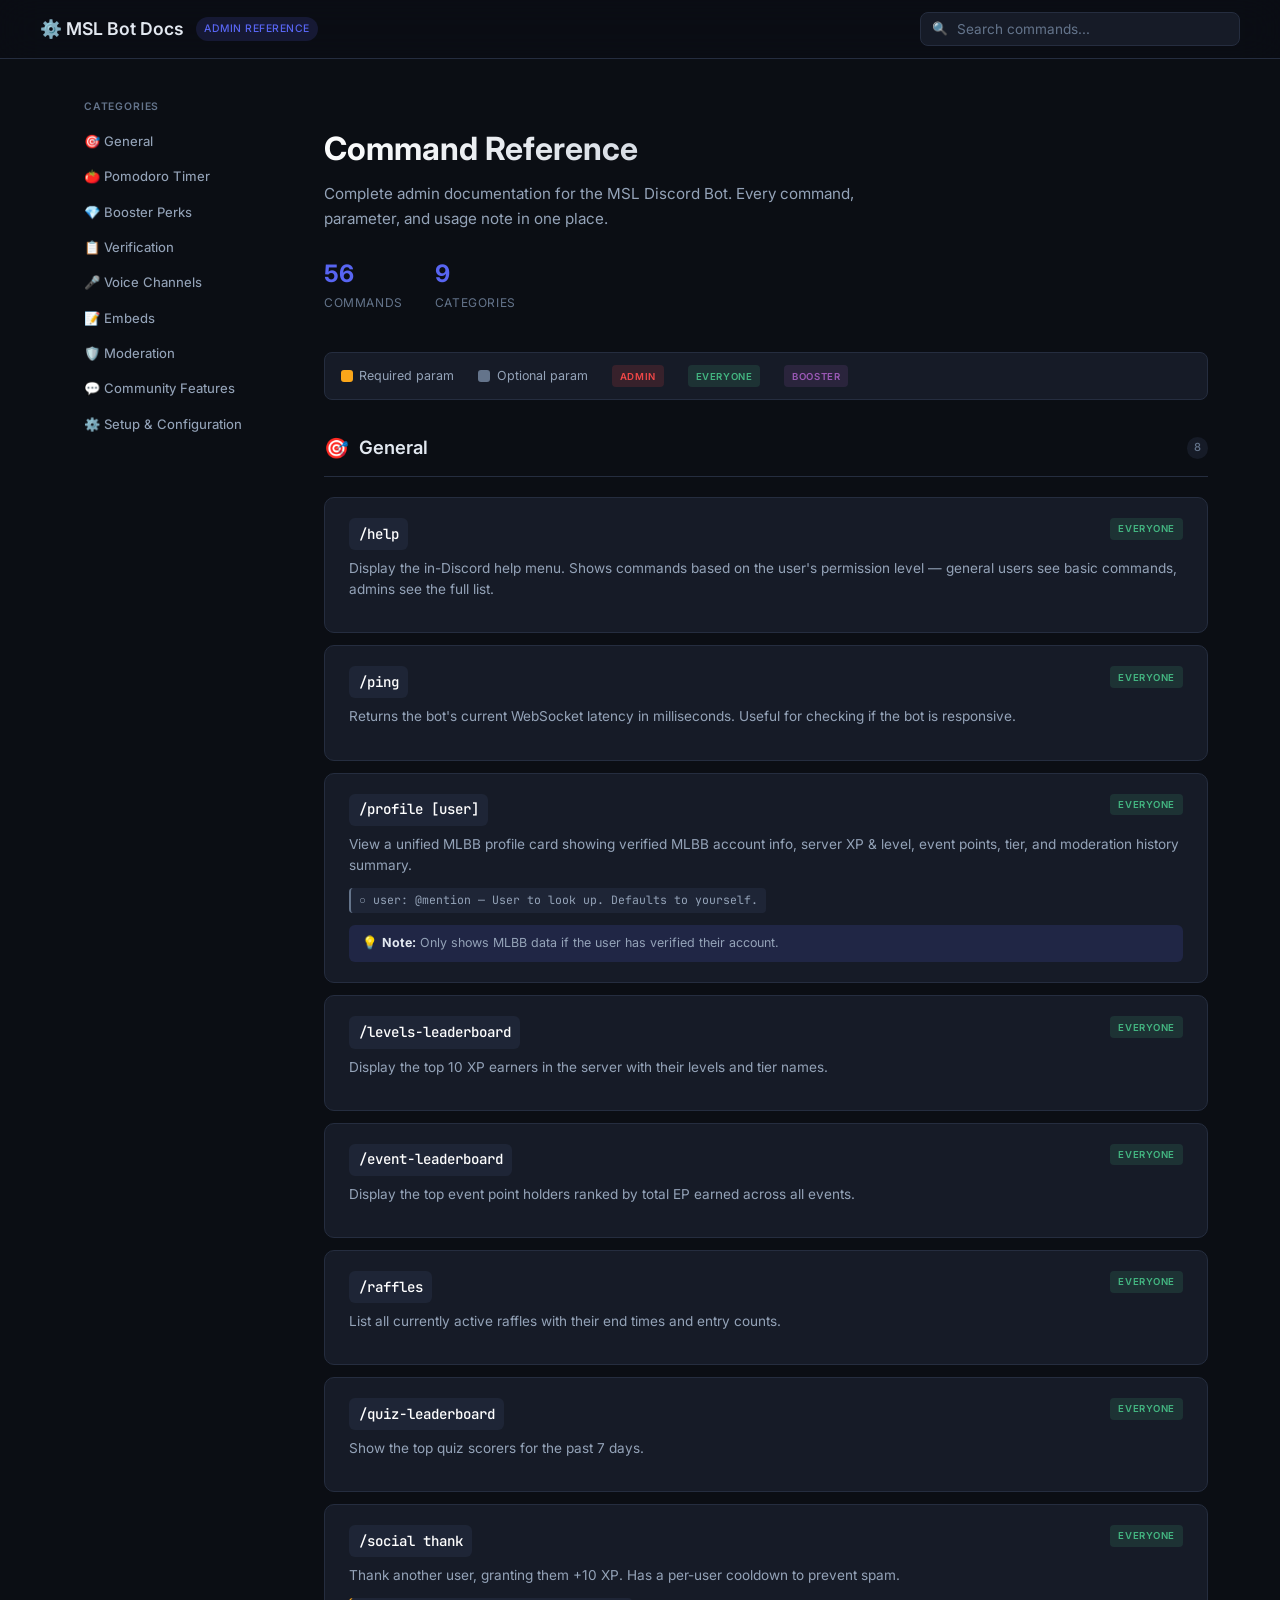
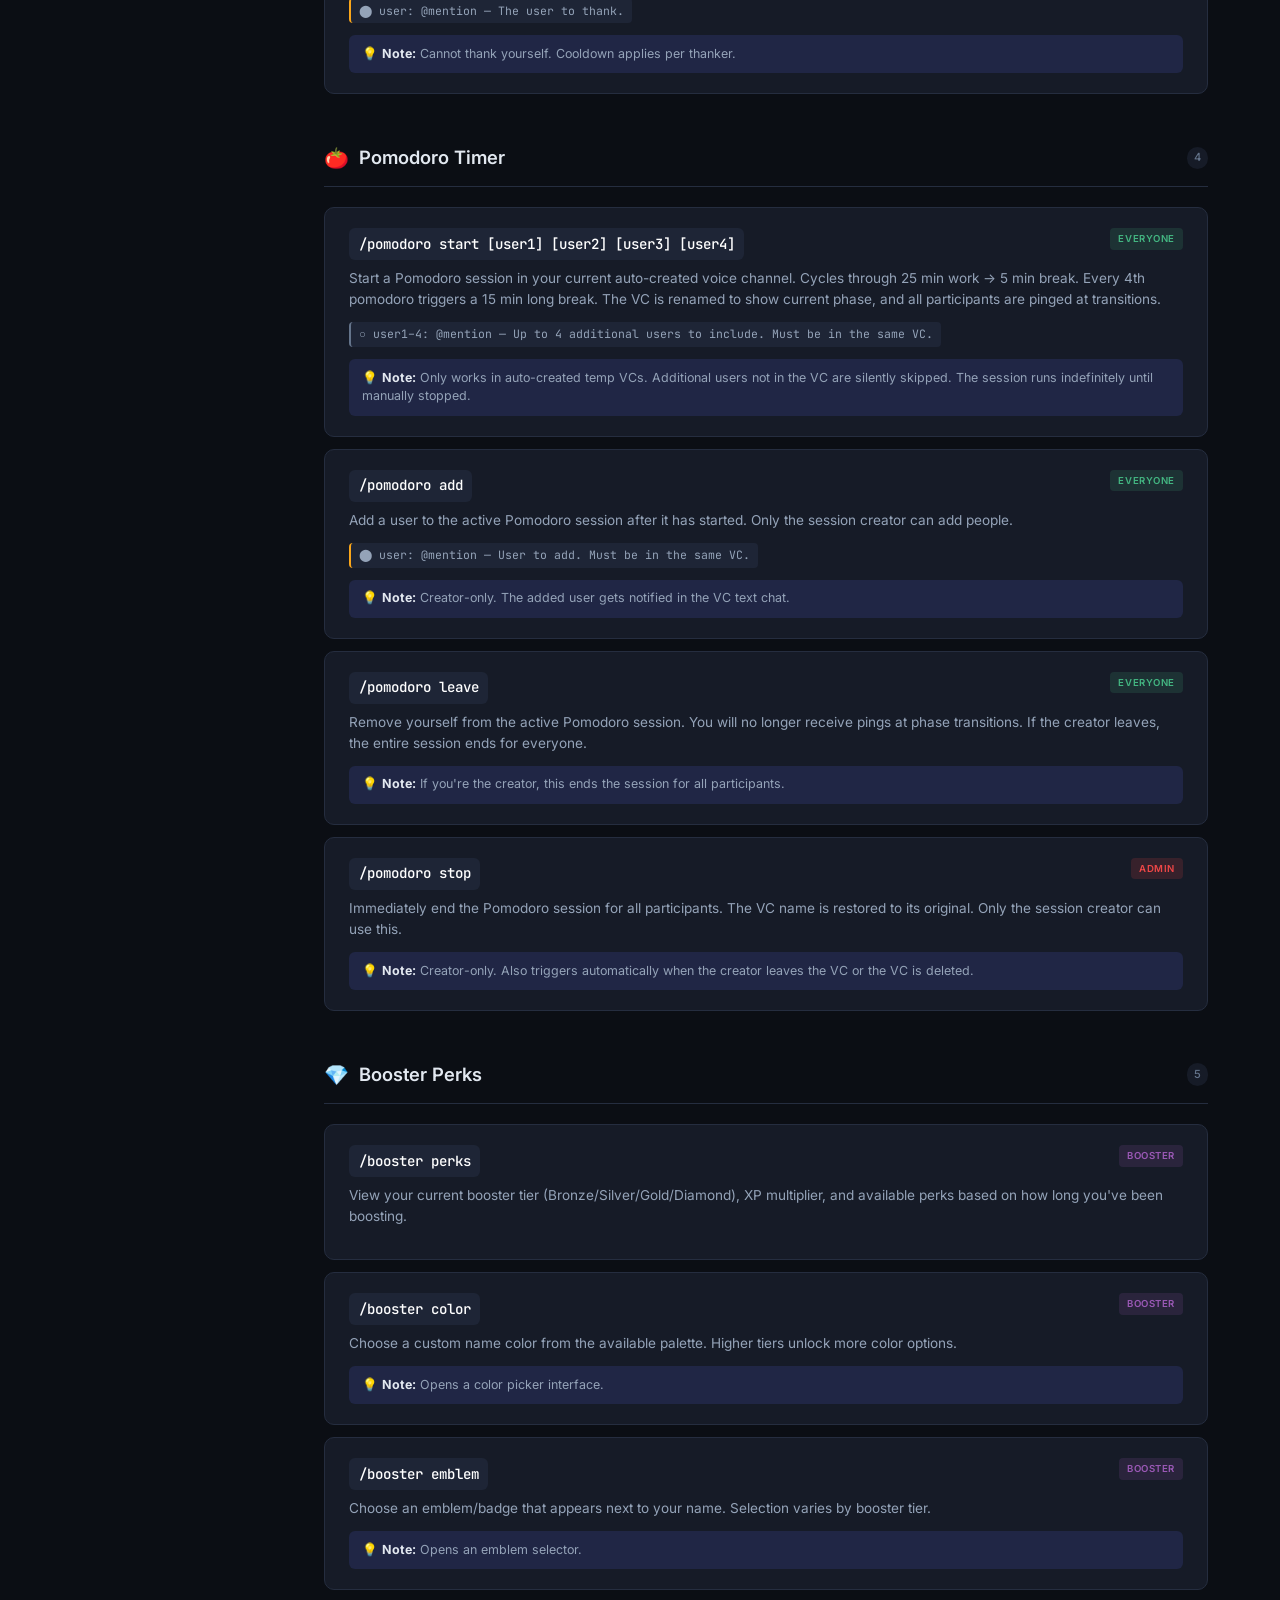
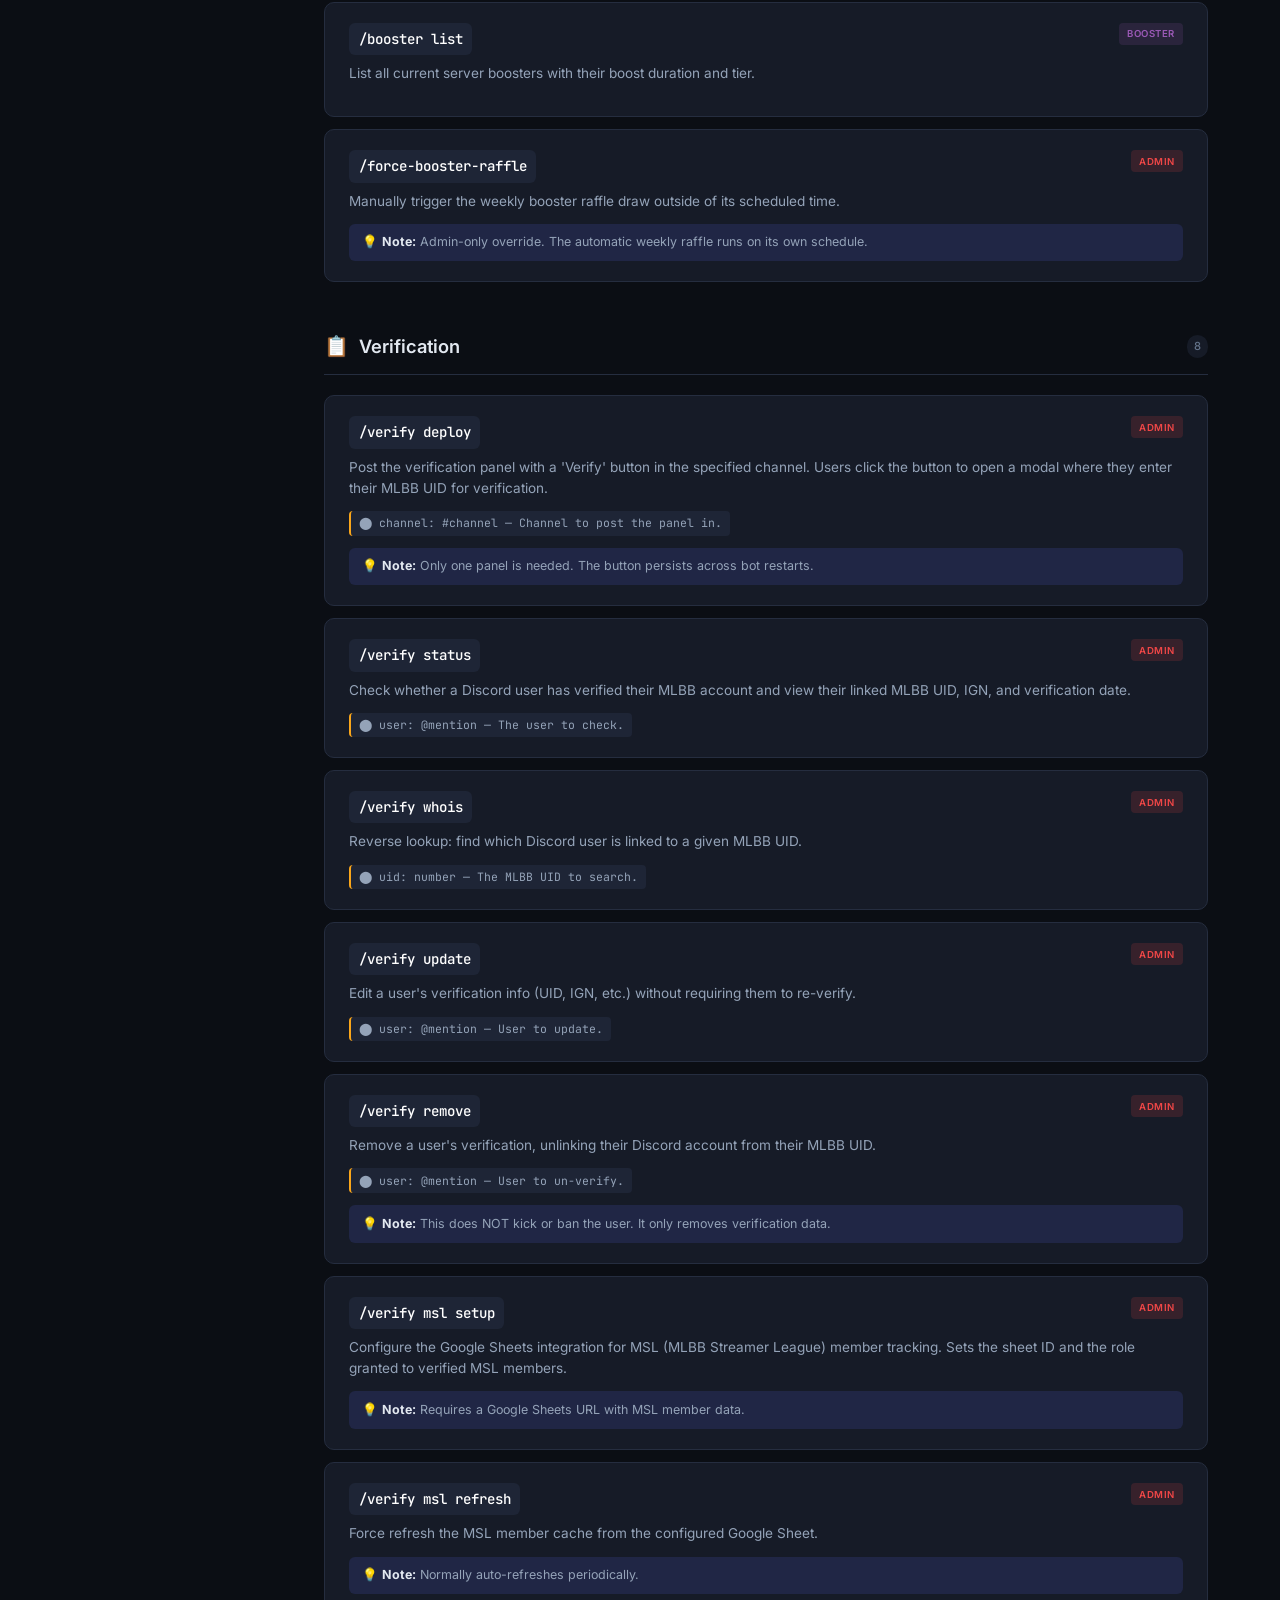
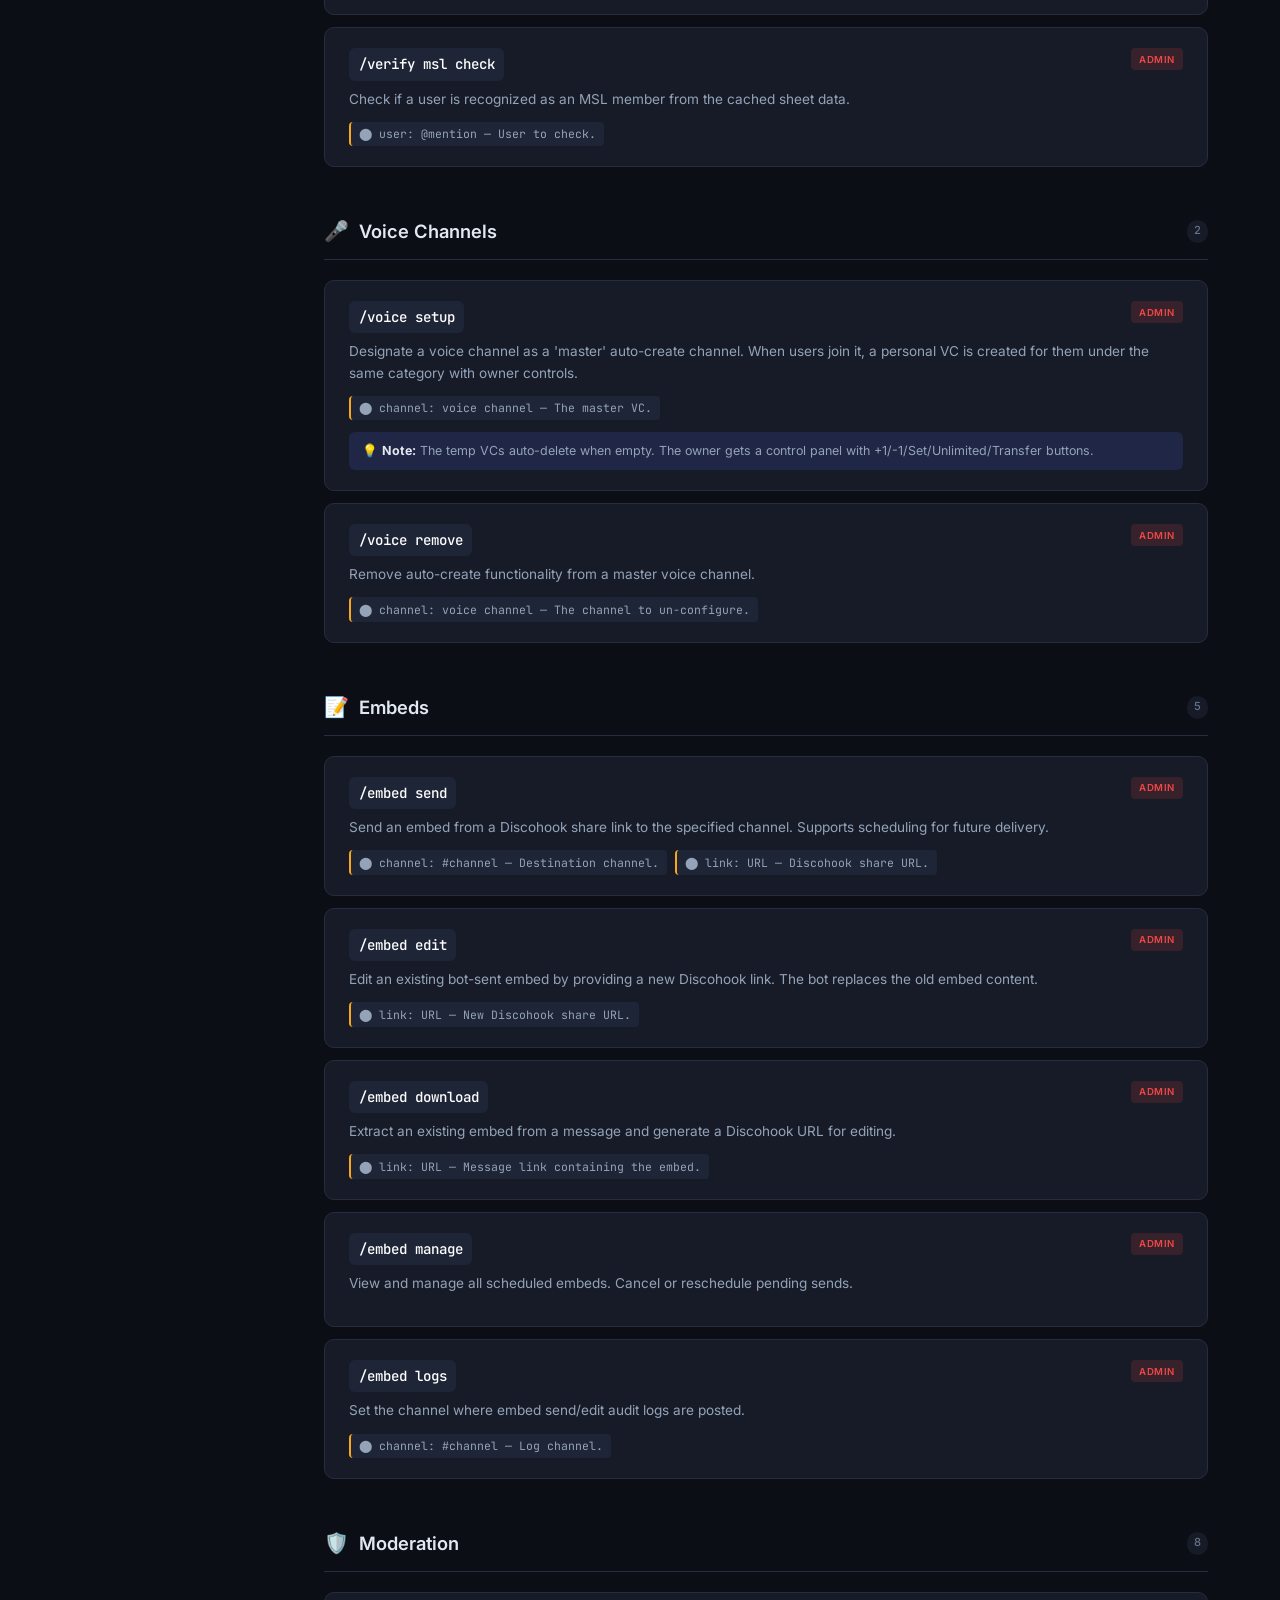
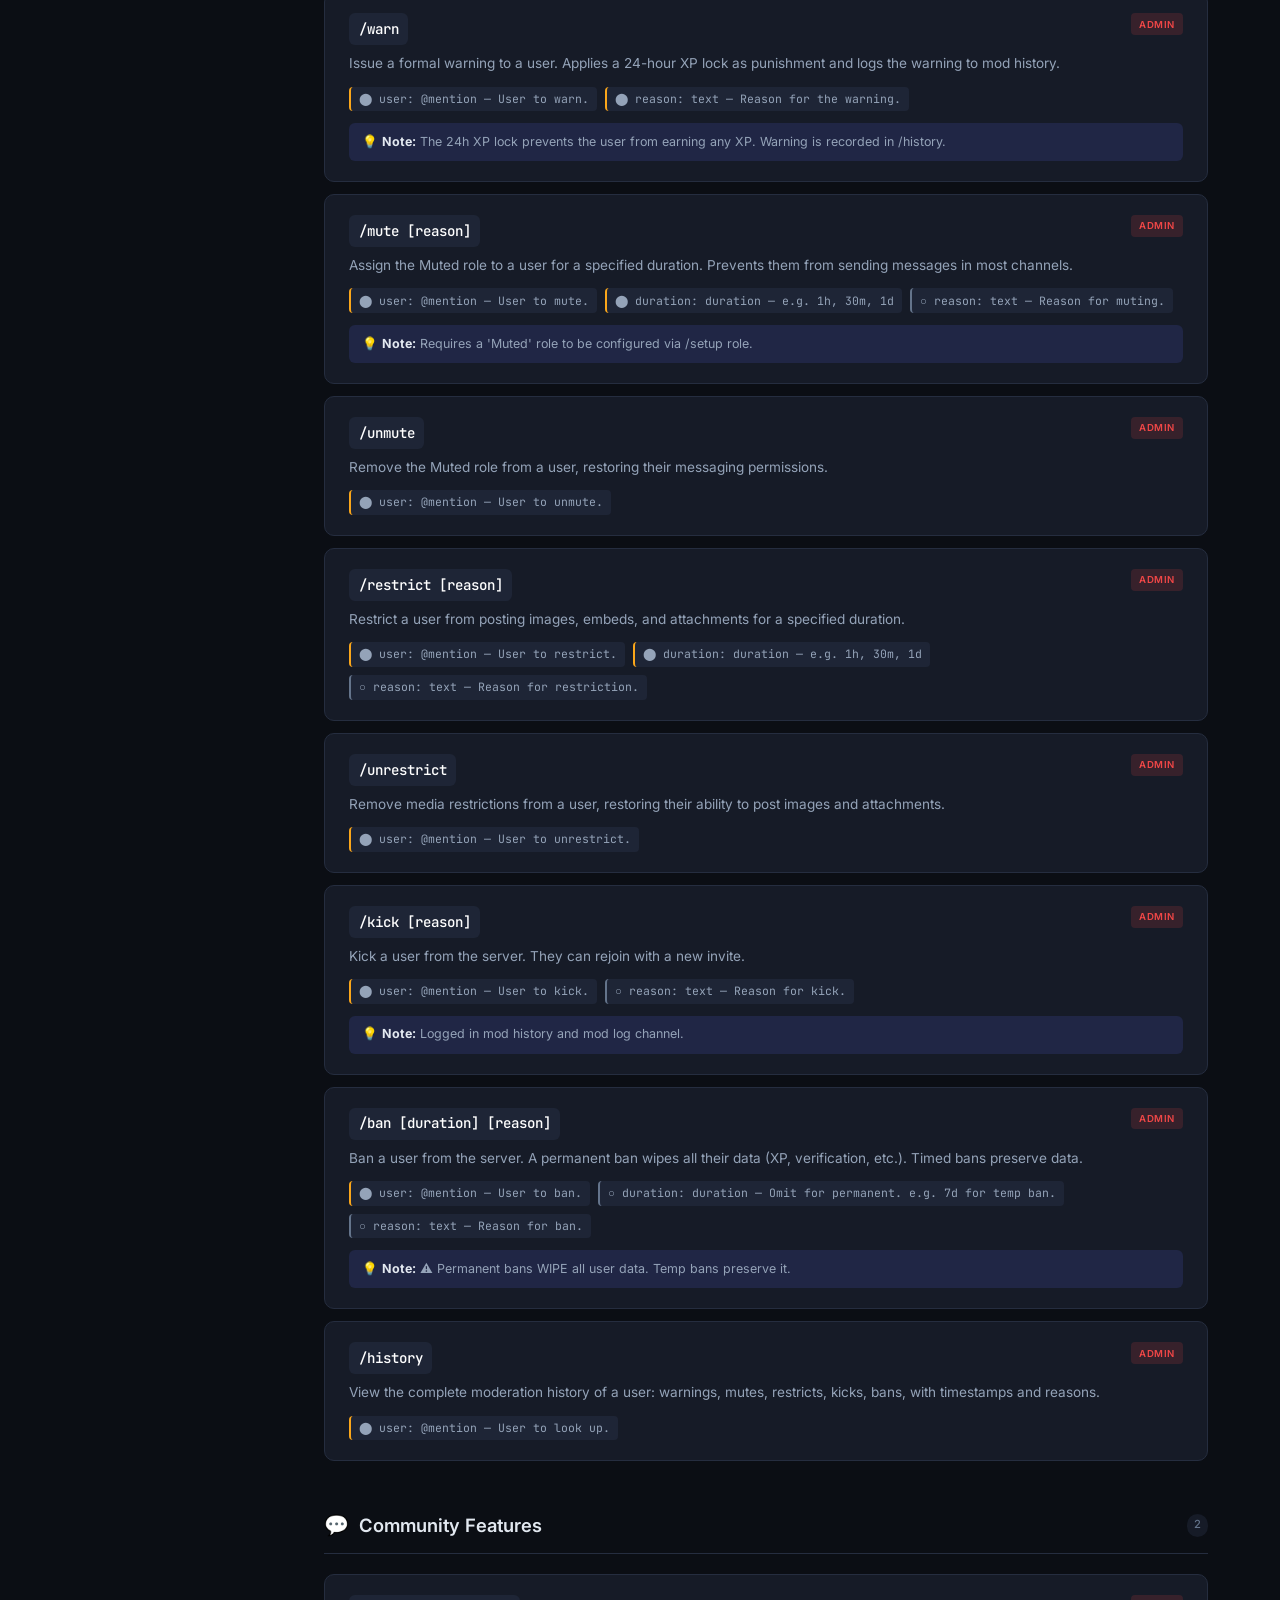
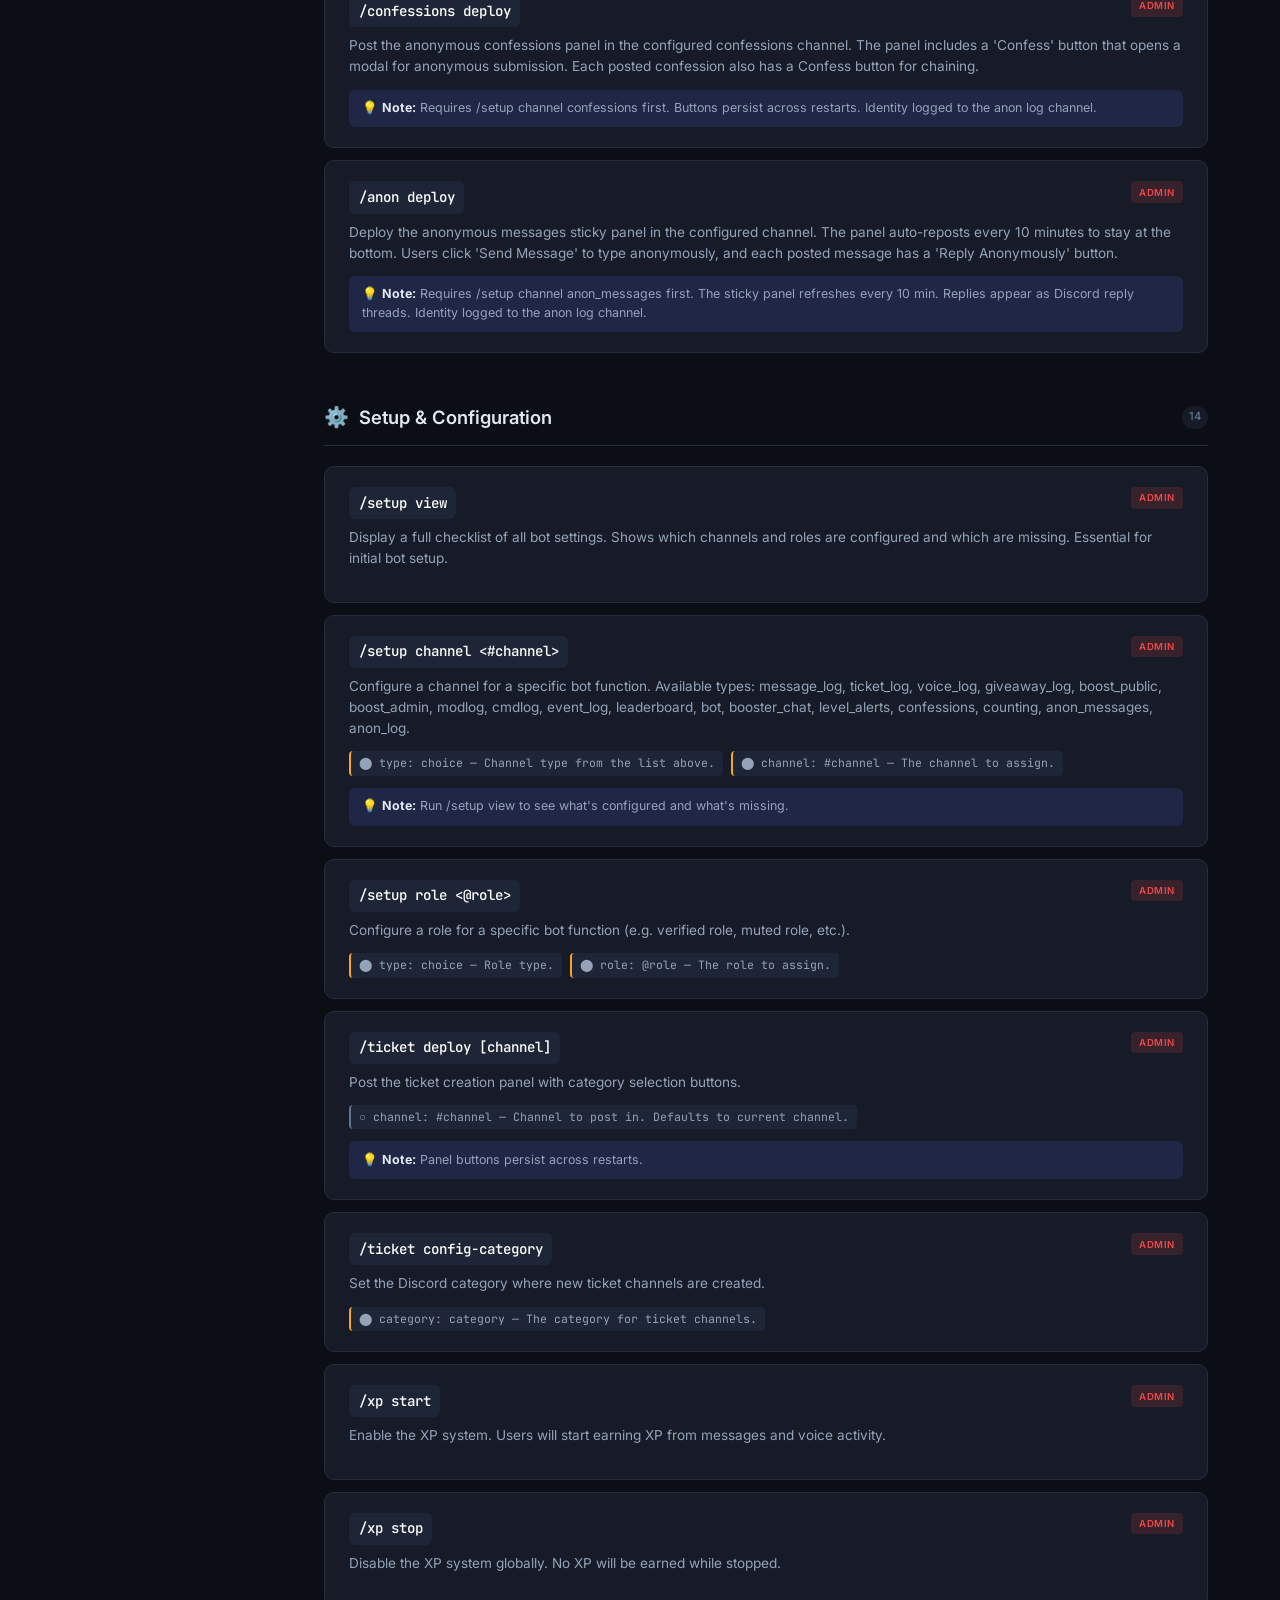
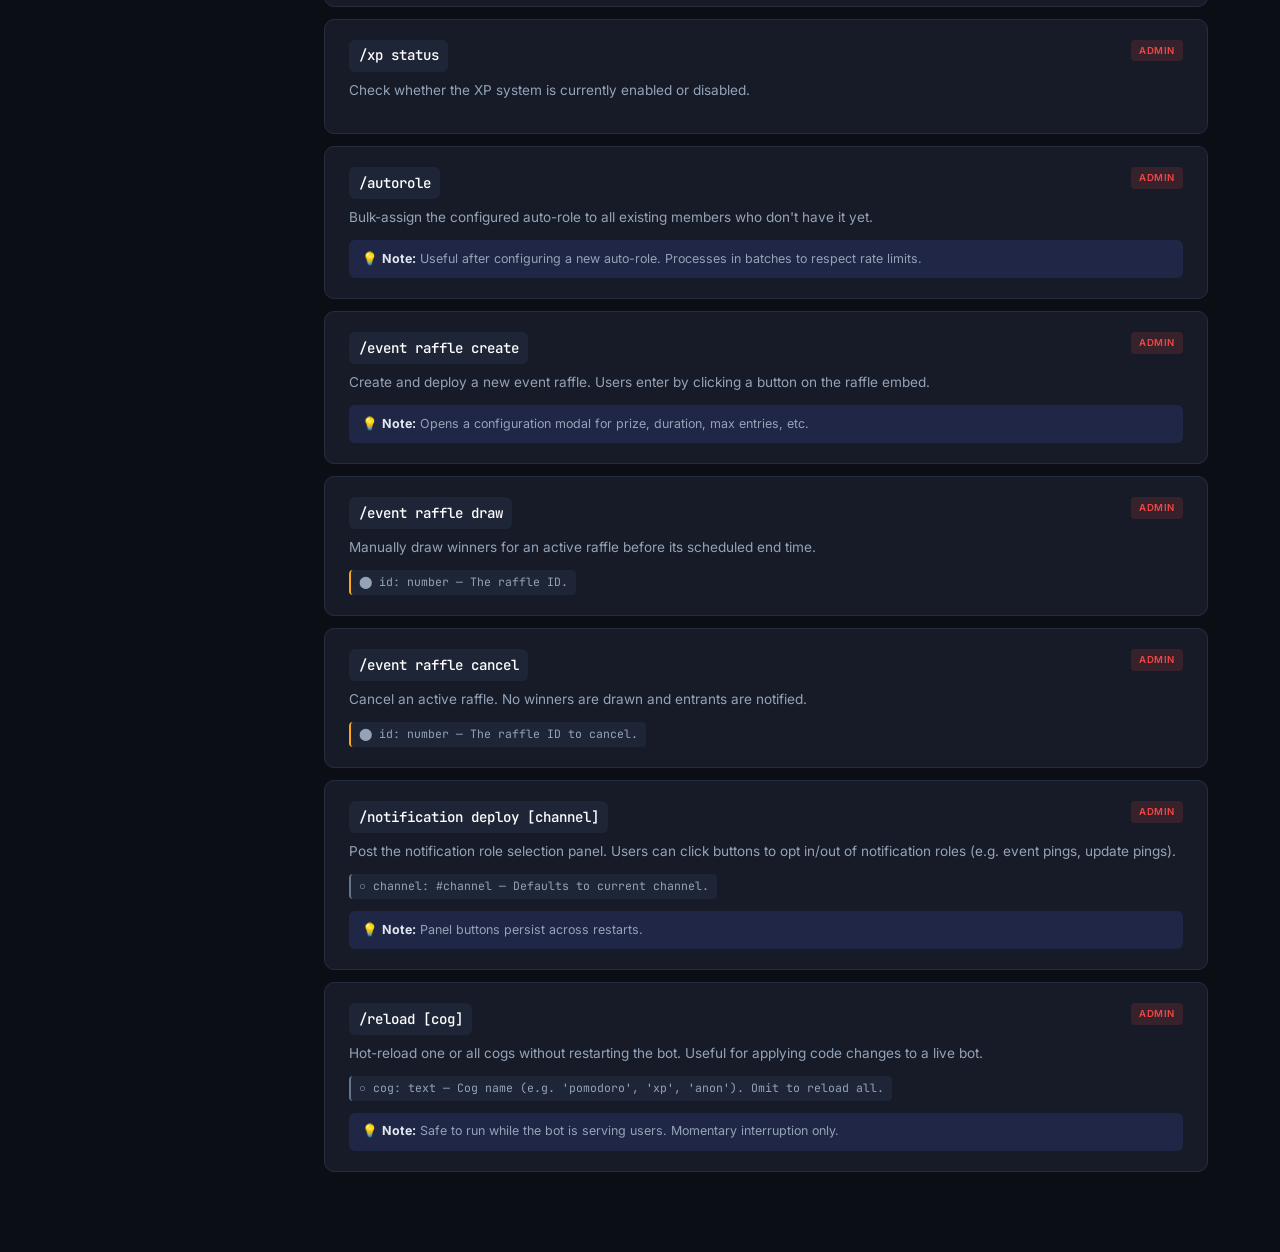
==== docs/index.html @ e0c612e7 "feat: vercel deployable help command" ====
<!DOCTYPE html>
<html lang="en">
<head>
    <meta charset="UTF-8">
    <meta name="viewport" content="width=device-width, initial-scale=1.0">
    <title>MSL Bot — Admin Command Reference</title>
    <meta name="description" content="Comprehensive admin command reference for the MSL Discord Bot. All commands, parameters, usage examples, and setup guides.">
    <link rel="preconnect" href="https://fonts.googleapis.com">
    <link rel="preconnect" href="https://fonts.gstatic.com" crossorigin>
    <link href="https://fonts.googleapis.com/css2?family=Inter:wght@300;400;500;600;700&family=JetBrains+Mono:wght@400;500&display=swap" rel="stylesheet">
    <style>
        :root {
            --bg-primary: #0b0e14;
            --bg-secondary: #111620;
            --bg-card: #161b27;
            --bg-card-hover: #1c2233;
            --bg-code: #1e2536;
            --border: #252d3f;
            --border-glow: #5865f2;
            --text-primary: #e2e8f0;
            --text-secondary: #94a3b8;
            --text-muted: #64748b;
            --accent: #5865f2;
            --accent-soft: rgba(88, 101, 242, 0.15);
            --green: #43b581;
            --green-soft: rgba(67, 181, 129, 0.15);
            --yellow: #faa61a;
            --yellow-soft: rgba(250, 166, 26, 0.15);
            --red: #f04747;
            --red-soft: rgba(240, 71, 71, 0.15);
            --purple: #9b59b6;
            --purple-soft: rgba(155, 89, 182, 0.15);
            --teal: #1abc9c;
            --teal-soft: rgba(26, 188, 156, 0.15);
            --orange: #e67e22;
            --orange-soft: rgba(230, 126, 34, 0.15);
        }

        * { margin: 0; padding: 0; box-sizing: border-box; }

        body {
            font-family: 'Inter', -apple-system, sans-serif;
            background: var(--bg-primary);
            color: var(--text-primary);
            line-height: 1.6;
            min-height: 100vh;
        }

        /* ── Header ── */
        .header {
            position: sticky;
            top: 0;
            z-index: 100;
            background: rgba(11, 14, 20, 0.85);
            backdrop-filter: blur(20px);
            border-bottom: 1px solid var(--border);
            padding: 0.75rem 2rem;
        }

        .header-inner {
            max-width: 1200px;
            margin: 0 auto;
            display: flex;
            align-items: center;
            justify-content: space-between;
            gap: 1rem;
        }

        .header-title {
            display: flex;
            align-items: center;
            gap: 0.75rem;
            font-size: 1.1rem;
            font-weight: 600;
        }

        .header-title .badge {
            font-size: 0.65rem;
            font-weight: 500;
            padding: 0.2rem 0.5rem;
            border-radius: 9999px;
            background: var(--accent-soft);
            color: var(--accent);
            text-transform: uppercase;
            letter-spacing: 0.05em;
        }

        .search-wrapper {
            position: relative;
            width: 320px;
        }

        .search-wrapper input {
            width: 100%;
            background: var(--bg-card);
            border: 1px solid var(--border);
            border-radius: 8px;
            padding: 0.5rem 0.75rem 0.5rem 2.25rem;
            color: var(--text-primary);
            font-family: inherit;
            font-size: 0.85rem;
            outline: none;
            transition: border-color 0.2s;
        }

        .search-wrapper input::placeholder { color: var(--text-muted); }
        .search-wrapper input:focus { border-color: var(--accent); }

        .search-wrapper .search-icon {
            position: absolute;
            left: 0.75rem;
            top: 50%;
            transform: translateY(-50%);
            color: var(--text-muted);
            font-size: 0.8rem;
        }

        /* ── Layout ── */
        .layout {
            max-width: 1200px;
            margin: 0 auto;
            display: flex;
            gap: 2rem;
            padding: 2rem;
        }

        /* ── Sidebar ── */
        .sidebar {
            position: sticky;
            top: 5rem;
            width: 220px;
            flex-shrink: 0;
            height: fit-content;
            max-height: calc(100vh - 6rem);
            overflow-y: auto;
        }

        .sidebar-label {
            font-size: 0.65rem;
            font-weight: 600;
            text-transform: uppercase;
            letter-spacing: 0.08em;
            color: var(--text-muted);
            padding: 0.5rem 0.75rem;
        }

        .sidebar a {
            display: flex;
            align-items: center;
            gap: 0.5rem;
            padding: 0.45rem 0.75rem;
            border-radius: 6px;
            text-decoration: none;
            color: var(--text-secondary);
            font-size: 0.82rem;
            font-weight: 450;
            transition: all 0.15s;
        }

        .sidebar a:hover { background: var(--bg-card); color: var(--text-primary); }
        .sidebar a.active { background: var(--accent-soft); color: var(--accent); }

        /* ── Main ── */
        .main { flex: 1; min-width: 0; }

        .hero {
            padding: 2rem 0 2.5rem;
        }

        .hero h1 {
            font-size: 2rem;
            font-weight: 700;
            margin-bottom: 0.5rem;
            background: linear-gradient(135deg, #fff 0%, #94a3b8 100%);
            -webkit-background-clip: text;
            -webkit-text-fill-color: transparent;
        }

        .hero p {
            color: var(--text-secondary);
            font-size: 0.95rem;
            max-width: 600px;
        }

        .stat-bar {
            display: flex;
            gap: 2rem;
            margin-top: 1.5rem;
        }

        .stat {
            display: flex;
            flex-direction: column;
        }

        .stat-value {
            font-size: 1.5rem;
            font-weight: 700;
            color: var(--accent);
        }

        .stat-label {
            font-size: 0.75rem;
            color: var(--text-muted);
            text-transform: uppercase;
            letter-spacing: 0.05em;
        }

        /* ── Sections ── */
        .section {
            margin-bottom: 3rem;
            scroll-margin-top: 5rem;
        }

        .section-header {
            display: flex;
            align-items: center;
            gap: 0.6rem;
            margin-bottom: 1.25rem;
            padding-bottom: 0.75rem;
            border-bottom: 1px solid var(--border);
        }

        .section-header .emoji { font-size: 1.25rem; }

        .section-header h2 {
            font-size: 1.15rem;
            font-weight: 600;
        }

        .section-header .count {
            margin-left: auto;
            font-size: 0.7rem;
            font-weight: 500;
            padding: 0.15rem 0.45rem;
            border-radius: 9999px;
            background: var(--bg-card);
            color: var(--text-muted);
        }

        /* ── Command Cards ── */
        .cmd-card {
            background: var(--bg-card);
            border: 1px solid var(--border);
            border-radius: 10px;
            padding: 1.25rem 1.5rem;
            margin-bottom: 0.75rem;
            transition: border-color 0.2s, background 0.2s;
        }

        .cmd-card:hover {
            border-color: var(--border-glow);
            background: var(--bg-card-hover);
        }

        .cmd-top {
            display: flex;
            align-items: flex-start;
            justify-content: space-between;
            gap: 1rem;
            margin-bottom: 0.5rem;
        }

        .cmd-syntax {
            font-family: 'JetBrains Mono', monospace;
            font-size: 0.88rem;
            font-weight: 500;
            color: #fff;
            background: var(--bg-code);
            padding: 0.3rem 0.6rem;
            border-radius: 6px;
            display: inline-block;
        }

        .cmd-tag {
            font-size: 0.6rem;
            font-weight: 600;
            text-transform: uppercase;
            letter-spacing: 0.06em;
            padding: 0.2rem 0.5rem;
            border-radius: 4px;
            white-space: nowrap;
        }

        .tag-admin { background: var(--red-soft); color: var(--red); }
        .tag-general { background: var(--green-soft); color: var(--green); }
        .tag-booster { background: var(--purple-soft); color: var(--purple); }

        .cmd-desc {
            color: var(--text-secondary);
            font-size: 0.85rem;
            margin-bottom: 0.75rem;
            line-height: 1.55;
        }

        .cmd-meta {
            display: flex;
            flex-wrap: wrap;
            gap: 0.5rem;
        }

        .cmd-param {
            display: inline-flex;
            align-items: center;
            gap: 0.3rem;
            font-size: 0.72rem;
            padding: 0.2rem 0.5rem;
            border-radius: 4px;
            background: var(--bg-code);
            color: var(--text-secondary);
            font-family: 'JetBrains Mono', monospace;
        }

        .cmd-param.required { border-left: 2px solid var(--yellow); }
        .cmd-param.optional { border-left: 2px solid var(--text-muted); }

        .cmd-notes {
            margin-top: 0.75rem;
            padding: 0.6rem 0.8rem;
            background: var(--accent-soft);
            border-radius: 6px;
            font-size: 0.78rem;
            color: var(--text-secondary);
            line-height: 1.5;
        }

        .cmd-notes strong { color: var(--text-primary); }

        /* ── Legend ── */
        .legend {
            display: flex;
            gap: 1.5rem;
            margin-bottom: 2rem;
            padding: 0.75rem 1rem;
            background: var(--bg-card);
            border-radius: 8px;
            border: 1px solid var(--border);
            font-size: 0.78rem;
            color: var(--text-secondary);
        }

        .legend-item {
            display: flex;
            align-items: center;
            gap: 0.4rem;
        }

        .legend-swatch {
            width: 12px;
            height: 12px;
            border-radius: 3px;
        }

        /* ── No Results ── */
        .no-results {
            text-align: center;
            padding: 3rem 1rem;
            color: var(--text-muted);
            display: none;
        }

        .no-results.visible { display: block; }

        /* ── Responsive ── */
        @media (max-width: 900px) {
            .layout { flex-direction: column; padding: 1rem; }
            .sidebar {
                position: static;
                width: 100%;
                display: flex;
                flex-wrap: wrap;
                gap: 0.25rem;
                max-height: none;
            }
            .sidebar-label { width: 100%; }
            .search-wrapper { width: 200px; }
        }

        @media (max-width: 600px) {
            .header-inner { flex-direction: column; align-items: flex-start; }
            .search-wrapper { width: 100%; }
            .stat-bar { gap: 1.25rem; }
            .cmd-top { flex-direction: column; gap: 0.5rem; }
        }
    </style>
</head>
<body>
    <header class="header">
        <div class="header-inner">
            <div class="header-title">
                ⚙️ MSL Bot Docs
                <span class="badge">Admin Reference</span>
            </div>
            <div class="search-wrapper">
                <span class="search-icon">🔍</span>
                <input type="text" id="search" placeholder="Search commands..." autocomplete="off">
            </div>
        </div>
    </header>

    <div class="layout">
        <nav class="sidebar" id="sidebar">
            <div class="sidebar-label">Categories</div>
        </nav>

        <main class="main">
            <div class="hero">
                <h1>Command Reference</h1>
                <p>Complete admin documentation for the MSL Discord Bot. Every command, parameter, and usage note in one place.</p>
                <div class="stat-bar">
                    <div class="stat"><span class="stat-value" id="totalCmds">0</span><span class="stat-label">Commands</span></div>
                    <div class="stat"><span class="stat-value" id="totalCats">0</span><span class="stat-label">Categories</span></div>
                </div>
            </div>

            <div class="legend">
                <div class="legend-item"><div class="legend-swatch" style="background:var(--yellow)"></div> Required param</div>
                <div class="legend-item"><div class="legend-swatch" style="background:var(--text-muted)"></div> Optional param</div>
                <div class="legend-item"><span class="cmd-tag tag-admin" style="font-size:0.6rem">Admin</span></div>
                <div class="legend-item"><span class="cmd-tag tag-general" style="font-size:0.6rem">Everyone</span></div>
                <div class="legend-item"><span class="cmd-tag tag-booster" style="font-size:0.6rem">Booster</span></div>
            </div>

            <div id="content"></div>
            <div class="no-results" id="noResults">No commands match your search.</div>
        </main>
    </div>

<script>
const COMMANDS = [
    {
        category: "General",
        emoji: "🎯",
        id: "general",
        commands: [
            {
                syntax: "/help",
                desc: "Display the in-Discord help menu. Shows commands based on the user's permission level — general users see basic commands, admins see the full list.",
                access: "general",
                params: [],
                notes: null
            },
            {
                syntax: "/ping",
                desc: "Returns the bot's current WebSocket latency in milliseconds. Useful for checking if the bot is responsive.",
                access: "general",
                params: [],
                notes: null
            },
            {
                syntax: "/profile [user]",
                desc: "View a unified MLBB profile card showing verified MLBB account info, server XP & level, event points, tier, and moderation history summary.",
                access: "general",
                params: [{ name: "user", type: "@mention", required: false, desc: "User to look up. Defaults to yourself." }],
                notes: "Only shows MLBB data if the user has verified their account."
            },
            {
                syntax: "/levels-leaderboard",
                desc: "Display the top 10 XP earners in the server with their levels and tier names.",
                access: "general",
                params: [],
                notes: null
            },
            {
                syntax: "/event-leaderboard",
                desc: "Display the top event point holders ranked by total EP earned across all events.",
                access: "general",
                params: [],
                notes: null
            },
            {
                syntax: "/raffles",
                desc: "List all currently active raffles with their end times and entry counts.",
                access: "general",
                params: [],
                notes: null
            },
            {
                syntax: "/quiz-leaderboard",
                desc: "Show the top quiz scorers for the past 7 days.",
                access: "general",
                params: [],
                notes: null
            },
            {
                syntax: "/social thank <user>",
                desc: "Thank another user, granting them +10 XP. Has a per-user cooldown to prevent spam.",
                access: "general",
                params: [{ name: "user", type: "@mention", required: true, desc: "The user to thank." }],
                notes: "Cannot thank yourself. Cooldown applies per thanker."
            }
        ]
    },
    {
        category: "Pomodoro Timer",
        emoji: "🍅",
        id: "pomodoro",
        commands: [
            {
                syntax: "/pomodoro start [user1] [user2] [user3] [user4]",
                desc: "Start a Pomodoro session in your current auto-created voice channel. Cycles through 25 min work → 5 min break. Every 4th pomodoro triggers a 15 min long break. The VC is renamed to show current phase, and all participants are pinged at transitions.",
                access: "general",
                params: [
                    { name: "user1–4", type: "@mention", required: false, desc: "Up to 4 additional users to include. Must be in the same VC." }
                ],
                notes: "Only works in auto-created temp VCs. Additional users not in the VC are silently skipped. The session runs indefinitely until manually stopped."
            },
            {
                syntax: "/pomodoro add <user>",
                desc: "Add a user to the active Pomodoro session after it has started. Only the session creator can add people.",
                access: "general",
                params: [{ name: "user", type: "@mention", required: true, desc: "User to add. Must be in the same VC." }],
                notes: "Creator-only. The added user gets notified in the VC text chat."
            },
            {
                syntax: "/pomodoro leave",
                desc: "Remove yourself from the active Pomodoro session. You will no longer receive pings at phase transitions. If the creator leaves, the entire session ends for everyone.",
                access: "general",
                params: [],
                notes: "If you're the creator, this ends the session for all participants."
            },
            {
                syntax: "/pomodoro stop",
                desc: "Immediately end the Pomodoro session for all participants. The VC name is restored to its original. Only the session creator can use this.",
                access: "admin",
                params: [],
                notes: "Creator-only. Also triggers automatically when the creator leaves the VC or the VC is deleted."
            }
        ]
    },
    {
        category: "Booster Perks",
        emoji: "💎",
        id: "booster",
        commands: [
            {
                syntax: "/booster perks",
                desc: "View your current booster tier (Bronze/Silver/Gold/Diamond), XP multiplier, and available perks based on how long you've been boosting.",
                access: "booster",
                params: [],
                notes: null
            },
            {
                syntax: "/booster color",
                desc: "Choose a custom name color from the available palette. Higher tiers unlock more color options.",
                access: "booster",
                params: [],
                notes: "Opens a color picker interface."
            },
            {
                syntax: "/booster emblem",
                desc: "Choose an emblem/badge that appears next to your name. Selection varies by booster tier.",
                access: "booster",
                params: [],
                notes: "Opens an emblem selector."
            },
            {
                syntax: "/booster list",
                desc: "List all current server boosters with their boost duration and tier.",
                access: "booster",
                params: [],
                notes: null
            },
            {
                syntax: "/force-booster-raffle",
                desc: "Manually trigger the weekly booster raffle draw outside of its scheduled time.",
                access: "admin",
                params: [],
                notes: "Admin-only override. The automatic weekly raffle runs on its own schedule."
            }
        ]
    },
    {
        category: "Verification",
        emoji: "📋",
        id: "verification",
        commands: [
            {
                syntax: "/verify deploy <channel>",
                desc: "Post the verification panel with a 'Verify' button in the specified channel. Users click the button to open a modal where they enter their MLBB UID for verification.",
                access: "admin",
                params: [{ name: "channel", type: "#channel", required: true, desc: "Channel to post the panel in." }],
                notes: "Only one panel is needed. The button persists across bot restarts."
            },
            {
                syntax: "/verify status <user>",
                desc: "Check whether a Discord user has verified their MLBB account and view their linked MLBB UID, IGN, and verification date.",
                access: "admin",
                params: [{ name: "user", type: "@mention", required: true, desc: "The user to check." }],
                notes: null
            },
            {
                syntax: "/verify whois <uid>",
                desc: "Reverse lookup: find which Discord user is linked to a given MLBB UID.",
                access: "admin",
                params: [{ name: "uid", type: "number", required: true, desc: "The MLBB UID to search." }],
                notes: null
            },
            {
                syntax: "/verify update <user>",
                desc: "Edit a user's verification info (UID, IGN, etc.) without requiring them to re-verify.",
                access: "admin",
                params: [{ name: "user", type: "@mention", required: true, desc: "User to update." }],
                notes: null
            },
            {
                syntax: "/verify remove <user>",
                desc: "Remove a user's verification, unlinking their Discord account from their MLBB UID.",
                access: "admin",
                params: [{ name: "user", type: "@mention", required: true, desc: "User to un-verify." }],
                notes: "This does NOT kick or ban the user. It only removes verification data."
            },
            {
                syntax: "/verify msl setup",
                desc: "Configure the Google Sheets integration for MSL (MLBB Streamer League) member tracking. Sets the sheet ID and the role granted to verified MSL members.",
                access: "admin",
                params: [],
                notes: "Requires a Google Sheets URL with MSL member data."
            },
            {
                syntax: "/verify msl refresh",
                desc: "Force refresh the MSL member cache from the configured Google Sheet.",
                access: "admin",
                params: [],
                notes: "Normally auto-refreshes periodically."
            },
            {
                syntax: "/verify msl check <user>",
                desc: "Check if a user is recognized as an MSL member from the cached sheet data.",
                access: "admin",
                params: [{ name: "user", type: "@mention", required: true, desc: "User to check." }],
                notes: null
            }
        ]
    },
    {
        category: "Voice Channels",
        emoji: "🎤",
        id: "voice",
        commands: [
            {
                syntax: "/voice setup <channel>",
                desc: "Designate a voice channel as a 'master' auto-create channel. When users join it, a personal VC is created for them under the same category with owner controls.",
                access: "admin",
                params: [{ name: "channel", type: "voice channel", required: true, desc: "The master VC." }],
                notes: "The temp VCs auto-delete when empty. The owner gets a control panel with +1/-1/Set/Unlimited/Transfer buttons."
            },
            {
                syntax: "/voice remove <channel>",
                desc: "Remove auto-create functionality from a master voice channel.",
                access: "admin",
                params: [{ name: "channel", type: "voice channel", required: true, desc: "The channel to un-configure." }],
                notes: null
            }
        ]
    },
    {
        category: "Embeds",
        emoji: "📝",
        id: "embeds",
        commands: [
            {
                syntax: "/embed send <channel> <link>",
                desc: "Send an embed from a Discohook share link to the specified channel. Supports scheduling for future delivery.",
                access: "admin",
                params: [
                    { name: "channel", type: "#channel", required: true, desc: "Destination channel." },
                    { name: "link", type: "URL", required: true, desc: "Discohook share URL." }
                ],
                notes: null
            },
            {
                syntax: "/embed edit <link>",
                desc: "Edit an existing bot-sent embed by providing a new Discohook link. The bot replaces the old embed content.",
                access: "admin",
                params: [{ name: "link", type: "URL", required: true, desc: "New Discohook share URL." }],
                notes: null
            },
            {
                syntax: "/embed download <link>",
                desc: "Extract an existing embed from a message and generate a Discohook URL for editing.",
                access: "admin",
                params: [{ name: "link", type: "URL", required: true, desc: "Message link containing the embed." }],
                notes: null
            },
            {
                syntax: "/embed manage",
                desc: "View and manage all scheduled embeds. Cancel or reschedule pending sends.",
                access: "admin",
                params: [],
                notes: null
            },
            {
                syntax: "/embed logs <channel>",
                desc: "Set the channel where embed send/edit audit logs are posted.",
                access: "admin",
                params: [{ name: "channel", type: "#channel", required: true, desc: "Log channel." }],
                notes: null
            }
        ]
    },
    {
        category: "Moderation",
        emoji: "🛡️",
        id: "moderation",
        commands: [
            {
                syntax: "/warn <user> <reason>",
                desc: "Issue a formal warning to a user. Applies a 24-hour XP lock as punishment and logs the warning to mod history.",
                access: "admin",
                params: [
                    { name: "user", type: "@mention", required: true, desc: "User to warn." },
                    { name: "reason", type: "text", required: true, desc: "Reason for the warning." }
                ],
                notes: "The 24h XP lock prevents the user from earning any XP. Warning is recorded in /history."
            },
            {
                syntax: "/mute <user> <duration> [reason]",
                desc: "Assign the Muted role to a user for a specified duration. Prevents them from sending messages in most channels.",
                access: "admin",
                params: [
                    { name: "user", type: "@mention", required: true, desc: "User to mute." },
                    { name: "duration", type: "duration", required: true, desc: "e.g. 1h, 30m, 1d" },
                    { name: "reason", type: "text", required: false, desc: "Reason for muting." }
                ],
                notes: "Requires a 'Muted' role to be configured via /setup role."
            },
            {
                syntax: "/unmute <user>",
                desc: "Remove the Muted role from a user, restoring their messaging permissions.",
                access: "admin",
                params: [{ name: "user", type: "@mention", required: true, desc: "User to unmute." }],
                notes: null
            },
            {
                syntax: "/restrict <user> <duration> [reason]",
                desc: "Restrict a user from posting images, embeds, and attachments for a specified duration.",
                access: "admin",
                params: [
                    { name: "user", type: "@mention", required: true, desc: "User to restrict." },
                    { name: "duration", type: "duration", required: true, desc: "e.g. 1h, 30m, 1d" },
                    { name: "reason", type: "text", required: false, desc: "Reason for restriction." }
                ],
                notes: null
            },
            {
                syntax: "/unrestrict <user>",
                desc: "Remove media restrictions from a user, restoring their ability to post images and attachments.",
                access: "admin",
                params: [{ name: "user", type: "@mention", required: true, desc: "User to unrestrict." }],
                notes: null
            },
            {
                syntax: "/kick <user> [reason]",
                desc: "Kick a user from the server. They can rejoin with a new invite.",
                access: "admin",
                params: [
                    { name: "user", type: "@mention", required: true, desc: "User to kick." },
                    { name: "reason", type: "text", required: false, desc: "Reason for kick." }
                ],
                notes: "Logged in mod history and mod log channel."
            },
            {
                syntax: "/ban <user> [duration] [reason]",
                desc: "Ban a user from the server. A permanent ban wipes all their data (XP, verification, etc.). Timed bans preserve data.",
                access: "admin",
                params: [
                    { name: "user", type: "@mention", required: true, desc: "User to ban." },
                    { name: "duration", type: "duration", required: false, desc: "Omit for permanent. e.g. 7d for temp ban." },
                    { name: "reason", type: "text", required: false, desc: "Reason for ban." }
                ],
                notes: "⚠️ Permanent bans WIPE all user data. Temp bans preserve it."
            },
            {
                syntax: "/history <user>",
                desc: "View the complete moderation history of a user: warnings, mutes, restricts, kicks, bans, with timestamps and reasons.",
                access: "admin",
                params: [{ name: "user", type: "@mention", required: true, desc: "User to look up." }],
                notes: null
            }
        ]
    },
    {
        category: "Community Features",
        emoji: "💬",
        id: "community",
        commands: [
            {
                syntax: "/confessions deploy",
                desc: "Post the anonymous confessions panel in the configured confessions channel. The panel includes a 'Confess' button that opens a modal for anonymous submission. Each posted confession also has a Confess button for chaining.",
                access: "admin",
                params: [],
                notes: "Requires /setup channel confessions first. Buttons persist across restarts. Identity logged to the anon log channel."
            },
            {
                syntax: "/anon deploy",
                desc: "Deploy the anonymous messages sticky panel in the configured channel. The panel auto-reposts every 10 minutes to stay at the bottom. Users click 'Send Message' to type anonymously, and each posted message has a 'Reply Anonymously' button.",
                access: "admin",
                params: [],
                notes: "Requires /setup channel anon_messages first. The sticky panel refreshes every 10 min. Replies appear as Discord reply threads. Identity logged to the anon log channel."
            }
        ]
    },
    {
        category: "Setup & Configuration",
        emoji: "⚙️",
        id: "setup",
        commands: [
            {
                syntax: "/setup view",
                desc: "Display a full checklist of all bot settings. Shows which channels and roles are configured and which are missing. Essential for initial bot setup.",
                access: "admin",
                params: [],
                notes: null
            },
            {
                syntax: "/setup channel <type> <#channel>",
                desc: "Configure a channel for a specific bot function. Available types: message_log, ticket_log, voice_log, giveaway_log, boost_public, boost_admin, modlog, cmdlog, event_log, leaderboard, bot, booster_chat, level_alerts, confessions, counting, anon_messages, anon_log.",
                access: "admin",
                params: [
                    { name: "type", type: "choice", required: true, desc: "Channel type from the list above." },
                    { name: "channel", type: "#channel", required: true, desc: "The channel to assign." }
                ],
                notes: "Run /setup view to see what's configured and what's missing."
            },
            {
                syntax: "/setup role <type> <@role>",
                desc: "Configure a role for a specific bot function (e.g. verified role, muted role, etc.).",
                access: "admin",
                params: [
                    { name: "type", type: "choice", required: true, desc: "Role type." },
                    { name: "role", type: "@role", required: true, desc: "The role to assign." }
                ],
                notes: null
            },
            {
                syntax: "/ticket deploy [channel]",
                desc: "Post the ticket creation panel with category selection buttons.",
                access: "admin",
                params: [{ name: "channel", type: "#channel", required: false, desc: "Channel to post in. Defaults to current channel." }],
                notes: "Panel buttons persist across restarts."
            },
            {
                syntax: "/ticket config-category <category>",
                desc: "Set the Discord category where new ticket channels are created.",
                access: "admin",
                params: [{ name: "category", type: "category", required: true, desc: "The category for ticket channels." }],
                notes: null
            },
            {
                syntax: "/xp start",
                desc: "Enable the XP system. Users will start earning XP from messages and voice activity.",
                access: "admin",
                params: [],
                notes: null
            },
            {
                syntax: "/xp stop",
                desc: "Disable the XP system globally. No XP will be earned while stopped.",
                access: "admin",
                params: [],
                notes: null
            },
            {
                syntax: "/xp status",
                desc: "Check whether the XP system is currently enabled or disabled.",
                access: "admin",
                params: [],
                notes: null
            },
            {
                syntax: "/autorole",
                desc: "Bulk-assign the configured auto-role to all existing members who don't have it yet.",
                access: "admin",
                params: [],
                notes: "Useful after configuring a new auto-role. Processes in batches to respect rate limits."
            },
            {
                syntax: "/event raffle create",
                desc: "Create and deploy a new event raffle. Users enter by clicking a button on the raffle embed.",
                access: "admin",
                params: [],
                notes: "Opens a configuration modal for prize, duration, max entries, etc."
            },
            {
                syntax: "/event raffle draw <id>",
                desc: "Manually draw winners for an active raffle before its scheduled end time.",
                access: "admin",
                params: [{ name: "id", type: "number", required: true, desc: "The raffle ID." }],
                notes: null
            },
            {
                syntax: "/event raffle cancel <id>",
                desc: "Cancel an active raffle. No winners are drawn and entrants are notified.",
                access: "admin",
                params: [{ name: "id", type: "number", required: true, desc: "The raffle ID to cancel." }],
                notes: null
            },
            {
                syntax: "/notification deploy [channel]",
                desc: "Post the notification role selection panel. Users can click buttons to opt in/out of notification roles (e.g. event pings, update pings).",
                access: "admin",
                params: [{ name: "channel", type: "#channel", required: false, desc: "Defaults to current channel." }],
                notes: "Panel buttons persist across restarts."
            },
            {
                syntax: "/reload [cog]",
                desc: "Hot-reload one or all cogs without restarting the bot. Useful for applying code changes to a live bot.",
                access: "admin",
                params: [{ name: "cog", type: "text", required: false, desc: "Cog name (e.g. 'pomodoro', 'xp', 'anon'). Omit to reload all." }],
                notes: "Safe to run while the bot is serving users. Momentary interruption only."
            }
        ]
    }
];

// ── Render ──
function render(filter = "") {
    const content = document.getElementById("content");
    const sidebar = document.getElementById("sidebar");
    const noResults = document.getElementById("noResults");
    const q = filter.toLowerCase();

    let html = "";
    let sidebarHtml = '<div class="sidebar-label">Categories</div>';
    let totalCmds = 0;
    let visibleCats = 0;

    COMMANDS.forEach(cat => {
        const filtered = cat.commands.filter(cmd =>
            !q ||
            cmd.syntax.toLowerCase().includes(q) ||
            cmd.desc.toLowerCase().includes(q) ||
            (cmd.notes && cmd.notes.toLowerCase().includes(q))
        );

        if (filtered.length === 0) return;
        visibleCats++;
        totalCmds += filtered.length;

        sidebarHtml += `<a href="#${cat.id}">${cat.emoji} ${cat.category}</a>`;

        html += `<section class="section" id="${cat.id}">`;
        html += `<div class="section-header">
            <span class="emoji">${cat.emoji}</span>
            <h2>${cat.category}</h2>
            <span class="count">${filtered.length}</span>
        </div>`;

        filtered.forEach(cmd => {
            const tagClass = cmd.access === "admin" ? "tag-admin" : cmd.access === "booster" ? "tag-booster" : "tag-general";
            const tagLabel = cmd.access === "admin" ? "Admin" : cmd.access === "booster" ? "Booster" : "Everyone";

            html += `<div class="cmd-card" data-syntax="${cmd.syntax.toLowerCase()}">`;
            html += `<div class="cmd-top">
                <code class="cmd-syntax">${cmd.syntax}</code>
                <span class="cmd-tag ${tagClass}">${tagLabel}</span>
            </div>`;
            html += `<div class="cmd-desc">${cmd.desc}</div>`;

            if (cmd.params.length) {
                html += '<div class="cmd-meta">';
                cmd.params.forEach(p => {
                    const cls = p.required ? "required" : "optional";
                    html += `<span class="cmd-param ${cls}">${p.required ? "⬤" : "○"} ${p.name}: ${p.type} — ${p.desc}</span>`;
                });
                html += '</div>';
            }

            if (cmd.notes) {
                html += `<div class="cmd-notes">💡 <strong>Note:</strong> ${cmd.notes}</div>`;
            }

            html += '</div>';
        });

        html += '</section>';
    });

    content.innerHTML = html;
    sidebar.innerHTML = sidebarHtml;
    noResults.classList.toggle("visible", totalCmds === 0);

    if (!q) {
        document.getElementById("totalCmds").textContent = totalCmds;
        document.getElementById("totalCats").textContent = visibleCats;
    }
}

// ── Search ──
let debounce;
document.getElementById("search").addEventListener("input", e => {
    clearTimeout(debounce);
    debounce = setTimeout(() => render(e.target.value), 150);
});

// ── Active sidebar scroll tracking ──
function updateActiveSidebar() {
    const sections = document.querySelectorAll(".section");
    const links = document.querySelectorAll(".sidebar a");
    let current = "";

    sections.forEach(s => {
        if (s.getBoundingClientRect().top <= 120) current = s.id;
    });

    links.forEach(a => {
        a.classList.toggle("active", a.getAttribute("href") === `#${current}`);
    });
}
window.addEventListener("scroll", updateActiveSidebar, { passive: true });

// ── Init ──
render();
</script>
</body>
</html>
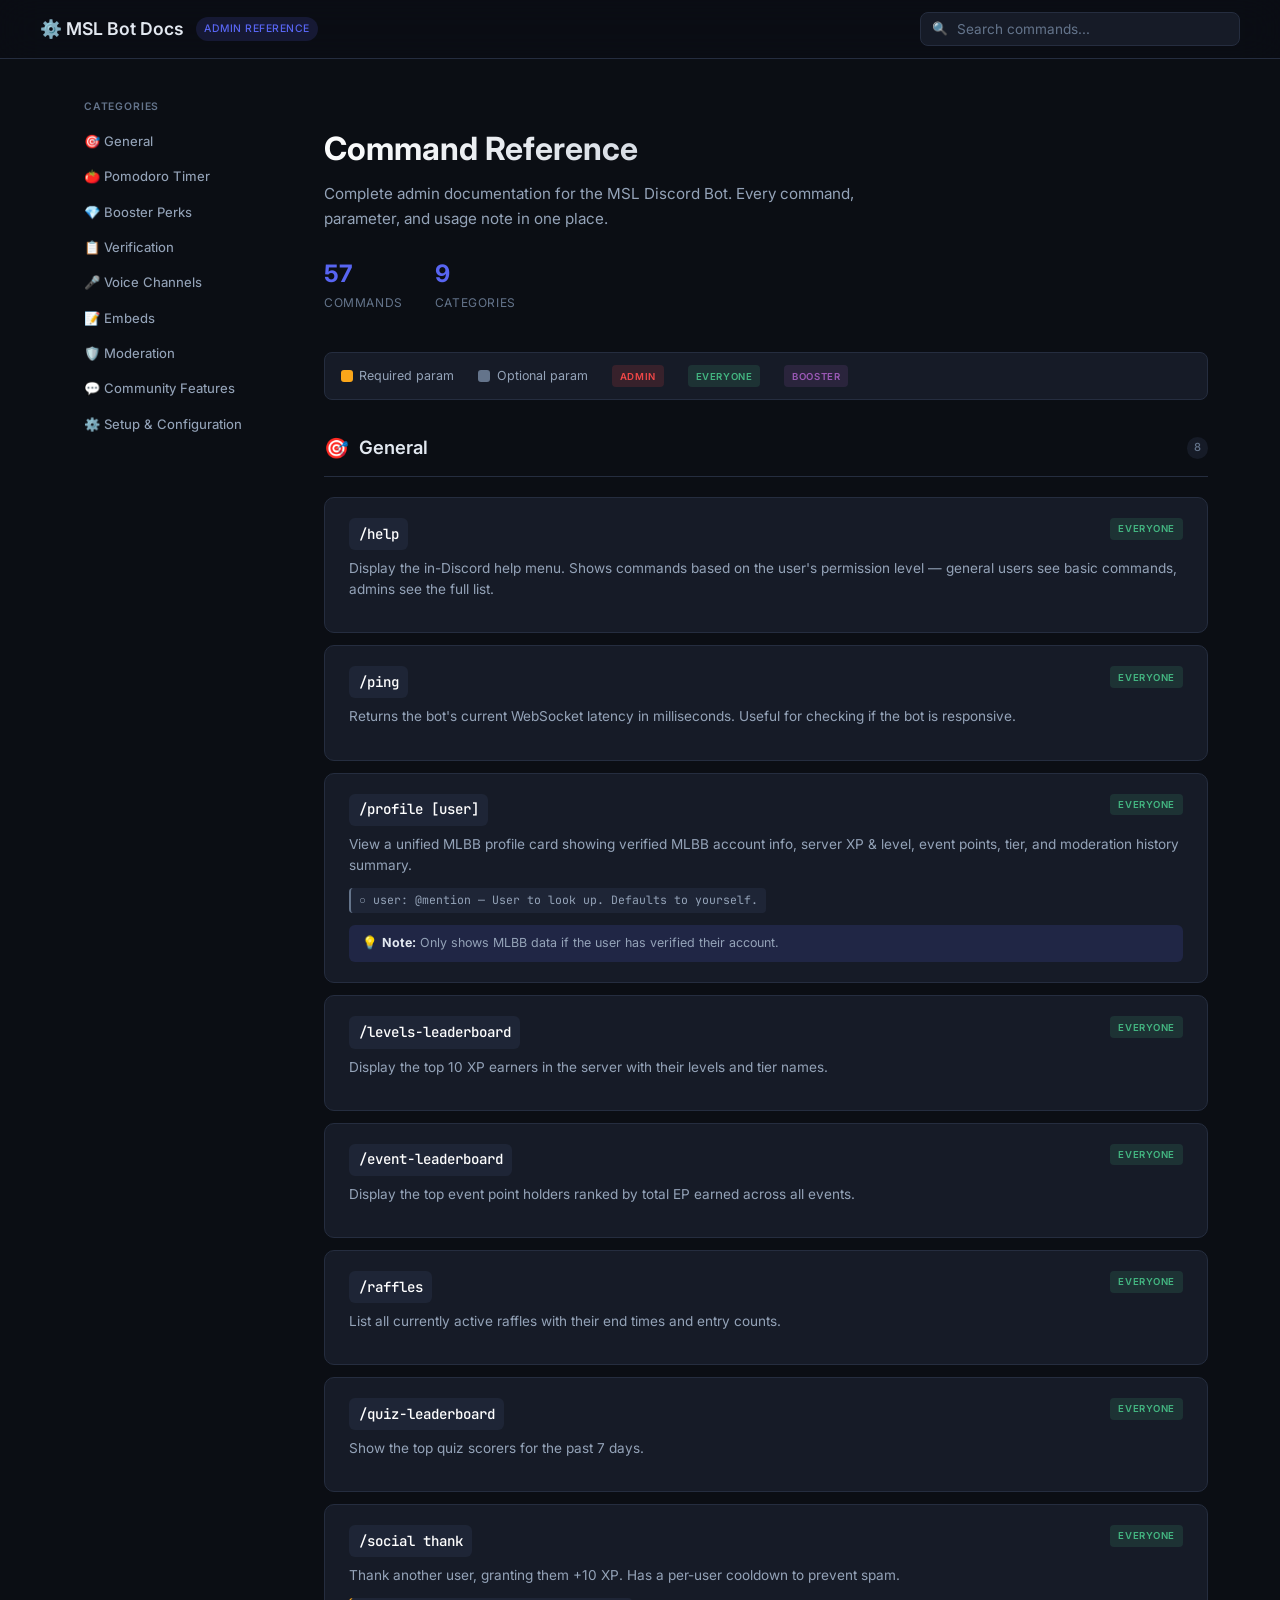
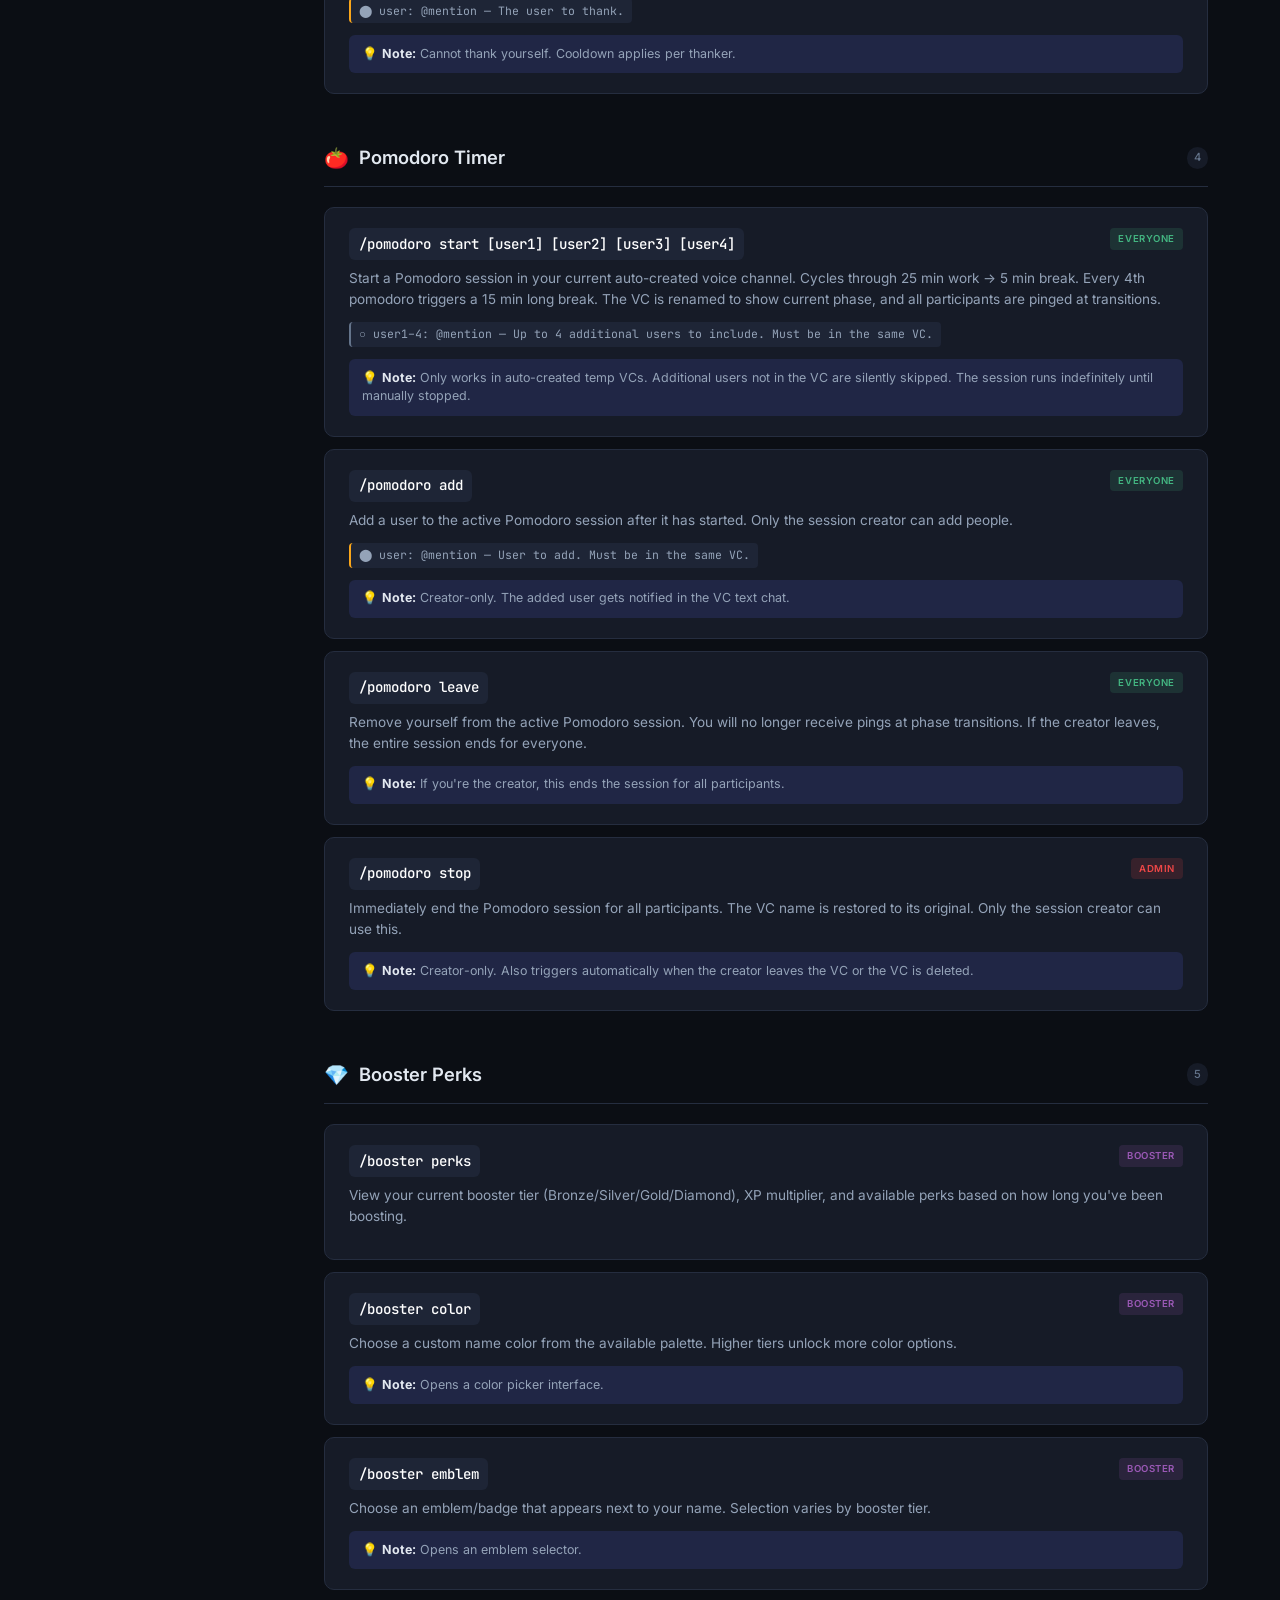
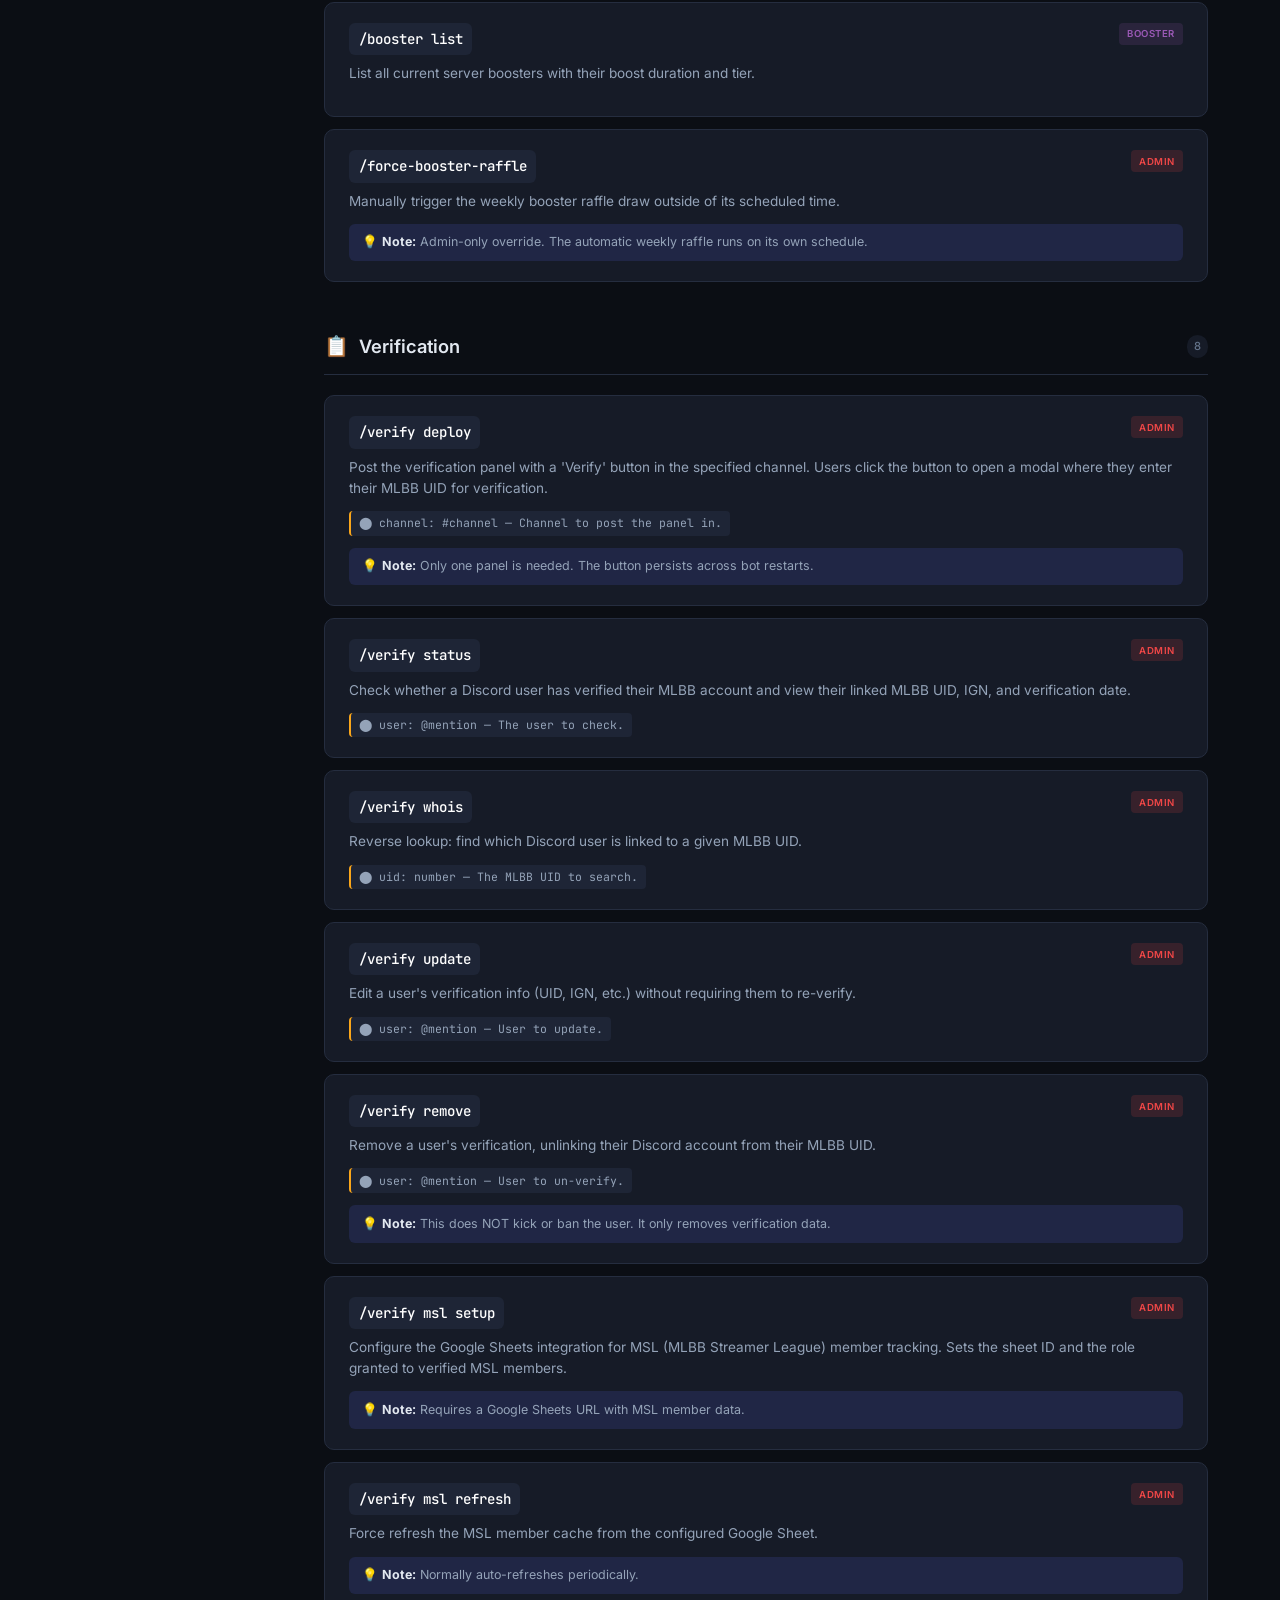
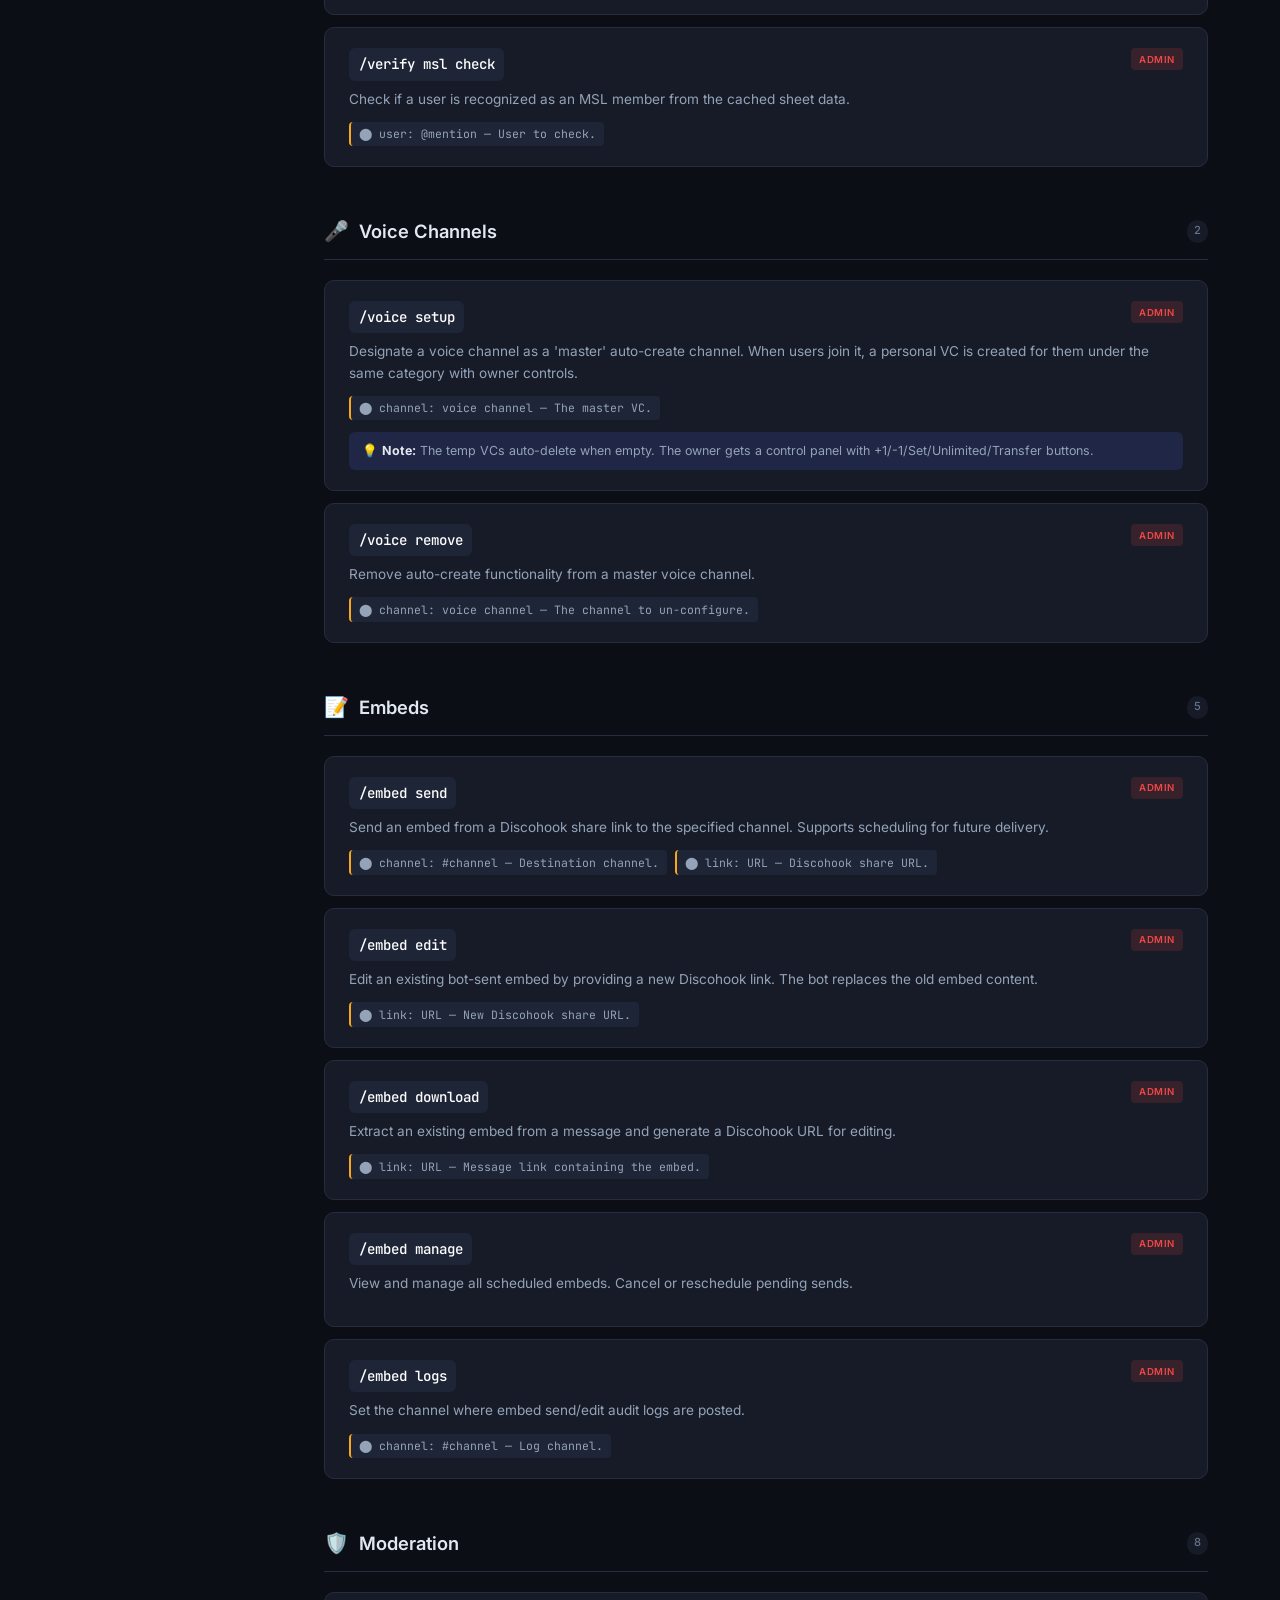
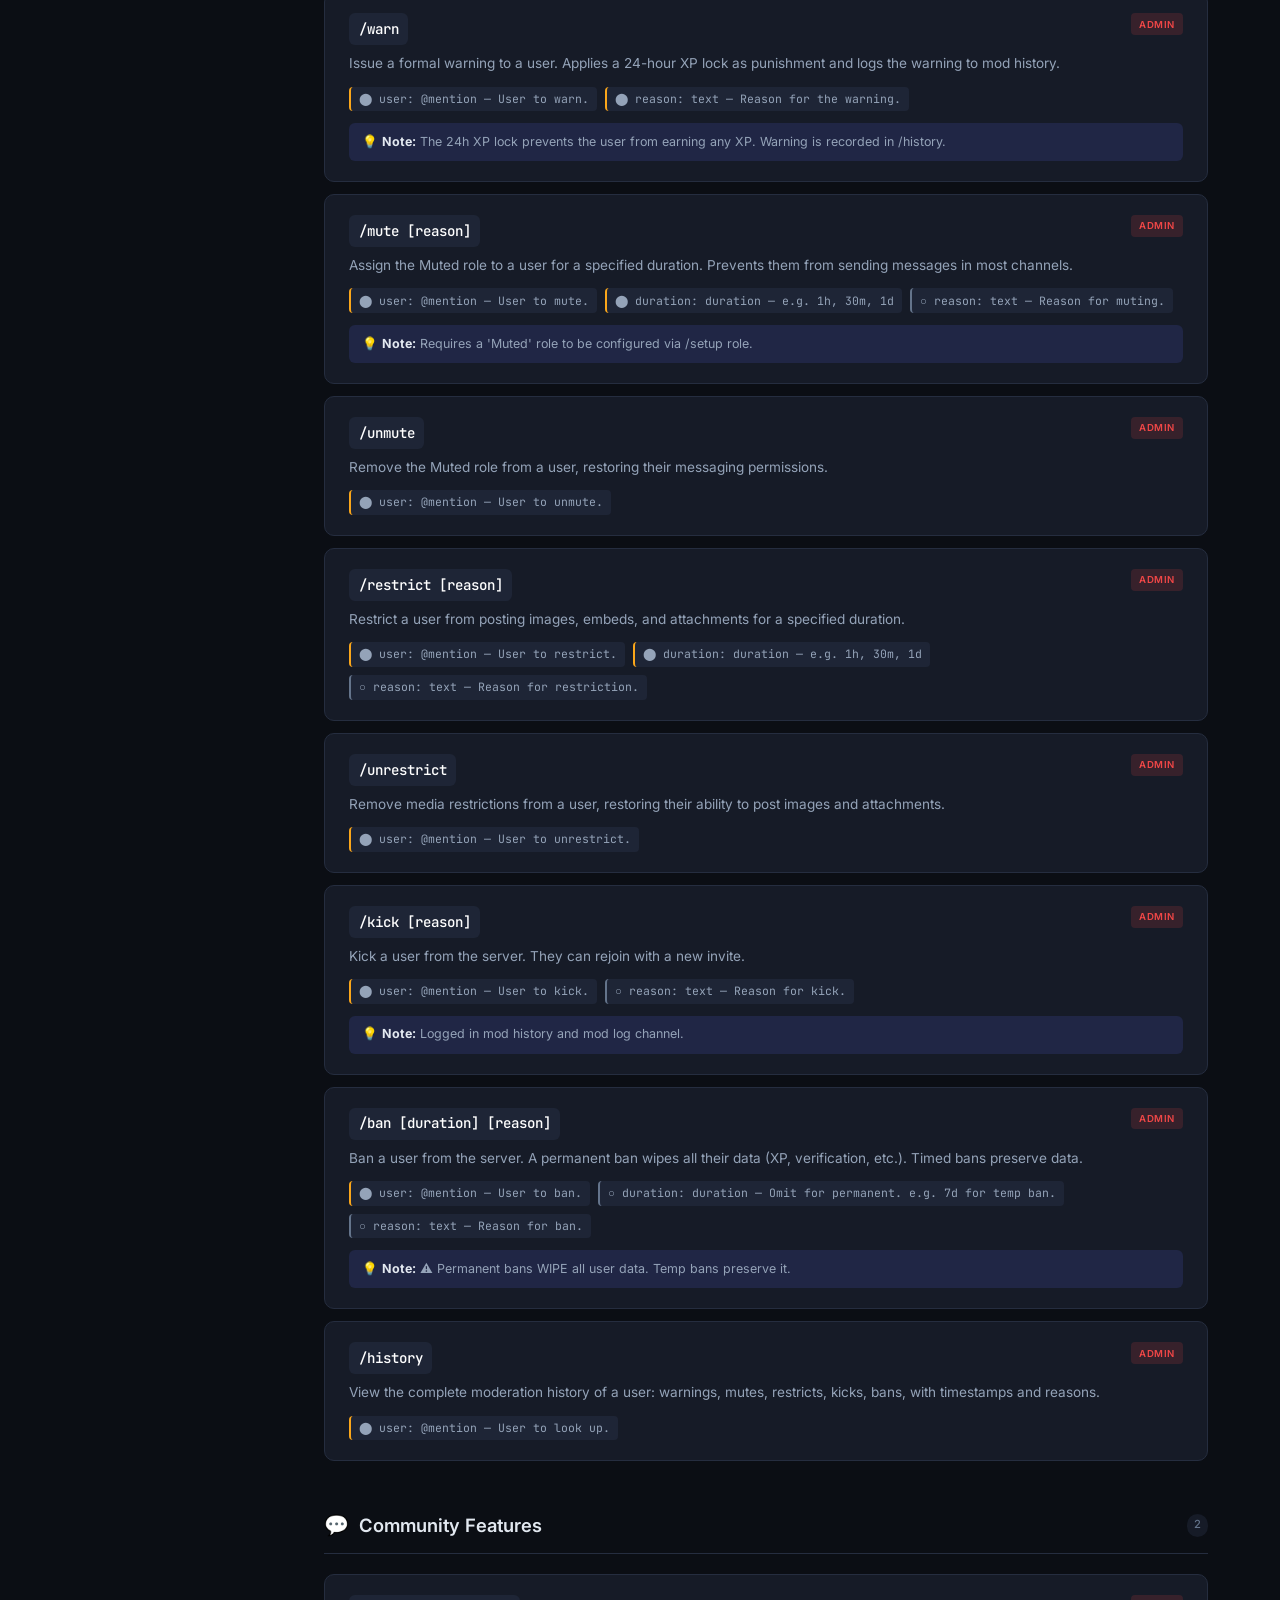
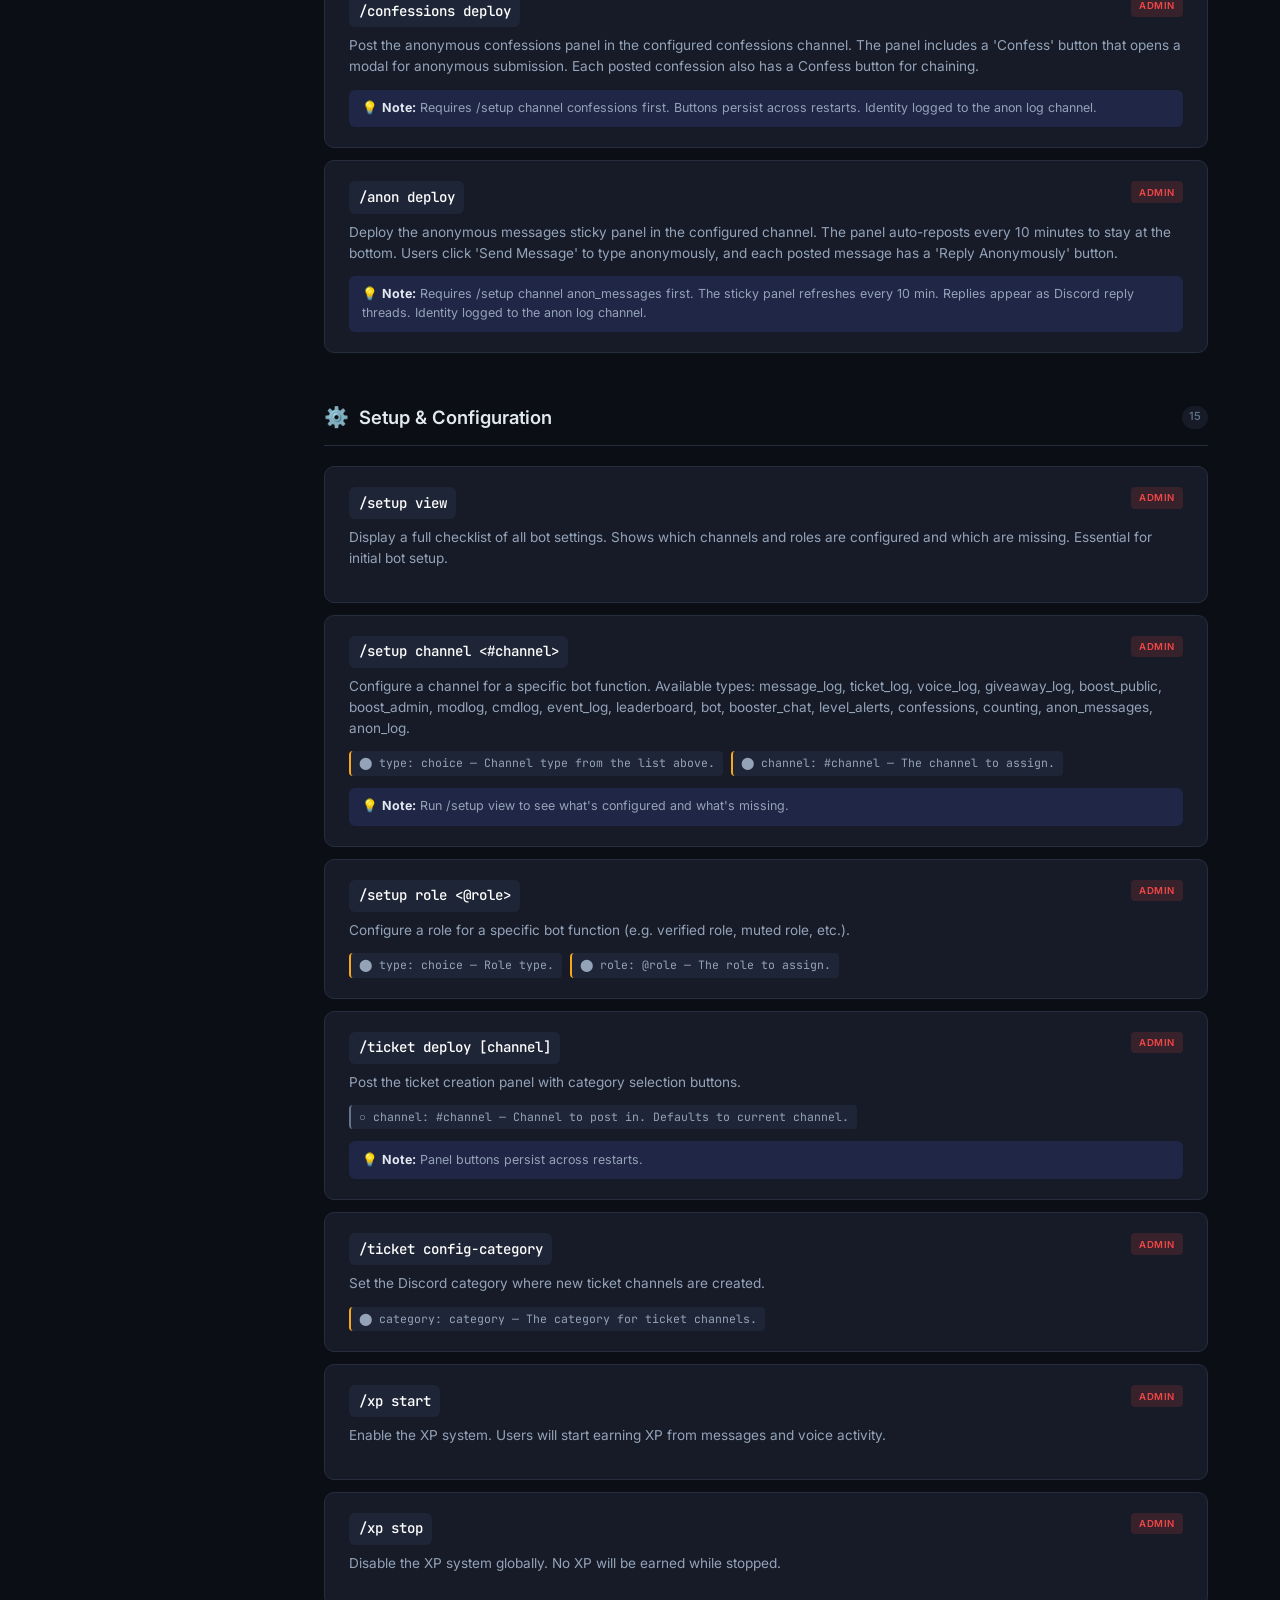
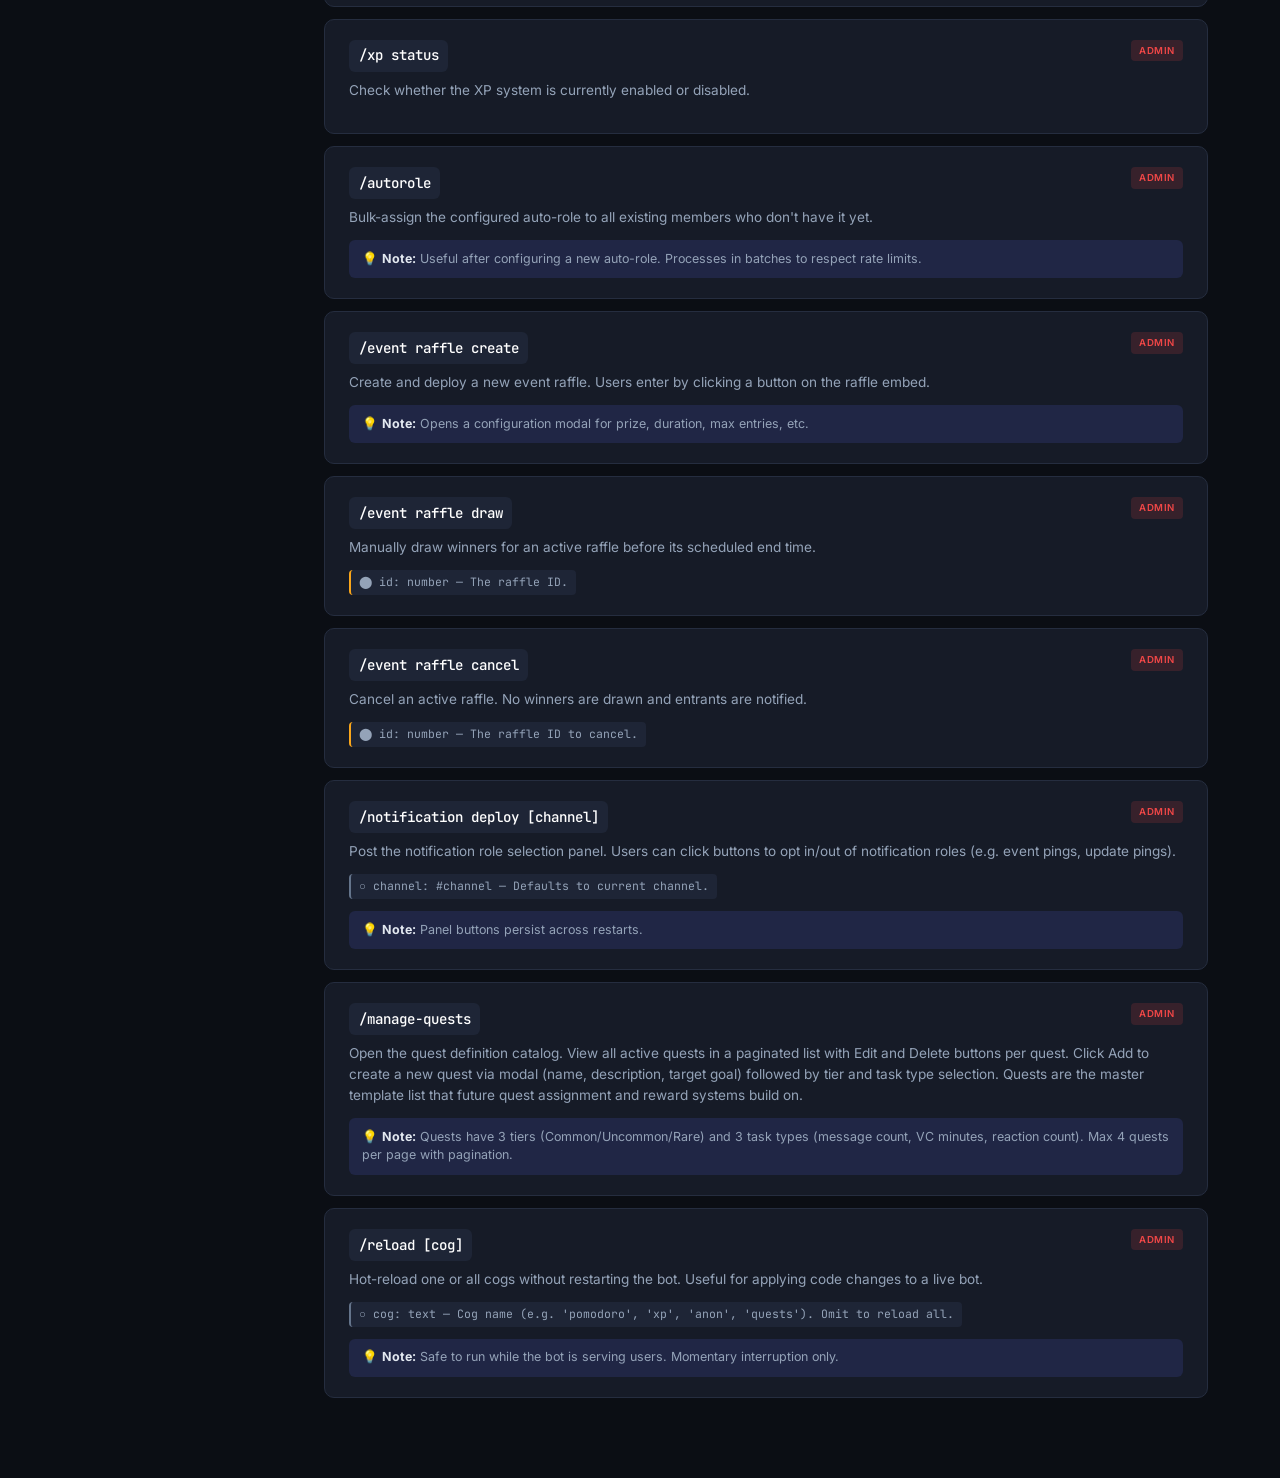
==== commit c3e5d214: "fix: app reflects updated commands" ====
--- a/docs/index.html
+++ b/docs/index.html
@@ -904,10 +904,17 @@
                 notes: "Panel buttons persist across restarts."
             },
             {
+                syntax: "/manage-quests",
+                desc: "Open the quest definition catalog. View all active quests in a paginated list with Edit and Delete buttons per quest. Click Add to create a new quest via modal (name, description, target goal) followed by tier and task type selection. Quests are the master template list that future quest assignment and reward systems build on.",
+                access: "admin",
+                params: [],
+                notes: "Quests have 3 tiers (Common/Uncommon/Rare) and 3 task types (message count, VC minutes, reaction count). Max 4 quests per page with pagination."
+            },
+            {
                 syntax: "/reload [cog]",
                 desc: "Hot-reload one or all cogs without restarting the bot. Useful for applying code changes to a live bot.",
                 access: "admin",
-                params: [{ name: "cog", type: "text", required: false, desc: "Cog name (e.g. 'pomodoro', 'xp', 'anon'). Omit to reload all." }],
+                params: [{ name: "cog", type: "text", required: false, desc: "Cog name (e.g. 'pomodoro', 'xp', 'anon', 'quests'). Omit to reload all." }],
                 notes: "Safe to run while the bot is serving users. Momentary interruption only."
             }
         ]
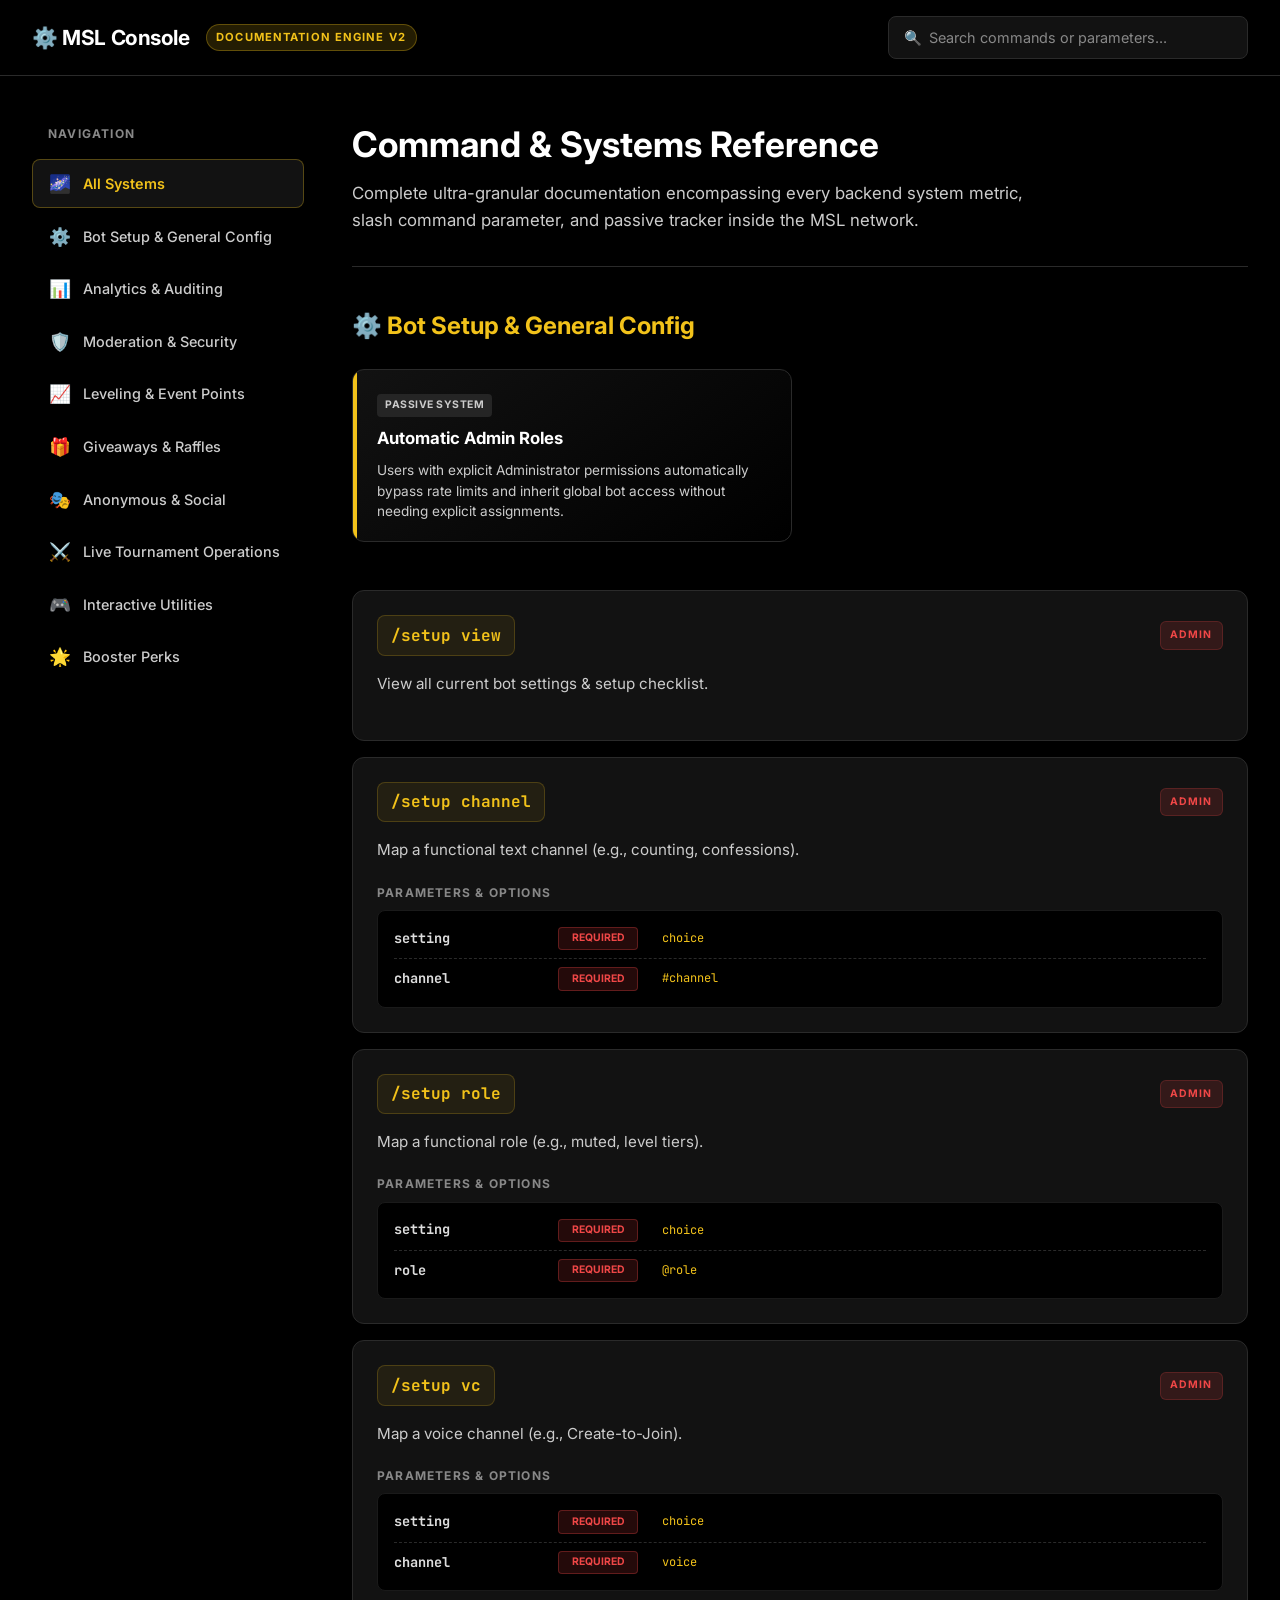
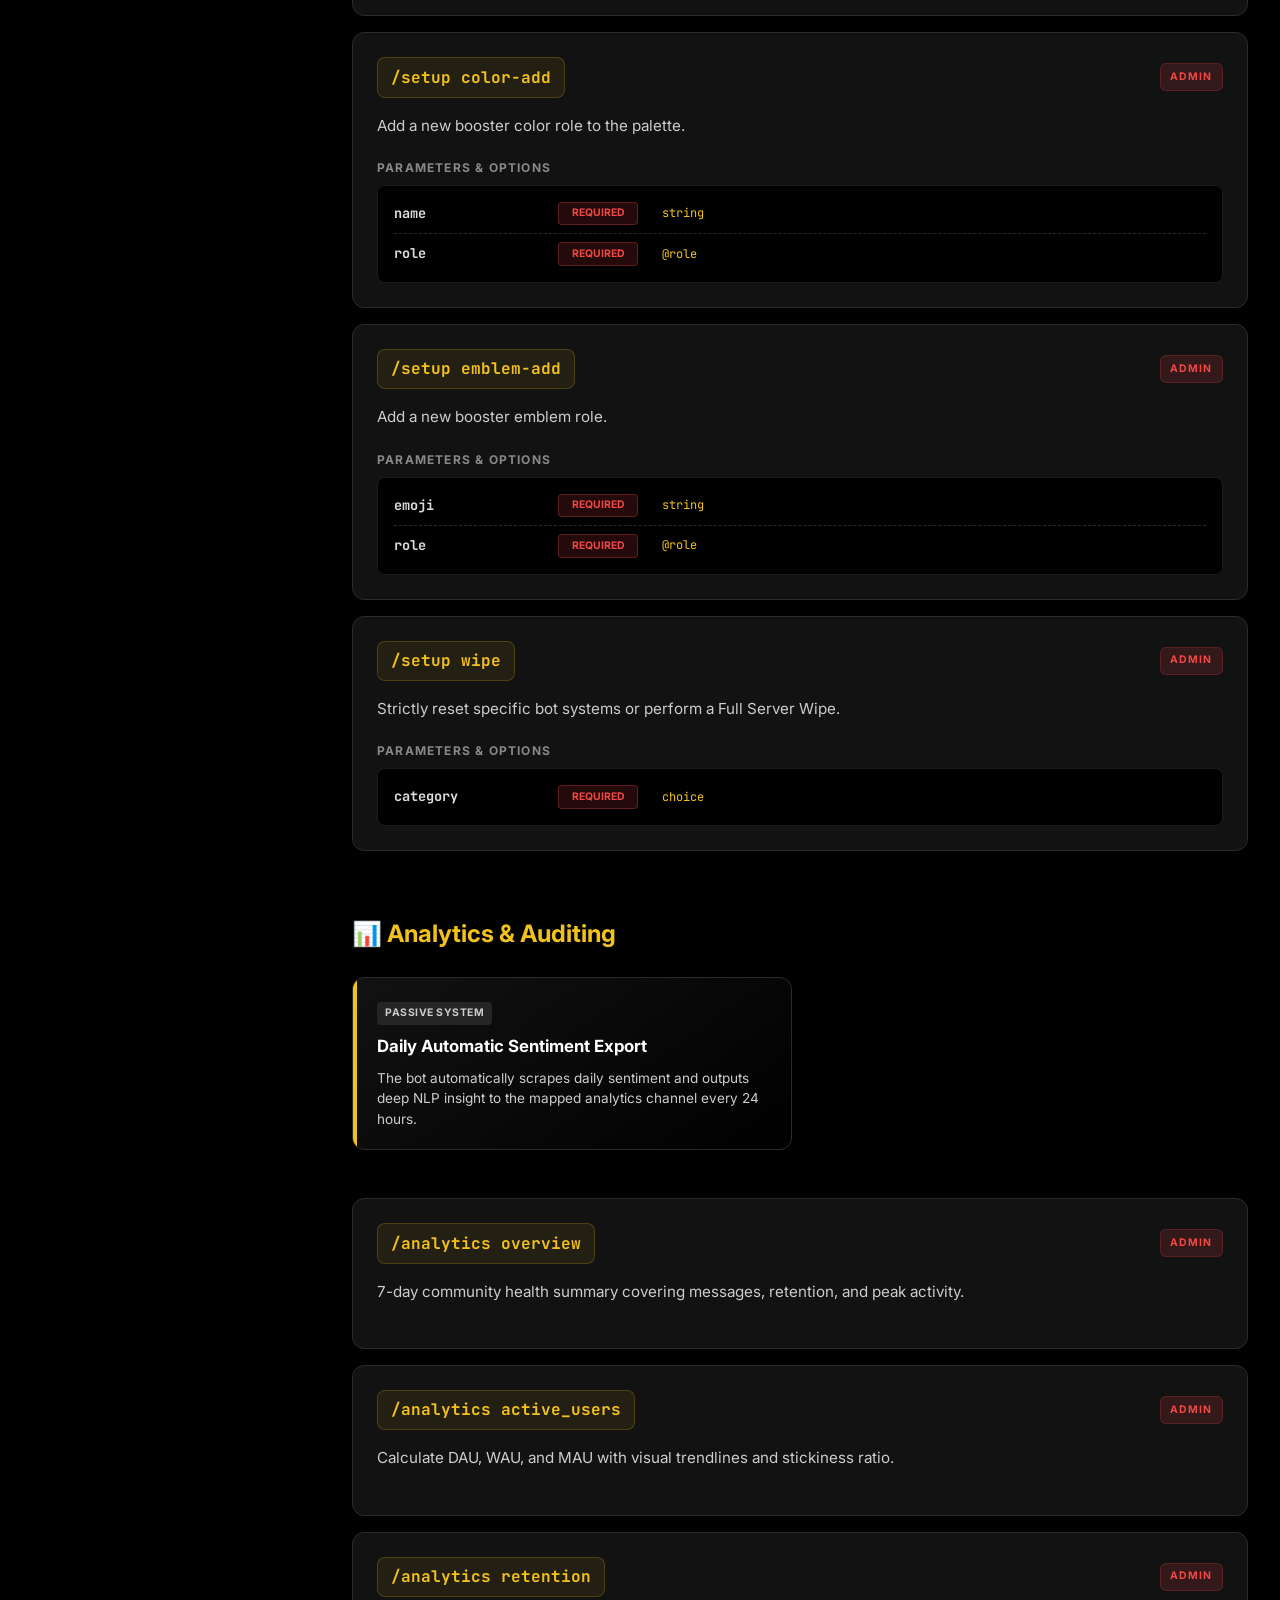
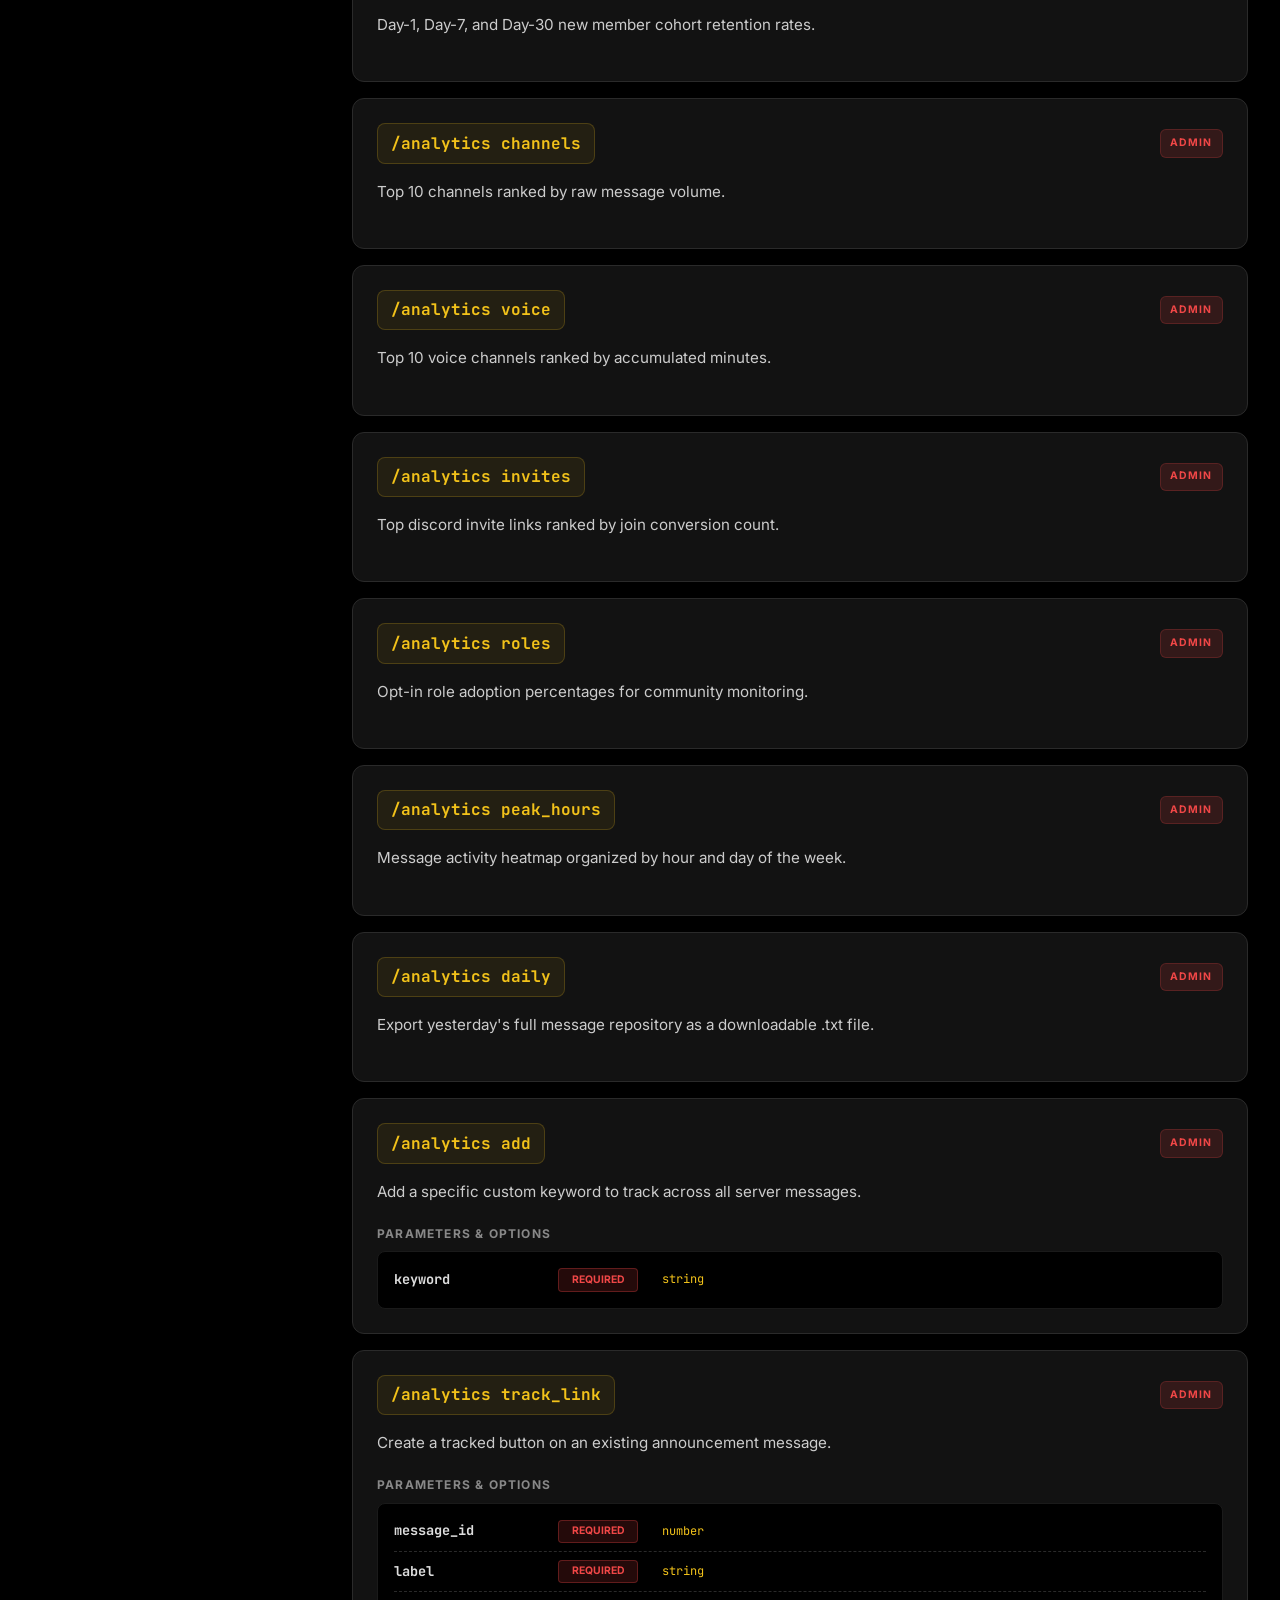
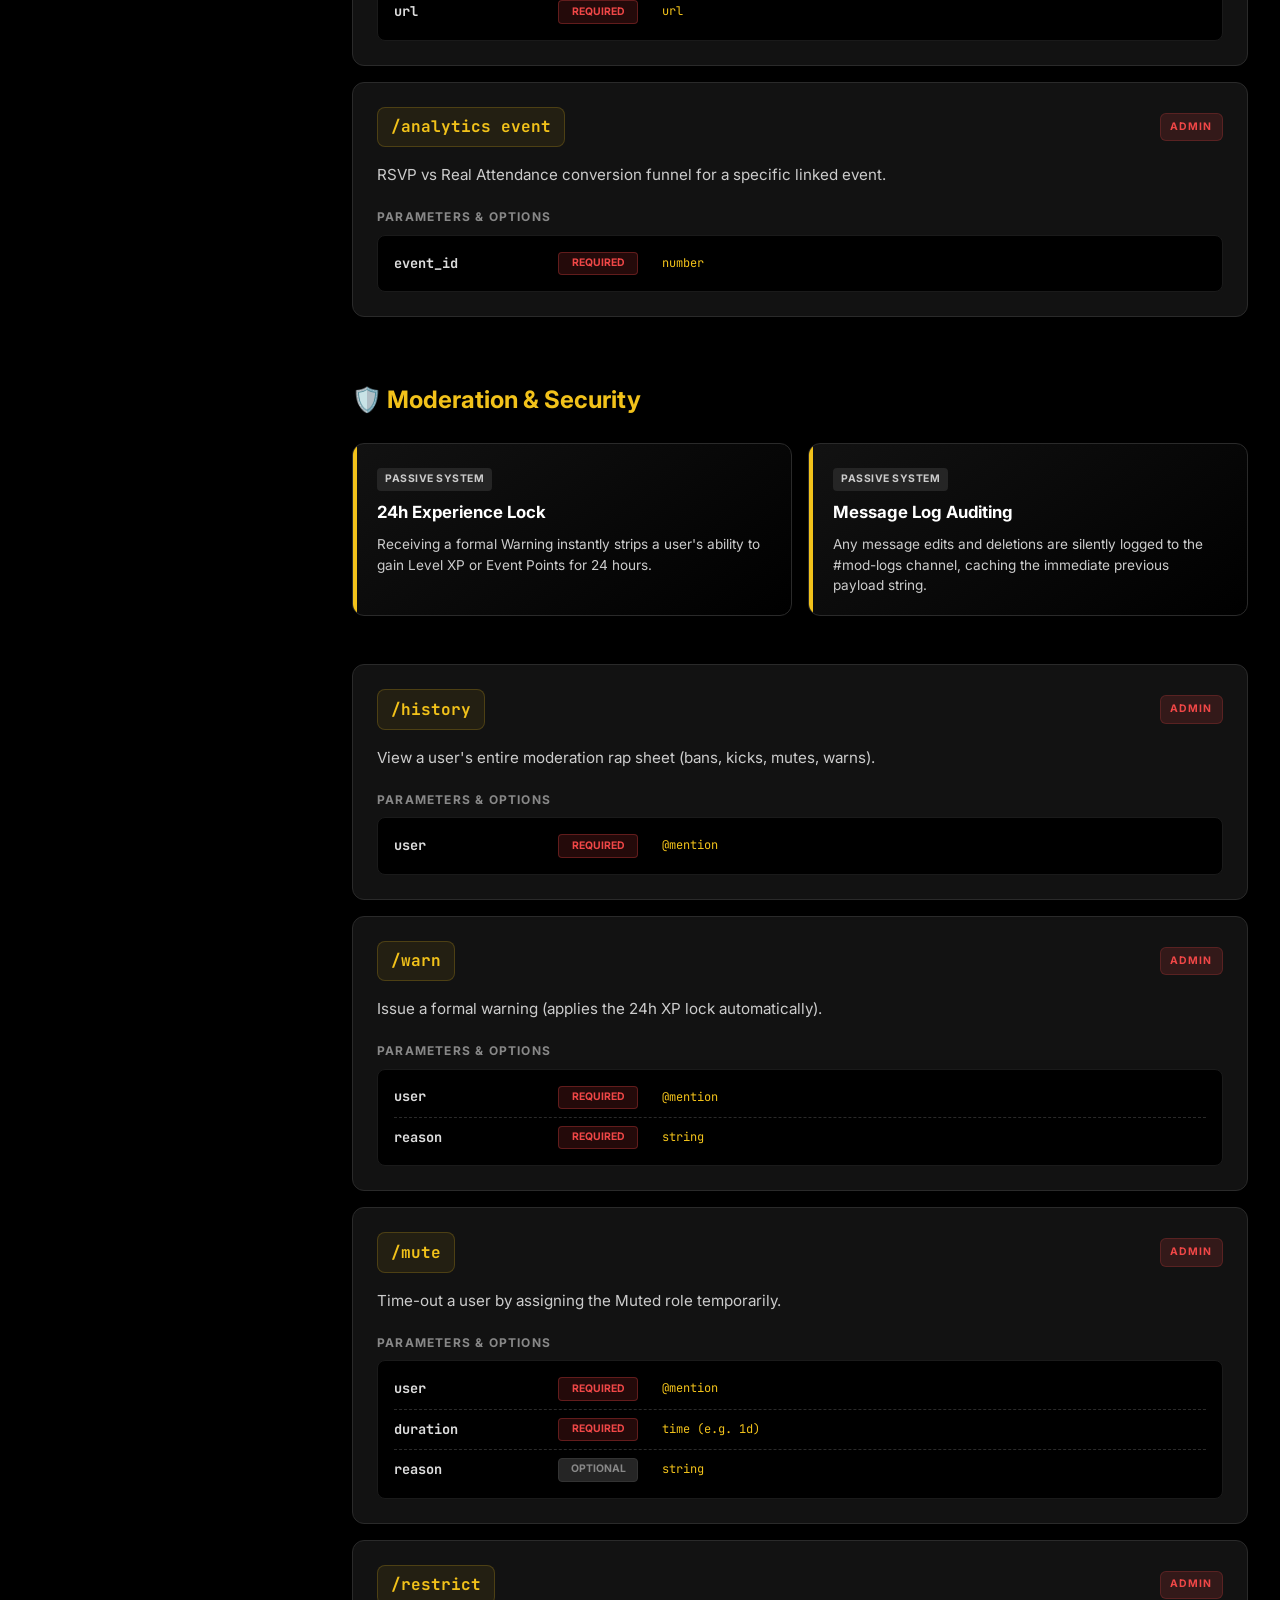
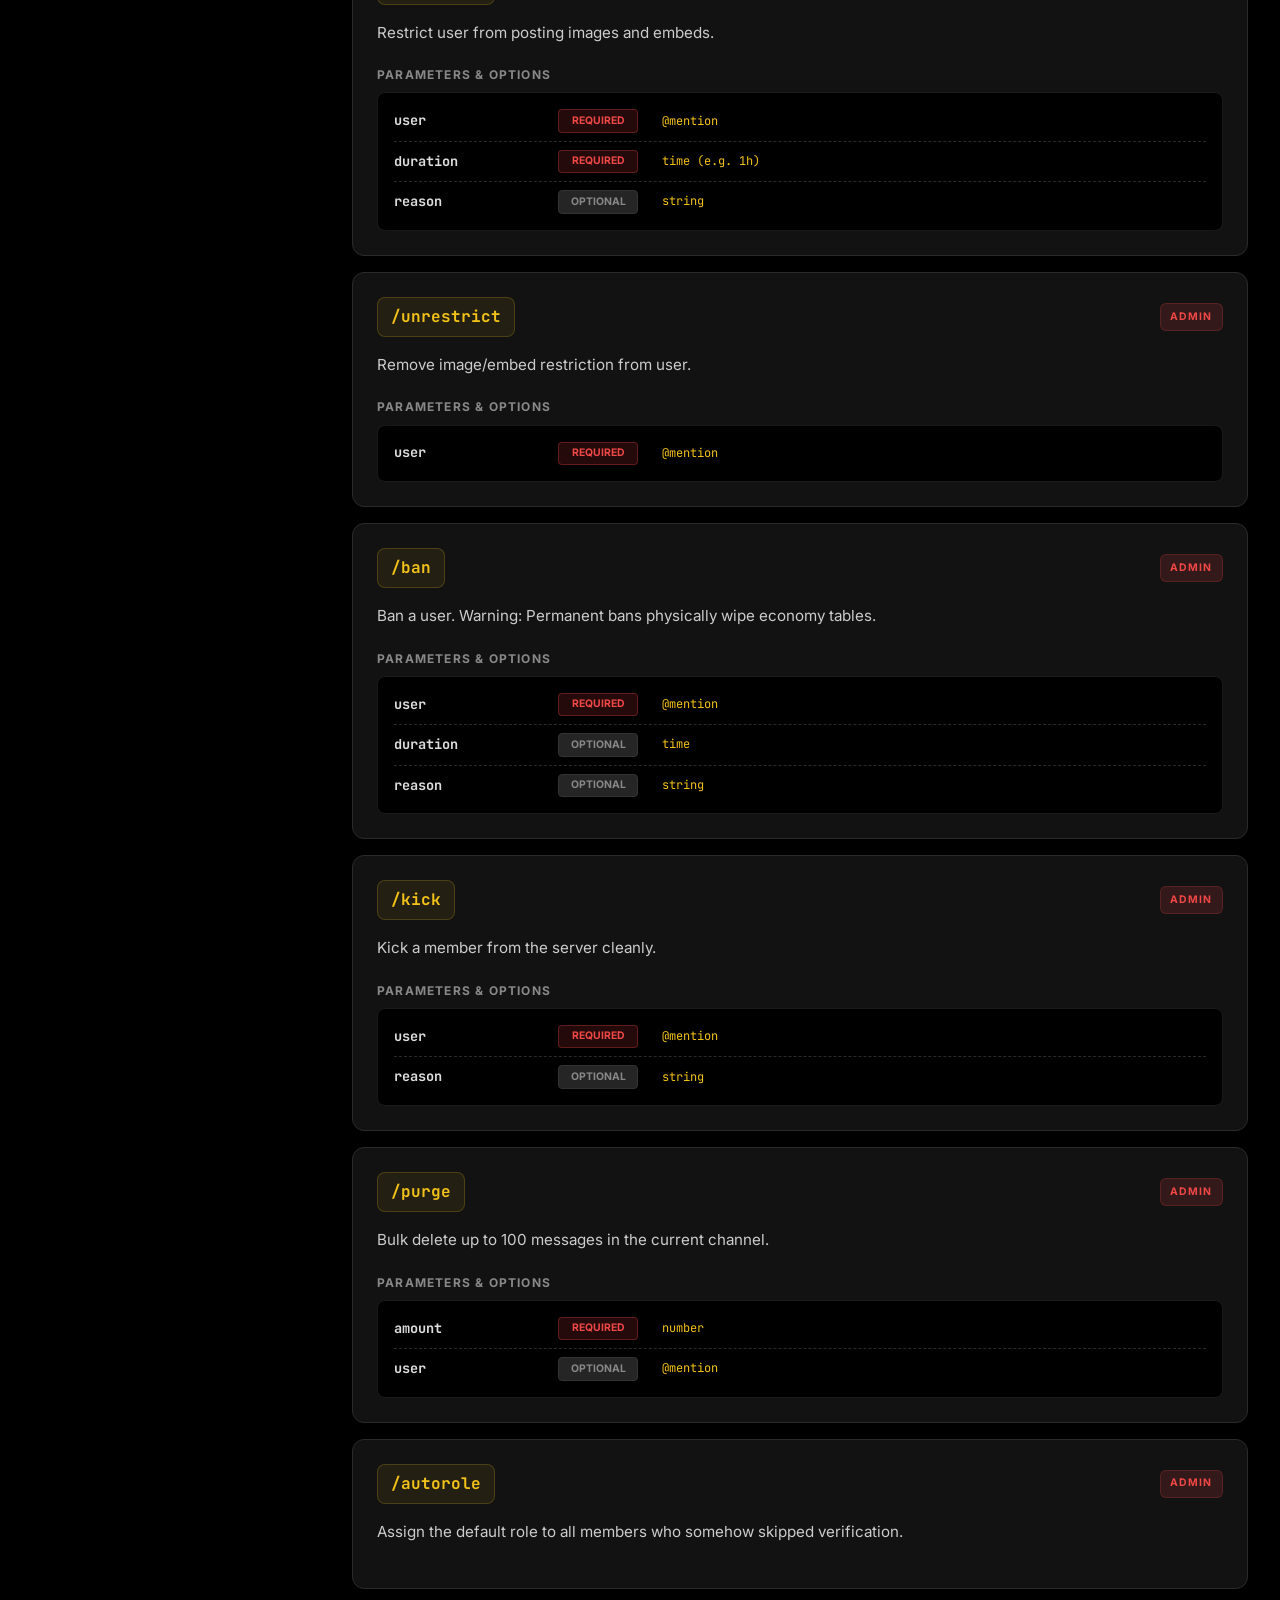
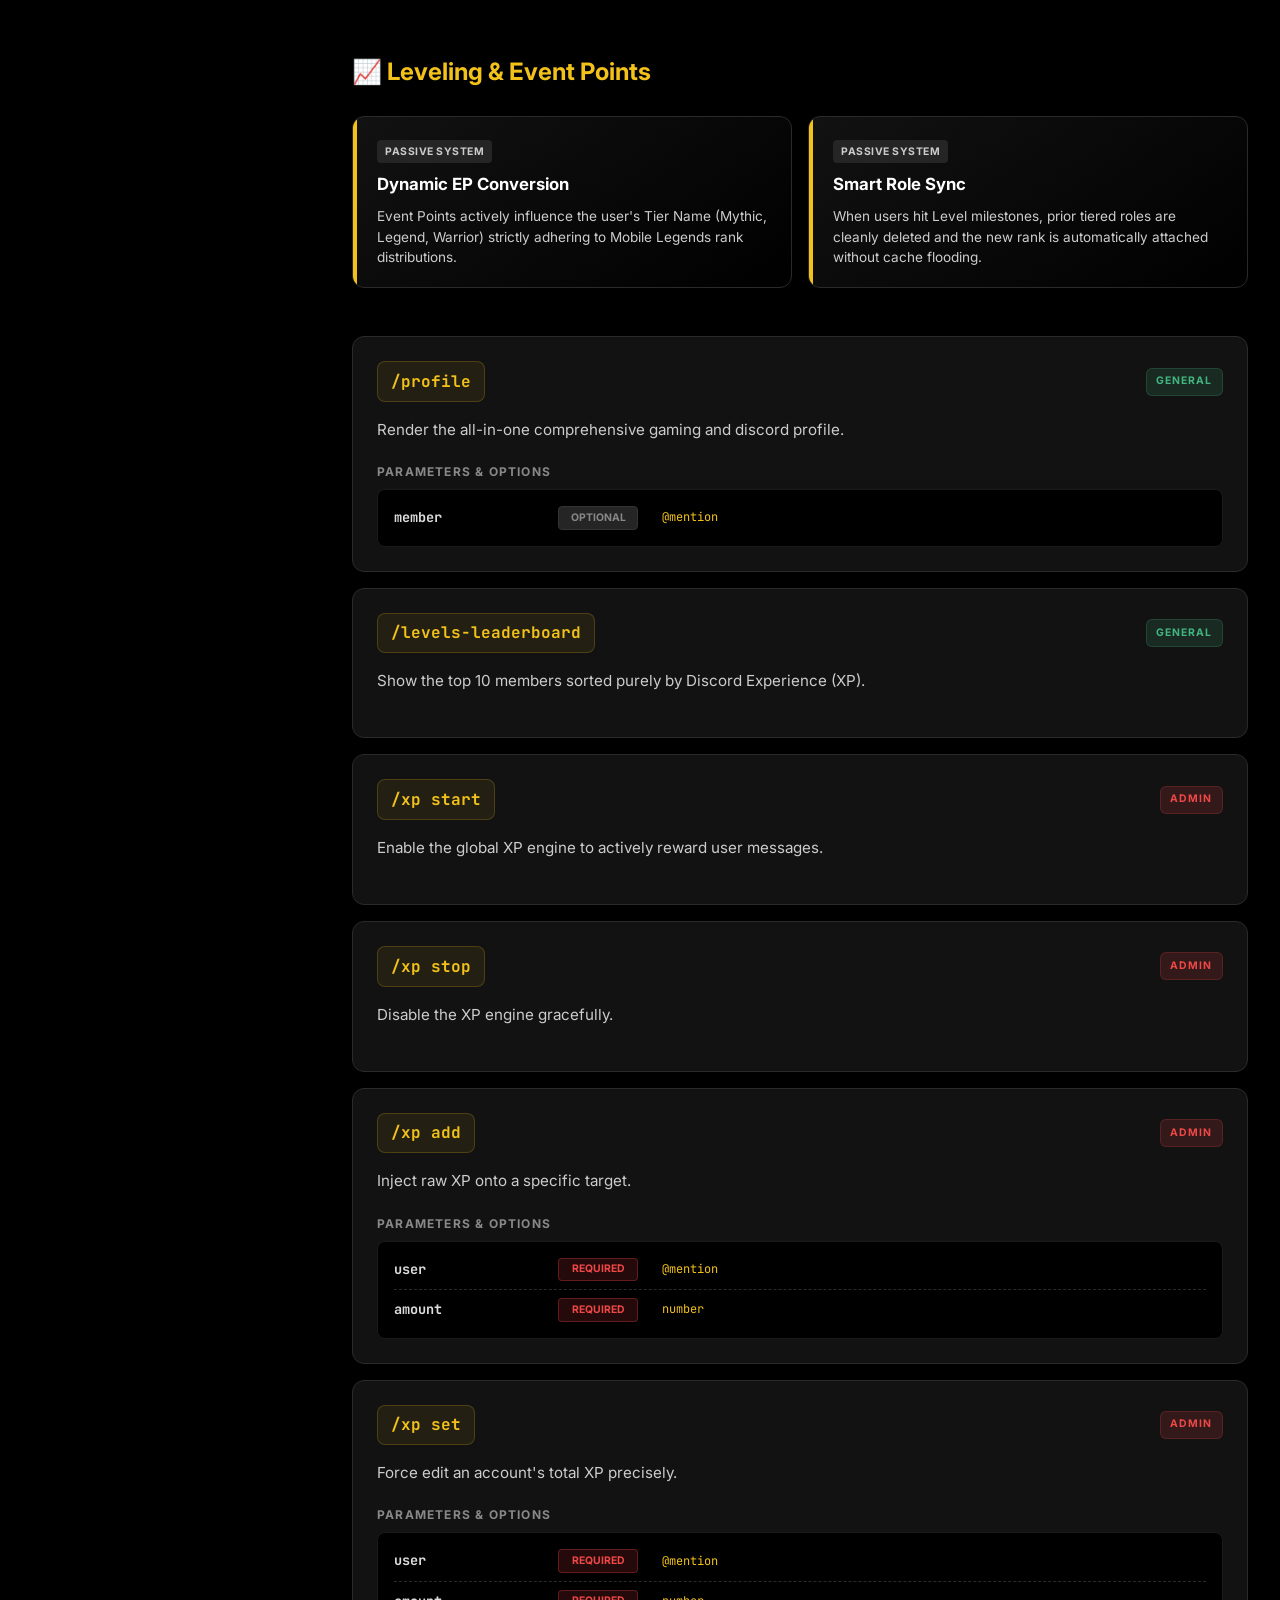
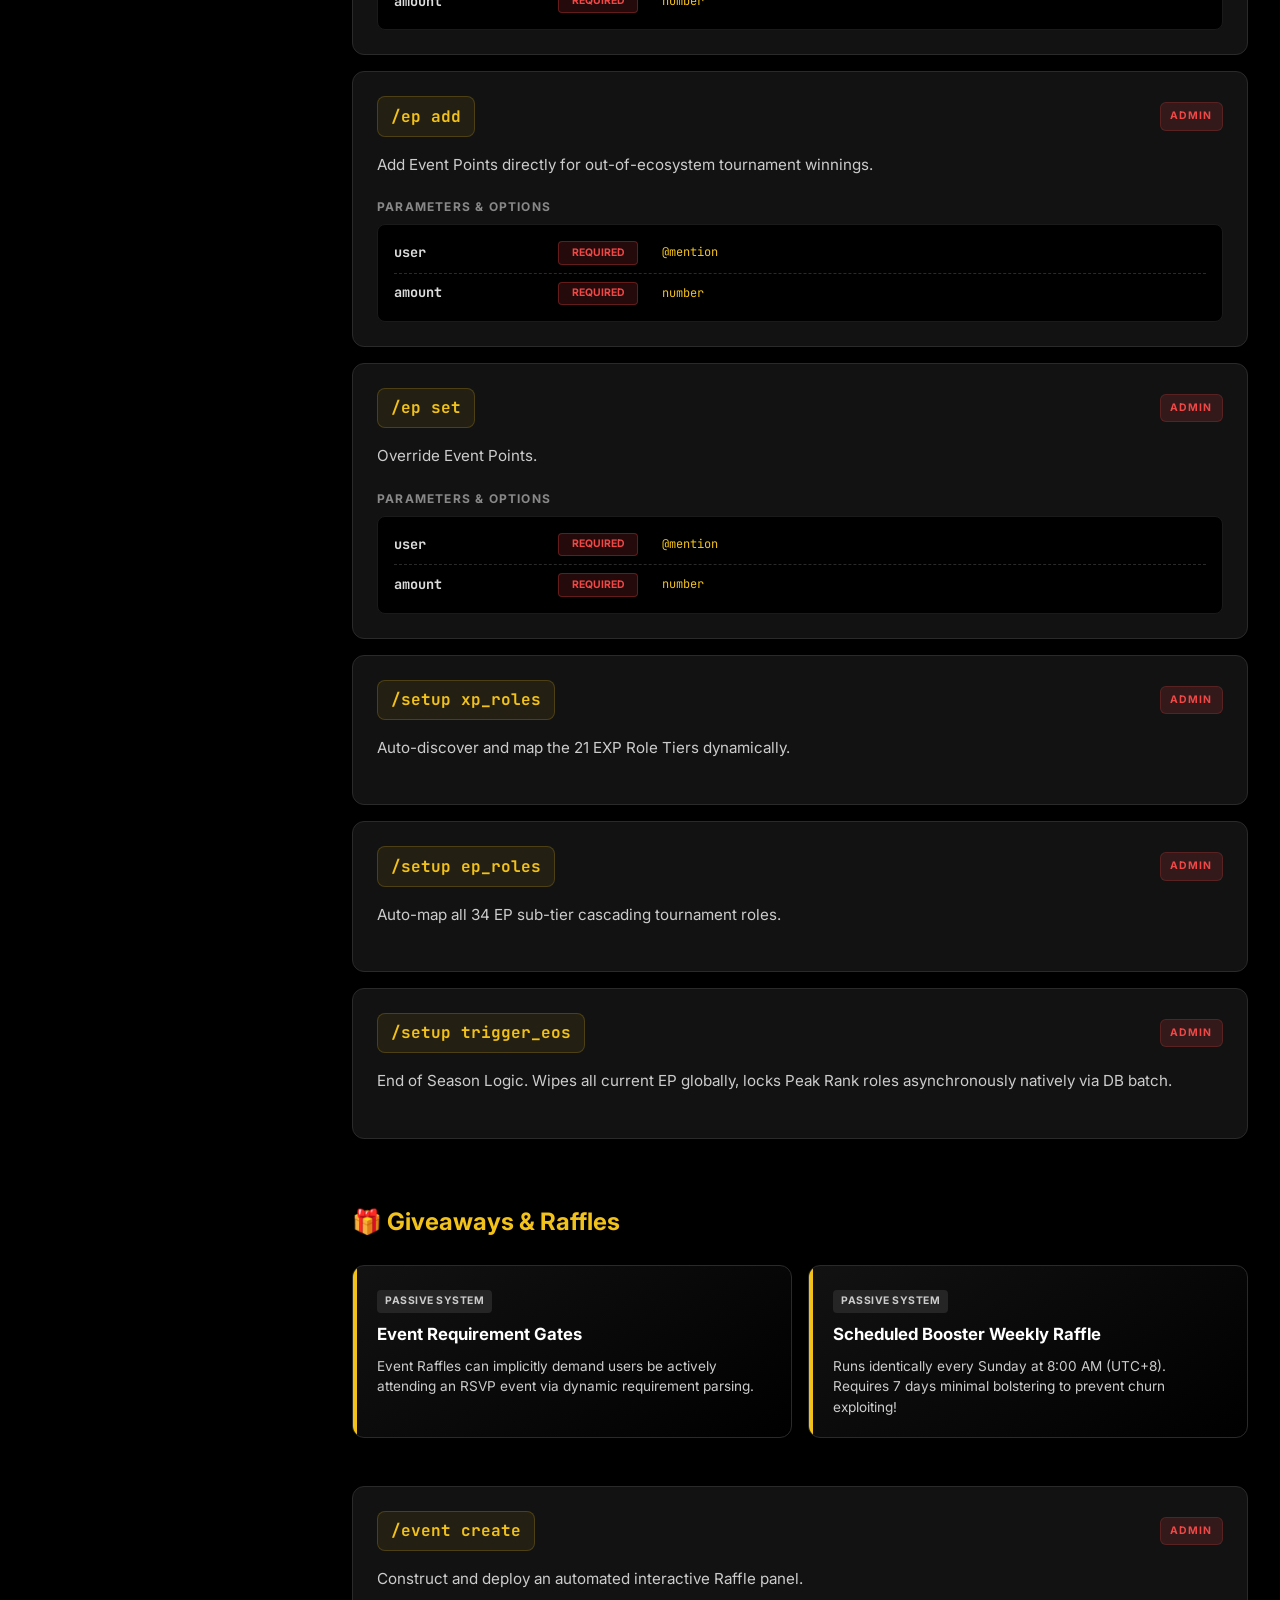
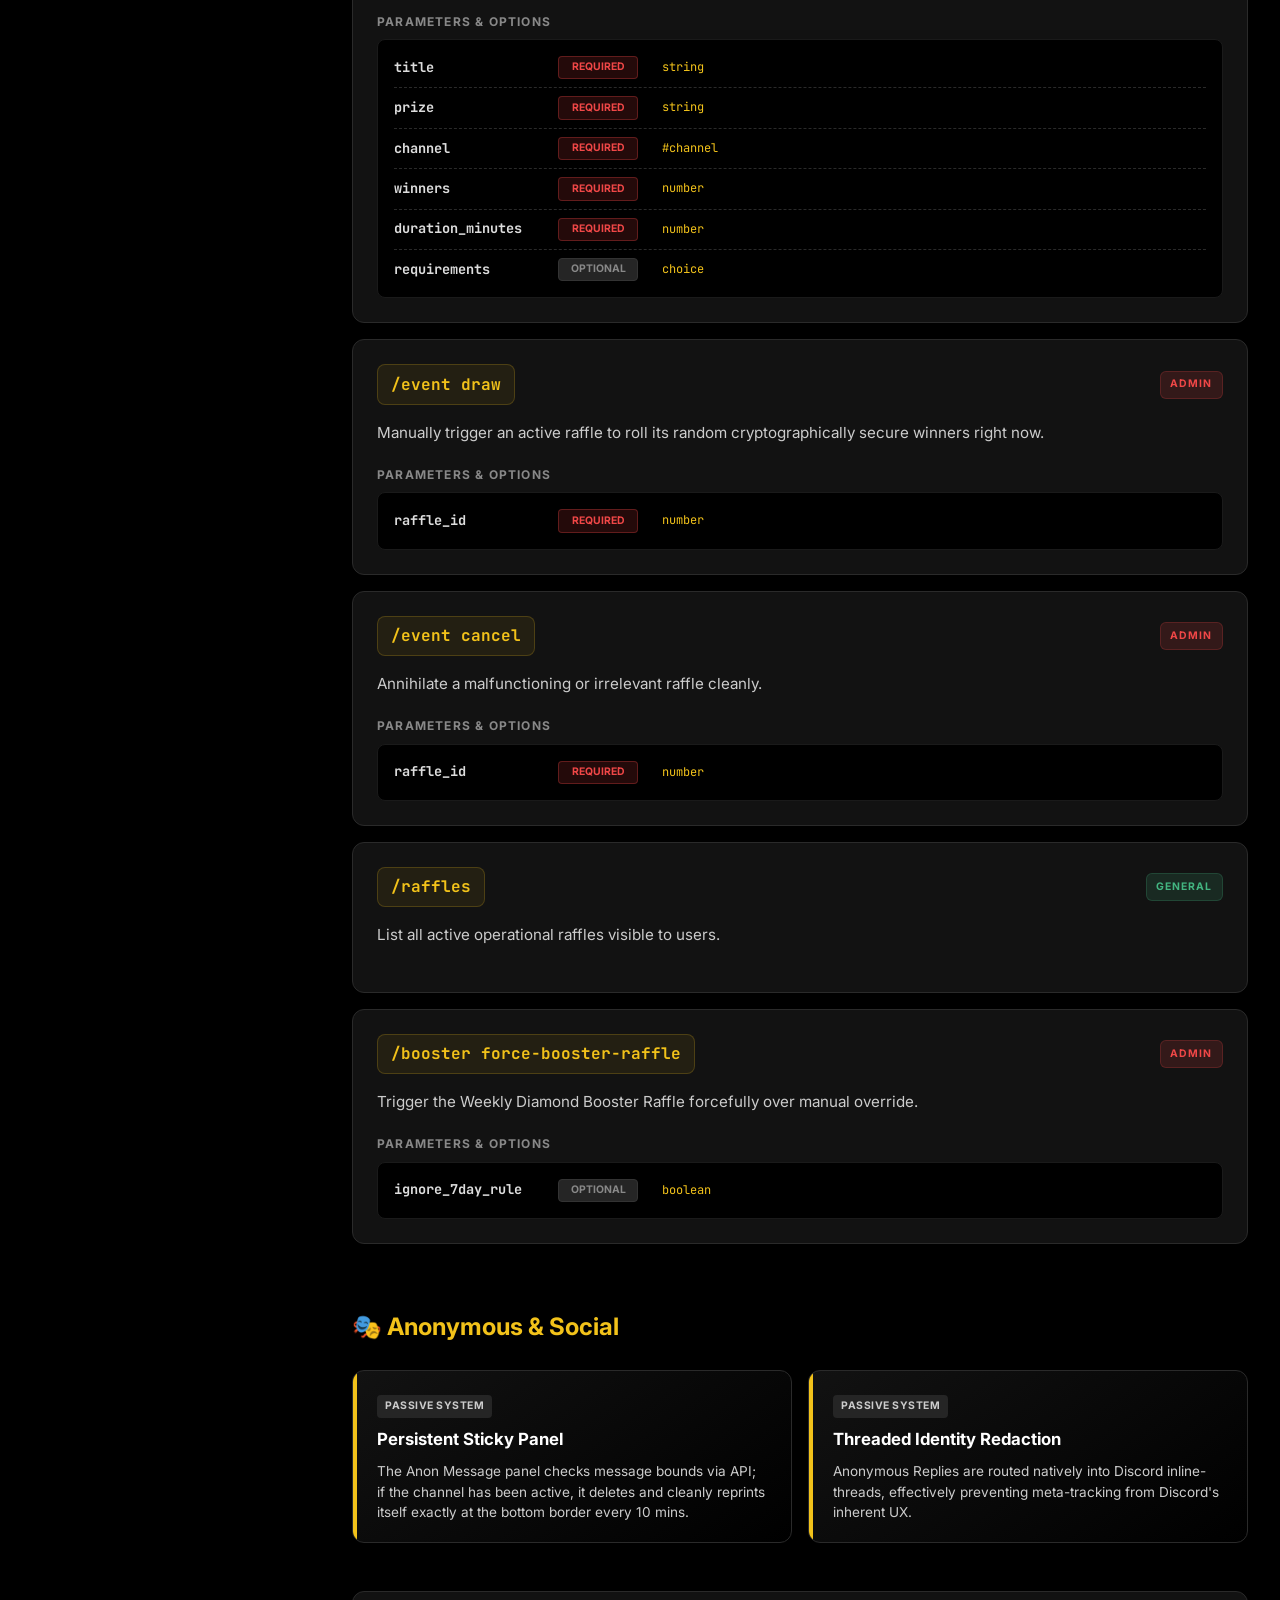
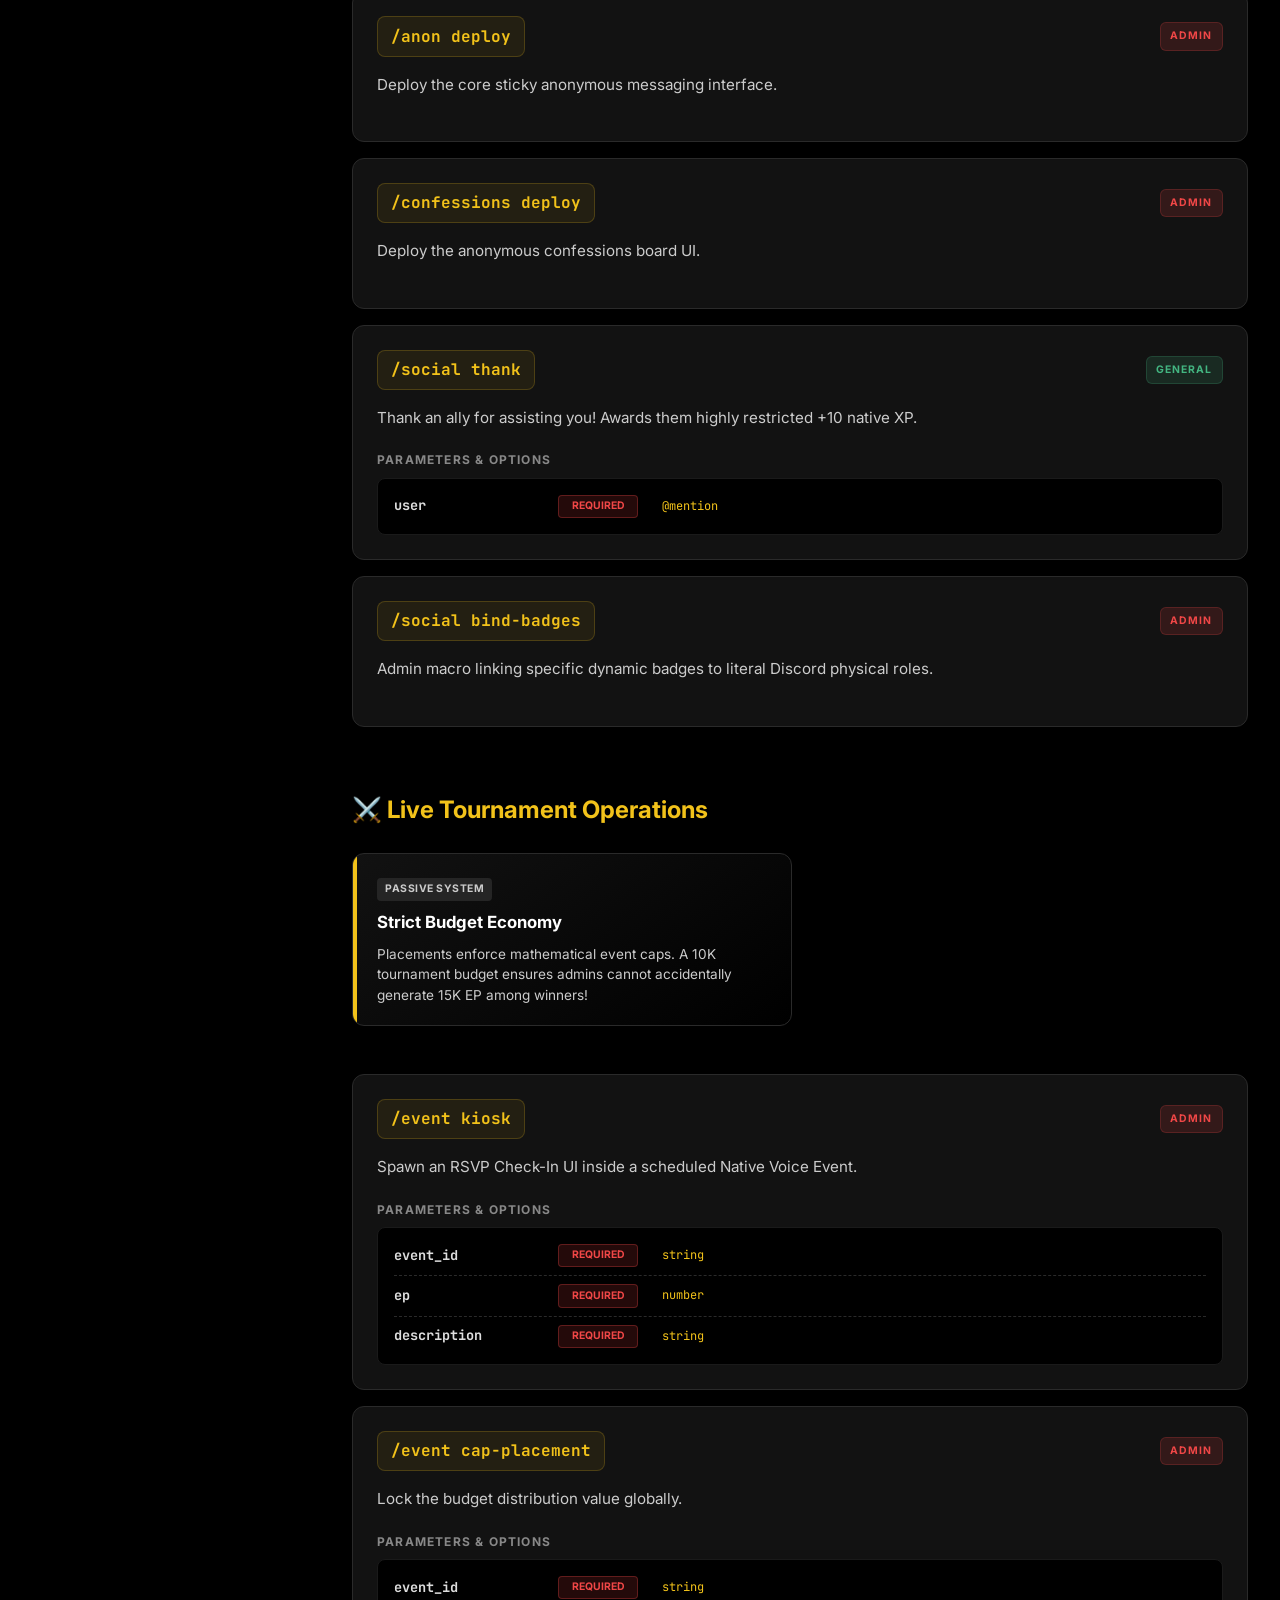
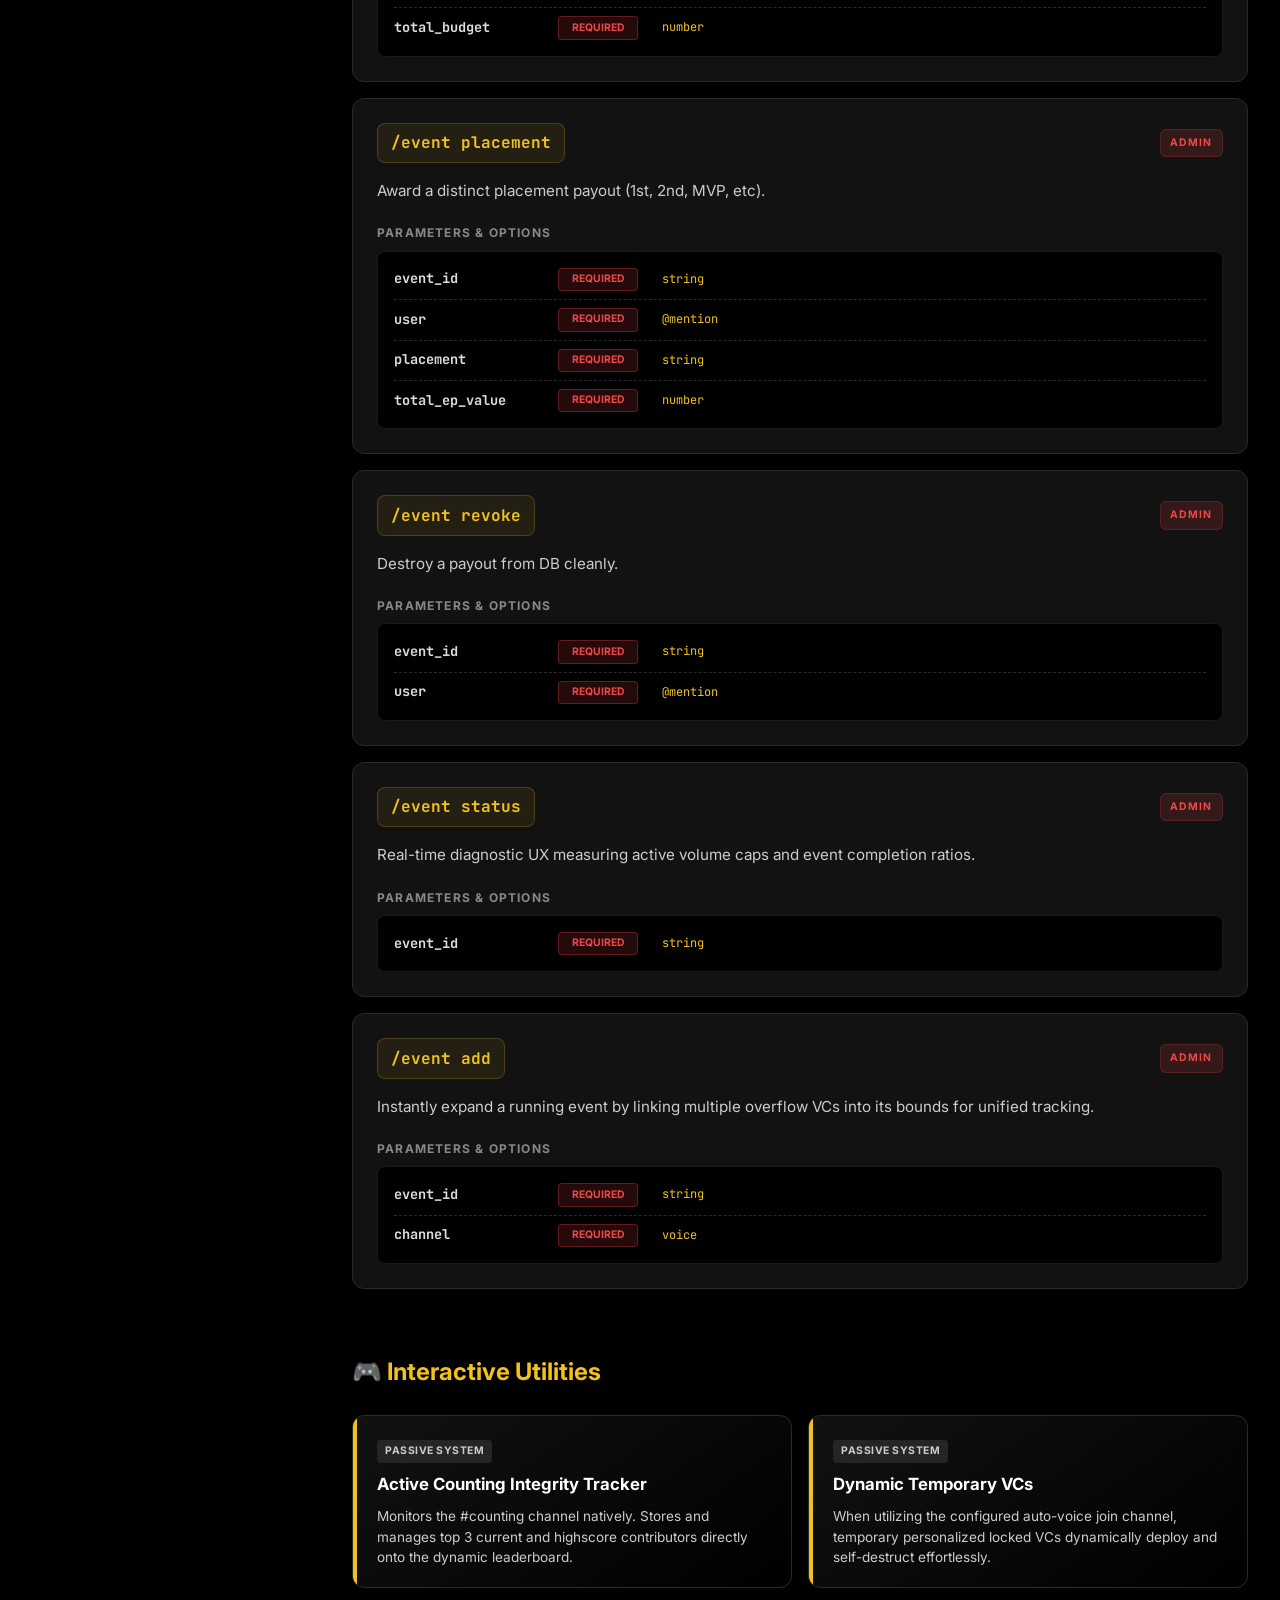
==== commit 19a5c16e: "docs: overhaul admin documentation UI with granular categories, precise parameters, and new aestheti" ====
--- a/docs/index.html
+++ b/docs/index.html
@@ -3,37 +3,31 @@
 <head>
     <meta charset="UTF-8">
     <meta name="viewport" content="width=device-width, initial-scale=1.0">
-    <title>MSL Bot — Admin Command Reference</title>
-    <meta name="description" content="Comprehensive admin command reference for the MSL Discord Bot. All commands, parameters, usage examples, and setup guides.">
+    <title>MSL Bot — Admin Documentation Console</title>
+    <meta name="description" content="Ultra-Granular Documentation Console tracking all commands and passive bot features.">
     <link rel="preconnect" href="https://fonts.googleapis.com">
     <link rel="preconnect" href="https://fonts.gstatic.com" crossorigin>
-    <link href="https://fonts.googleapis.com/css2?family=Inter:wght@300;400;500;600;700&family=JetBrains+Mono:wght@400;500&display=swap" rel="stylesheet">
+    <link href="https://fonts.googleapis.com/css2?family=Inter:wght@300;400;500;600;700&family=JetBrains+Mono:wght@400;500;700&display=swap" rel="stylesheet">
     <style>
         :root {
-            --bg-primary: #0b0e14;
-            --bg-secondary: #111620;
-            --bg-card: #161b27;
-            --bg-card-hover: #1c2233;
-            --bg-code: #1e2536;
-            --border: #252d3f;
-            --border-glow: #5865f2;
-            --text-primary: #e2e8f0;
-            --text-secondary: #94a3b8;
-            --text-muted: #64748b;
-            --accent: #5865f2;
-            --accent-soft: rgba(88, 101, 242, 0.15);
+            --bg-primary: #000000;
+            --bg-secondary: #0A0A0A;
+            --bg-card: #121212;
+            --bg-card-hover: #1A1A1A;
+            --bg-code: #1E1E1E;
+            --border: #2A2A2A;
+            --border-glow: #F2C21A;
+            --text-primary: #FFFFFF;
+            --text-secondary: #CCCCCC;
+            --text-muted: #888888;
+            --accent: #F2C21A;
+            --accent-soft: rgba(242, 194, 26, 0.15);
             --green: #43b581;
             --green-soft: rgba(67, 181, 129, 0.15);
-            --yellow: #faa61a;
-            --yellow-soft: rgba(250, 166, 26, 0.15);
             --red: #f04747;
             --red-soft: rgba(240, 71, 71, 0.15);
             --purple: #9b59b6;
             --purple-soft: rgba(155, 89, 182, 0.15);
-            --teal: #1abc9c;
-            --teal-soft: rgba(26, 188, 156, 0.15);
-            --orange: #e67e22;
-            --orange-soft: rgba(230, 126, 34, 0.15);
         }
 
         * { margin: 0; padding: 0; box-sizing: border-box; }
@@ -51,14 +45,15 @@
             position: sticky;
             top: 0;
             z-index: 100;
-            background: rgba(11, 14, 20, 0.85);
-            backdrop-filter: blur(20px);
+            background: rgba(0, 0, 0, 0.85);
+            backdrop-filter: blur(12px);
             border-bottom: 1px solid var(--border);
-            padding: 0.75rem 2rem;
+            padding: 1rem 2rem;
+            transition: all 0.3s ease;
         }
 
         .header-inner {
-            max-width: 1200px;
+            max-width: 1300px;
             margin: 0 auto;
             display: flex;
             align-items: center;
@@ -69,25 +64,28 @@
         .header-title {
             display: flex;
             align-items: center;
-            gap: 0.75rem;
-            font-size: 1.1rem;
-            font-weight: 600;
+            gap: 1rem;
+            font-size: 1.3rem;
+            font-weight: 700;
+            letter-spacing: -0.02em;
         }
 
         .header-title .badge {
-            font-size: 0.65rem;
-            font-weight: 500;
-            padding: 0.2rem 0.5rem;
+            font-size: 0.7rem;
+            font-weight: 700;
+            padding: 0.25rem 0.6rem;
             border-radius: 9999px;
             background: var(--accent-soft);
             color: var(--accent);
             text-transform: uppercase;
-            letter-spacing: 0.05em;
+            letter-spacing: 0.1em;
+            border: 1px solid rgba(242, 194, 26, 0.3);
         }
 
         .search-wrapper {
             position: relative;
-            width: 320px;
+            width: 360px;
+            flex-shrink: 1;
         }
 
         .search-wrapper input {
@@ -95,292 +93,345 @@
             background: var(--bg-card);
             border: 1px solid var(--border);
             border-radius: 8px;
-            padding: 0.5rem 0.75rem 0.5rem 2.25rem;
+            padding: 0.75rem 1rem 0.75rem 2.5rem;
             color: var(--text-primary);
             font-family: inherit;
-            font-size: 0.85rem;
+            font-size: 0.9rem;
             outline: none;
-            transition: border-color 0.2s;
+            transition: all 0.2s ease;
         }
 
         .search-wrapper input::placeholder { color: var(--text-muted); }
-        .search-wrapper input:focus { border-color: var(--accent); }
+        .search-wrapper input:focus { 
+            border-color: var(--accent); 
+            box-shadow: 0 0 0 2px var(--accent-soft);
+        }
 
         .search-wrapper .search-icon {
             position: absolute;
-            left: 0.75rem;
+            left: 1rem;
             top: 50%;
             transform: translateY(-50%);
             color: var(--text-muted);
-            font-size: 0.8rem;
+            font-size: 0.9rem;
         }
 
         /* ── Layout ── */
         .layout {
-            max-width: 1200px;
+            max-width: 1300px;
             margin: 0 auto;
             display: flex;
-            gap: 2rem;
-            padding: 2rem;
-        }
-
-        /* ── Sidebar ── */
+            gap: 2.5rem;
+            padding: 2.5rem 2rem;
+        }
+
+        /* ── Sidebar & Tabs ── */
         .sidebar {
             position: sticky;
-            top: 5rem;
-            width: 220px;
+            top: 6rem;
+            width: 280px;
             flex-shrink: 0;
             height: fit-content;
-            max-height: calc(100vh - 6rem);
+            max-height: calc(100vh - 7rem);
             overflow-y: auto;
-        }
+            padding-right: 0.5rem;
+        }
+
+        .sidebar::-webkit-scrollbar { width: 6px; }
+        .sidebar::-webkit-scrollbar-thumb { background: var(--border); border-radius: 10px; }
 
         .sidebar-label {
-            font-size: 0.65rem;
-            font-weight: 600;
+            font-size: 0.75rem;
+            font-weight: 700;
             text-transform: uppercase;
-            letter-spacing: 0.08em;
+            letter-spacing: 0.1em;
             color: var(--text-muted);
-            padding: 0.5rem 0.75rem;
-        }
-
-        .sidebar a {
+            padding: 0.5rem 1rem;
+            margin-bottom: 0.5rem;
+        }
+
+        .sidebar button {
             display: flex;
             align-items: center;
-            gap: 0.5rem;
-            padding: 0.45rem 0.75rem;
-            border-radius: 6px;
-            text-decoration: none;
+            gap: 0.75rem;
+            width: 100%;
+            padding: 0.8rem 1rem;
+            border-radius: 8px;
+            border: 1px solid transparent;
+            background: transparent;
+            text-align: left;
             color: var(--text-secondary);
-            font-size: 0.82rem;
-            font-weight: 450;
-            transition: all 0.15s;
-        }
-
-        .sidebar a:hover { background: var(--bg-card); color: var(--text-primary); }
-        .sidebar a.active { background: var(--accent-soft); color: var(--accent); }
-
-        /* ── Main ── */
+            font-family: inherit;
+            font-size: 0.9rem;
+            font-weight: 500;
+            cursor: pointer;
+            transition: all 0.2s ease;
+            margin-bottom: 0.25rem;
+        }
+
+        .sidebar button:hover { 
+            background: var(--bg-card); 
+            color: var(--text-primary); 
+        }
+
+        .sidebar button.active { 
+            background: var(--bg-card); 
+            color: var(--accent); 
+            border: 1px solid rgba(242, 194, 26, 0.3);
+            font-weight: 600;
+            box-shadow: 0 4px 10px rgba(0,0,0,0.3);
+        }
+
+        .sidebar button .icon { font-size: 1.1rem; }
+
+        /* ── Main content ── */
         .main { flex: 1; min-width: 0; }
 
         .hero {
-            padding: 2rem 0 2.5rem;
+            padding: 0 0 2rem;
+            border-bottom: 1px solid var(--border);
+            margin-bottom: 2.5rem;
         }
 
         .hero h1 {
-            font-size: 2rem;
+            font-size: 2.2rem;
             font-weight: 700;
             margin-bottom: 0.5rem;
-            background: linear-gradient(135deg, #fff 0%, #94a3b8 100%);
-            -webkit-background-clip: text;
-            -webkit-text-fill-color: transparent;
+            color: var(--text-primary);
         }
 
         .hero p {
             color: var(--text-secondary);
-            font-size: 0.95rem;
-            max-width: 600px;
-        }
-
-        .stat-bar {
-            display: flex;
-            gap: 2rem;
-            margin-top: 1.5rem;
-        }
-
-        .stat {
-            display: flex;
-            flex-direction: column;
-        }
-
-        .stat-value {
-            font-size: 1.5rem;
-            font-weight: 700;
-            color: var(--accent);
-        }
-
-        .stat-label {
-            font-size: 0.75rem;
-            color: var(--text-muted);
-            text-transform: uppercase;
-            letter-spacing: 0.05em;
-        }
-
-        /* ── Sections ── */
+            font-size: 1.05rem;
+            max-width: 700px;
+        }
+
+        /* ── Category Sections ── */
         .section {
-            margin-bottom: 3rem;
-            scroll-margin-top: 5rem;
+            display: none;
+            animation: fadeIn 0.4s ease forwards;
+        }
+        .section.active { display: block; }
+        
+        @keyframes fadeIn {
+            from { opacity: 0; transform: translateY(10px); }
+            to { opacity: 1; transform: translateY(0); }
         }
 
         .section-header {
             display: flex;
             align-items: center;
-            gap: 0.6rem;
-            margin-bottom: 1.25rem;
-            padding-bottom: 0.75rem;
-            border-bottom: 1px solid var(--border);
-        }
-
-        .section-header .emoji { font-size: 1.25rem; }
+            gap: 0.75rem;
+            margin-bottom: 1.5rem;
+        }
 
         .section-header h2 {
-            font-size: 1.15rem;
-            font-weight: 600;
-        }
-
-        .section-header .count {
-            margin-left: auto;
-            font-size: 0.7rem;
-            font-weight: 500;
-            padding: 0.15rem 0.45rem;
-            border-radius: 9999px;
-            background: var(--bg-card);
-            color: var(--text-muted);
+            font-size: 1.5rem;
+            font-weight: 700;
+            color: var(--accent);
+        }
+
+        /* ── Feature Cards (Non-Command) ── */
+        .feature-grid {
+            display: grid;
+            grid-template-columns: repeat(auto-fill, minmax(320px, 1fr));
+            gap: 1rem;
+            margin-bottom: 3rem;
+        }
+        
+        .feature-card {
+            background: linear-gradient(145deg, var(--bg-card), var(--bg-primary));
+            border: 1px solid var(--border);
+            border-radius: 12px;
+            padding: 1.25rem 1.5rem;
+            position: relative;
+            overflow: hidden;
+            transition: all 0.2s ease;
+        }
+        
+        .feature-card:hover { border-color: rgba(242, 194, 26, 0.4); }
+        
+        .feature-card::before {
+            content: '';
+            position: absolute;
+            top: 0; left: 0; width: 4px; height: 100%;
+            background: var(--accent);
+        }
+
+        .feature-card h3 {
+            font-size: 1.05rem;
+            font-weight: 700;
+            margin-bottom: 0.5rem;
+        }
+        
+        .feature-card p {
+            font-size: 0.85rem;
+            color: var(--text-secondary);
+            line-height: 1.5;
+        }
+
+        .feature-tag {
+            display: inline-block;
+            font-size: 0.65rem;
+            font-weight: 700;
+            text-transform: uppercase;
+            letter-spacing: 0.05em;
+            background: #252525;
+            color: #ccc;
+            padding: 0.2rem 0.5rem;
+            border-radius: 4px;
+            margin-bottom: 0.5rem;
         }
 
         /* ── Command Cards ── */
+        .cmd-grid {
+            display: grid;
+            grid-template-columns: 1fr;
+            gap: 1rem;
+            margin-bottom: 4rem;
+        }
+
         .cmd-card {
             background: var(--bg-card);
             border: 1px solid var(--border);
-            border-radius: 10px;
-            padding: 1.25rem 1.5rem;
-            margin-bottom: 0.75rem;
-            transition: border-color 0.2s, background 0.2s;
+            border-radius: 12px;
+            padding: 1.5rem;
+            transition: all 0.2s ease;
         }
 
         .cmd-card:hover {
             border-color: var(--border-glow);
             background: var(--bg-card-hover);
+            transform: translateX(4px);
+            box-shadow: 0 4px 20px rgba(0,0,0,0.4);
         }
 
         .cmd-top {
             display: flex;
-            align-items: flex-start;
+            align-items: center;
             justify-content: space-between;
             gap: 1rem;
-            margin-bottom: 0.5rem;
+            margin-bottom: 1rem;
         }
 
         .cmd-syntax {
             font-family: 'JetBrains Mono', monospace;
-            font-size: 0.88rem;
-            font-weight: 500;
-            color: #fff;
-            background: var(--bg-code);
+            font-size: 1rem;
+            font-weight: 700;
+            color: var(--accent);
+            background: rgba(242, 194, 26, 0.08);
+            padding: 0.4rem 0.8rem;
+            border-radius: 8px;
+            border: 1px solid rgba(242, 194, 26, 0.2);
+        }
+
+        .cmd-tag {
+            font-size: 0.65rem;
+            font-weight: 700;
+            text-transform: uppercase;
+            letter-spacing: 0.1em;
             padding: 0.3rem 0.6rem;
             border-radius: 6px;
-            display: inline-block;
-        }
-
-        .cmd-tag {
-            font-size: 0.6rem;
-            font-weight: 600;
-            text-transform: uppercase;
-            letter-spacing: 0.06em;
-            padding: 0.2rem 0.5rem;
-            border-radius: 4px;
-            white-space: nowrap;
-        }
-
-        .tag-admin { background: var(--red-soft); color: var(--red); }
-        .tag-general { background: var(--green-soft); color: var(--green); }
-        .tag-booster { background: var(--purple-soft); color: var(--purple); }
+        }
+
+        .tag-admin { background: var(--red-soft); color: var(--red); border: 1px solid rgba(240, 71, 71, 0.2); }
+        .tag-general { background: var(--green-soft); color: var(--green); border: 1px solid rgba(67, 181, 129, 0.2); }
+        .tag-booster { background: var(--purple-soft); color: var(--purple); border: 1px solid rgba(155, 89, 182, 0.2); }
 
         .cmd-desc {
             color: var(--text-secondary);
+            font-size: 0.95rem;
+            margin-bottom: 1.25rem;
+            line-height: 1.6;
+        }
+        
+        .cmd-params-title {
+            font-size: 0.75rem;
+            font-weight: 700;
+            text-transform: uppercase;
+            letter-spacing: 0.1em;
+            color: #888;
+            margin-bottom: 0.5rem;
+            display: block;
+        }
+
+        .cmd-params {
+            display: flex;
+            flex-direction: column;
+            gap: 0.5rem;
+            background: var(--bg-primary);
+            padding: 1rem;
+            border-radius: 8px;
+            border: 1px solid #1a1a1a;
+        }
+
+        .param-row {
+            display: grid;
+            grid-template-columns: 140px 80px 1fr;
+            gap: 1.5rem;
+            align-items: center;
             font-size: 0.85rem;
-            margin-bottom: 0.75rem;
-            line-height: 1.55;
-        }
-
-        .cmd-meta {
-            display: flex;
-            flex-wrap: wrap;
-            gap: 0.5rem;
-        }
-
-        .cmd-param {
-            display: inline-flex;
-            align-items: center;
-            gap: 0.3rem;
-            font-size: 0.72rem;
-            padding: 0.2rem 0.5rem;
+            padding-bottom: 0.5rem;
+            border-bottom: 1px dashed var(--border);
+        }
+        
+        .param-row:last-child {
+            padding-bottom: 0; border-bottom: none;
+        }
+
+        .param-name {
+            font-family: 'JetBrains Mono', monospace;
+            font-weight: 700;
+            color: #ddd;
+        }
+
+        .param-req {
+            font-size: 0.65rem;
+            font-weight: 700;
+            text-transform: uppercase;
+            padding: 0.15rem 0.4rem;
             border-radius: 4px;
-            background: var(--bg-code);
-            color: var(--text-secondary);
-            font-family: 'JetBrains Mono', monospace;
-        }
-
-        .cmd-param.required { border-left: 2px solid var(--yellow); }
-        .cmd-param.optional { border-left: 2px solid var(--text-muted); }
-
-        .cmd-notes {
-            margin-top: 0.75rem;
-            padding: 0.6rem 0.8rem;
-            background: var(--accent-soft);
-            border-radius: 6px;
-            font-size: 0.78rem;
-            color: var(--text-secondary);
-            line-height: 1.5;
-        }
-
-        .cmd-notes strong { color: var(--text-primary); }
-
-        /* ── Legend ── */
-        .legend {
-            display: flex;
-            gap: 1.5rem;
-            margin-bottom: 2rem;
-            padding: 0.75rem 1rem;
-            background: var(--bg-card);
-            border-radius: 8px;
-            border: 1px solid var(--border);
-            font-size: 0.78rem;
-            color: var(--text-secondary);
-        }
-
-        .legend-item {
-            display: flex;
-            align-items: center;
-            gap: 0.4rem;
-        }
-
-        .legend-swatch {
-            width: 12px;
-            height: 12px;
-            border-radius: 3px;
-        }
-
-        /* ── No Results ── */
+            text-align: center;
+            border: 1px solid transparent;
+        }
+
+        .req-true { background: rgba(240, 71, 71, 0.15); color: #f04747; border-color: rgba(240, 71, 71, 0.3); }
+        .req-false { background: #252525; color: #888; border-color: #333; }
+
+        .param-type { color: var(--accent); font-family: 'JetBrains Mono', monospace; font-size: 0.75rem;}
+
         .no-results {
             text-align: center;
-            padding: 3rem 1rem;
+            padding: 4rem 1rem;
             color: var(--text-muted);
             display: none;
         }
 
-        .no-results.visible { display: block; }
+        .no-results h3 {
+            font-size: 1.2rem;
+            color: #ccc;
+            margin-bottom: 0.25rem;
+        }
 
         /* ── Responsive ── */
         @media (max-width: 900px) {
-            .layout { flex-direction: column; padding: 1rem; }
+            .layout { flex-direction: column; padding: 1.5rem 1rem; gap: 1.5rem; }
             .sidebar {
                 position: static;
                 width: 100%;
                 display: flex;
-                flex-wrap: wrap;
+                overflow-x: auto;
+                padding-bottom: 0.5rem;
+            }
+            .sidebar-label { display: none; }
+            .sidebar button {
+                white-space: nowrap;
+                width: auto;
+            }
+            .param-row {
+                grid-template-columns: 1fr;
                 gap: 0.25rem;
-                max-height: none;
             }
-            .sidebar-label { width: 100%; }
-            .search-wrapper { width: 200px; }
-        }
-
-        @media (max-width: 600px) {
-            .header-inner { flex-direction: column; align-items: flex-start; }
-            .search-wrapper { width: 100%; }
-            .stat-bar { gap: 1.25rem; }
-            .cmd-top { flex-direction: column; gap: 0.5rem; }
         }
     </style>
 </head>
@@ -388,637 +439,179 @@
     <header class="header">
         <div class="header-inner">
             <div class="header-title">
-                ⚙️ MSL Bot Docs
-                <span class="badge">Admin Reference</span>
+                ⚙️ MSL Console
+                <span class="badge">Documentation Engine v2</span>
             </div>
             <div class="search-wrapper">
                 <span class="search-icon">🔍</span>
-                <input type="text" id="search" placeholder="Search commands..." autocomplete="off">
+                <input type="text" id="search" placeholder="Search commands or parameters..." autocomplete="off">
             </div>
         </div>
     </header>
 
     <div class="layout">
         <nav class="sidebar" id="sidebar">
-            <div class="sidebar-label">Categories</div>
+            <div class="sidebar-label">Navigation</div>
+            <button class="tab-btn active" data-target="all">
+                <span class="icon">🌌</span> All Systems
+            </button>
+            <div id="dynamic-tabs"></div>
         </nav>
 
-        <main class="main">
+        <main class="main" id="main-content">
             <div class="hero">
-                <h1>Command Reference</h1>
-                <p>Complete admin documentation for the MSL Discord Bot. Every command, parameter, and usage note in one place.</p>
-                <div class="stat-bar">
-                    <div class="stat"><span class="stat-value" id="totalCmds">0</span><span class="stat-label">Commands</span></div>
-                    <div class="stat"><span class="stat-value" id="totalCats">0</span><span class="stat-label">Categories</span></div>
-                </div>
+                <h1>Command & Systems Reference</h1>
+                <p>Complete ultra-granular documentation encompassing every backend system metric, slash command parameter, and passive tracker inside the MSL network.</p>
             </div>
 
-            <div class="legend">
-                <div class="legend-item"><div class="legend-swatch" style="background:var(--yellow)"></div> Required param</div>
-                <div class="legend-item"><div class="legend-swatch" style="background:var(--text-muted)"></div> Optional param</div>
-                <div class="legend-item"><span class="cmd-tag tag-admin" style="font-size:0.6rem">Admin</span></div>
-                <div class="legend-item"><span class="cmd-tag tag-general" style="font-size:0.6rem">Everyone</span></div>
-                <div class="legend-item"><span class="cmd-tag tag-booster" style="font-size:0.6rem">Booster</span></div>
-            </div>
-
-            <div id="content"></div>
-            <div class="no-results" id="noResults">No commands match your search.</div>
+            <div id="content-blocks"></div>
+            <div class="no-results" id="noResults"><h3>Zero Results Detected</h3><p>Ensure query matches parameter nomenclature or slash commands.</p></div>
         </main>
     </div>
 
 <script>
-const COMMANDS = [
-    {
-        category: "General",
-        emoji: "🎯",
-        id: "general",
-        commands: [
-            {
-                syntax: "/help",
-                desc: "Display the in-Discord help menu. Shows commands based on the user's permission level — general users see basic commands, admins see the full list.",
-                access: "general",
-                params: [],
-                notes: null
-            },
-            {
-                syntax: "/ping",
-                desc: "Returns the bot's current WebSocket latency in milliseconds. Useful for checking if the bot is responsive.",
-                access: "general",
-                params: [],
-                notes: null
-            },
-            {
-                syntax: "/profile [user]",
-                desc: "View a unified MLBB profile card showing verified MLBB account info, server XP & level, event points, tier, and moderation history summary.",
-                access: "general",
-                params: [{ name: "user", type: "@mention", required: false, desc: "User to look up. Defaults to yourself." }],
-                notes: "Only shows MLBB data if the user has verified their account."
-            },
-            {
-                syntax: "/levels-leaderboard",
-                desc: "Display the top 10 XP earners in the server with their levels and tier names.",
-                access: "general",
-                params: [],
-                notes: null
-            },
-            {
-                syntax: "/event-leaderboard",
-                desc: "Display the top event point holders ranked by total EP earned across all events.",
-                access: "general",
-                params: [],
-                notes: null
-            },
-            {
-                syntax: "/raffles",
-                desc: "List all currently active raffles with their end times and entry counts.",
-                access: "general",
-                params: [],
-                notes: null
-            },
-            {
-                syntax: "/quiz-leaderboard",
-                desc: "Show the top quiz scorers for the past 7 days.",
-                access: "general",
-                params: [],
-                notes: null
-            },
-            {
-                syntax: "/social thank <user>",
-                desc: "Thank another user, granting them +10 XP. Has a per-user cooldown to prevent spam.",
-                access: "general",
-                params: [{ name: "user", type: "@mention", required: true, desc: "The user to thank." }],
-                notes: "Cannot thank yourself. Cooldown applies per thanker."
+const DB_DATA = [{"category": "Bot Setup & General Config", "emoji": "\u2699\ufe0f", "id": "setup", "features": [{"name": "Automatic Admin Roles", "type": "passive", "desc": "Users with explicit Administrator permissions automatically bypass rate limits and inherit global bot access without needing explicit assignments."}], "commands": [{"syntax": "/setup view", "desc": "View all current bot settings & setup checklist.", "access": "admin", "params": []}, {"syntax": "/setup channel", "desc": "Map a functional text channel (e.g., counting, confessions).", "access": "admin", "params": [{"name": "setting", "type": "choice", "required": true}, {"name": "channel", "type": "#channel", "required": true}]}, {"syntax": "/setup role", "desc": "Map a functional role (e.g., muted, level tiers).", "access": "admin", "params": [{"name": "setting", "type": "choice", "required": true}, {"name": "role", "type": "@role", "required": true}]}, {"syntax": "/setup vc", "desc": "Map a voice channel (e.g., Create-to-Join).", "access": "admin", "params": [{"name": "setting", "type": "choice", "required": true}, {"name": "channel", "type": "voice", "required": true}]}, {"syntax": "/setup color-add", "desc": "Add a new booster color role to the palette.", "access": "admin", "params": [{"name": "name", "type": "string", "required": true}, {"name": "role", "type": "@role", "required": true}]}, {"syntax": "/setup emblem-add", "desc": "Add a new booster emblem role.", "access": "admin", "params": [{"name": "emoji", "type": "string", "required": true}, {"name": "role", "type": "@role", "required": true}]}, {"syntax": "/setup wipe", "desc": "Strictly reset specific bot systems or perform a Full Server Wipe.", "access": "admin", "params": [{"name": "category", "type": "choice", "required": true}]}]}, {"category": "Analytics & Auditing", "emoji": "\ud83d\udcca", "id": "analytics", "features": [{"name": "Daily Automatic Sentiment Export", "type": "passive", "desc": "The bot automatically scrapes daily sentiment and outputs deep NLP insight to the mapped analytics channel every 24 hours."}], "commands": [{"syntax": "/analytics overview", "desc": "7-day community health summary covering messages, retention, and peak activity.", "access": "admin", "params": []}, {"syntax": "/analytics active_users", "desc": "Calculate DAU, WAU, and MAU with visual trendlines and stickiness ratio.", "access": "admin", "params": []}, {"syntax": "/analytics retention", "desc": "Day-1, Day-7, and Day-30 new member cohort retention rates.", "access": "admin", "params": []}, {"syntax": "/analytics channels", "desc": "Top 10 channels ranked by raw message volume.", "access": "admin", "params": []}, {"syntax": "/analytics voice", "desc": "Top 10 voice channels ranked by accumulated minutes.", "access": "admin", "params": []}, {"syntax": "/analytics invites", "desc": "Top discord invite links ranked by join conversion count.", "access": "admin", "params": []}, {"syntax": "/analytics roles", "desc": "Opt-in role adoption percentages for community monitoring.", "access": "admin", "params": []}, {"syntax": "/analytics peak_hours", "desc": "Message activity heatmap organized by hour and day of the week.", "access": "admin", "params": []}, {"syntax": "/analytics daily", "desc": "Export yesterday's full message repository as a downloadable .txt file.", "access": "admin", "params": []}, {"syntax": "/analytics add", "desc": "Add a specific custom keyword to track across all server messages.", "access": "admin", "params": [{"name": "keyword", "type": "string", "required": true}]}, {"syntax": "/analytics track_link", "desc": "Create a tracked button on an existing announcement message.", "access": "admin", "params": [{"name": "message_id", "type": "number", "required": true}, {"name": "label", "type": "string", "required": true}, {"name": "url", "type": "url", "required": true}]}, {"syntax": "/analytics event", "desc": "RSVP vs Real Attendance conversion funnel for a specific linked event.", "access": "admin", "params": [{"name": "event_id", "type": "number", "required": true}]}]}, {"category": "Moderation & Security", "emoji": "\ud83d\udee1\ufe0f", "id": "mod", "features": [{"name": "24h Experience Lock", "type": "passive", "desc": "Receiving a formal Warning instantly strips a user's ability to gain Level XP or Event Points for 24 hours."}, {"name": "Message Log Auditing", "type": "passive", "desc": "Any message edits and deletions are silently logged to the #mod-logs channel, caching the immediate previous payload string."}], "commands": [{"syntax": "/history", "desc": "View a user's entire moderation rap sheet (bans, kicks, mutes, warns).", "access": "admin", "params": [{"name": "user", "type": "@mention", "required": true}]}, {"syntax": "/warn", "desc": "Issue a formal warning (applies the 24h XP lock automatically).", "access": "admin", "params": [{"name": "user", "type": "@mention", "required": true}, {"name": "reason", "type": "string", "required": true}]}, {"syntax": "/mute", "desc": "Time-out a user by assigning the Muted role temporarily.", "access": "admin", "params": [{"name": "user", "type": "@mention", "required": true}, {"name": "duration", "type": "time (e.g. 1d)", "required": true}, {"name": "reason", "type": "string", "required": false}]}, {"syntax": "/restrict", "desc": "Restrict user from posting images and embeds.", "access": "admin", "params": [{"name": "user", "type": "@mention", "required": true}, {"name": "duration", "type": "time (e.g. 1h)", "required": true}, {"name": "reason", "type": "string", "required": false}]}, {"syntax": "/unrestrict", "desc": "Remove image/embed restriction from user.", "access": "admin", "params": [{"name": "user", "type": "@mention", "required": true}]}, {"syntax": "/ban", "desc": "Ban a user. Warning: Permanent bans physically wipe economy tables.", "access": "admin", "params": [{"name": "user", "type": "@mention", "required": true}, {"name": "duration", "type": "time", "required": false}, {"name": "reason", "type": "string", "required": false}]}, {"syntax": "/kick", "desc": "Kick a member from the server cleanly.", "access": "admin", "params": [{"name": "user", "type": "@mention", "required": true}, {"name": "reason", "type": "string", "required": false}]}, {"syntax": "/purge", "desc": "Bulk delete up to 100 messages in the current channel.", "access": "admin", "params": [{"name": "amount", "type": "number", "required": true}, {"name": "user", "type": "@mention", "required": false}]}, {"syntax": "/autorole", "desc": "Assign the default role to all members who somehow skipped verification.", "access": "admin", "params": []}]}, {"category": "Leveling & Event Points", "emoji": "\ud83d\udcc8", "id": "leveling", "features": [{"name": "Dynamic EP Conversion", "type": "passive", "desc": "Event Points actively influence the user's Tier Name (Mythic, Legend, Warrior) strictly adhering to Mobile Legends rank distributions."}, {"name": "Smart Role Sync", "type": "passive", "desc": "When users hit Level milestones, prior tiered roles are cleanly deleted and the new rank is automatically attached without cache flooding."}], "commands": [{"syntax": "/profile", "desc": "Render the all-in-one comprehensive gaming and discord profile.", "access": "general", "params": [{"name": "member", "type": "@mention", "required": false}]}, {"syntax": "/levels-leaderboard", "desc": "Show the top 10 members sorted purely by Discord Experience (XP).", "access": "general", "params": []}, {"syntax": "/xp start", "desc": "Enable the global XP engine to actively reward user messages.", "access": "admin", "params": []}, {"syntax": "/xp stop", "desc": "Disable the XP engine gracefully.", "access": "admin", "params": []}, {"syntax": "/xp add", "desc": "Inject raw XP onto a specific target.", "access": "admin", "params": [{"name": "user", "type": "@mention", "required": true}, {"name": "amount", "type": "number", "required": true}]}, {"syntax": "/xp set", "desc": "Force edit an account's total XP precisely.", "access": "admin", "params": [{"name": "user", "type": "@mention", "required": true}, {"name": "amount", "type": "number", "required": true}]}, {"syntax": "/ep add", "desc": "Add Event Points directly for out-of-ecosystem tournament winnings.", "access": "admin", "params": [{"name": "user", "type": "@mention", "required": true}, {"name": "amount", "type": "number", "required": true}]}, {"syntax": "/ep set", "desc": "Override Event Points.", "access": "admin", "params": [{"name": "user", "type": "@mention", "required": true}, {"name": "amount", "type": "number", "required": true}]}, {"syntax": "/setup xp_roles", "desc": "Auto-discover and map the 21 EXP Role Tiers dynamically.", "access": "admin", "params": []}, {"syntax": "/setup ep_roles", "desc": "Auto-map all 34 EP sub-tier cascading tournament roles.", "access": "admin", "params": []}, {"syntax": "/setup trigger_eos", "desc": "End of Season Logic. Wipes all current EP globally, locks Peak Rank roles asynchronously natively via DB batch.", "access": "admin", "params": []}]}, {"category": "Giveaways & Raffles", "emoji": "\ud83c\udf81", "id": "giveaways", "features": [{"name": "Event Requirement Gates", "type": "passive", "desc": "Event Raffles can implicitly demand users be actively attending an RSVP event via dynamic requirement parsing."}, {"name": "Scheduled Booster Weekly Raffle", "type": "passive", "desc": "Runs identically every Sunday at 8:00 AM (UTC+8). Requires 7 days minimal bolstering to prevent churn exploiting!"}], "commands": [{"syntax": "/event create", "desc": "Construct and deploy an automated interactive Raffle panel.", "access": "admin", "params": [{"name": "title", "type": "string", "required": true}, {"name": "prize", "type": "string", "required": true}, {"name": "channel", "type": "#channel", "required": true}, {"name": "winners", "type": "number", "required": true}, {"name": "duration_minutes", "type": "number", "required": true}, {"name": "requirements", "type": "choice", "required": false}]}, {"syntax": "/event draw", "desc": "Manually trigger an active raffle to roll its random cryptographically secure winners right now.", "access": "admin", "params": [{"name": "raffle_id", "type": "number", "required": true}]}, {"syntax": "/event cancel", "desc": "Annihilate a malfunctioning or irrelevant raffle cleanly.", "access": "admin", "params": [{"name": "raffle_id", "type": "number", "required": true}]}, {"syntax": "/raffles", "desc": "List all active operational raffles visible to users.", "access": "general", "params": []}, {"syntax": "/booster force-booster-raffle", "desc": "Trigger the Weekly Diamond Booster Raffle forcefully over manual override.", "access": "admin", "params": [{"name": "ignore_7day_rule", "type": "boolean", "required": false}]}]}, {"category": "Anonymous & Social", "emoji": "\ud83c\udfad", "id": "social", "features": [{"name": "Persistent Sticky Panel", "type": "passive", "desc": "The Anon Message panel checks message bounds via API; if the channel has been active, it deletes and cleanly reprints itself exactly at the bottom border every 10 mins."}, {"name": "Threaded Identity Redaction", "type": "passive", "desc": "Anonymous Replies are routed natively into Discord inline-threads, effectively preventing meta-tracking from Discord's inherent UX."}], "commands": [{"syntax": "/anon deploy", "desc": "Deploy the core sticky anonymous messaging interface.", "access": "admin", "params": []}, {"syntax": "/confessions deploy", "desc": "Deploy the anonymous confessions board UI.", "access": "admin", "params": []}, {"syntax": "/social thank", "desc": "Thank an ally for assisting you! Awards them highly restricted +10 native XP.", "access": "general", "params": [{"name": "user", "type": "@mention", "required": true}]}, {"syntax": "/social bind-badges", "desc": "Admin macro linking specific dynamic badges to literal Discord physical roles.", "access": "admin", "params": []}]}, {"category": "Live Tournament Operations", "emoji": "\u2694\ufe0f", "id": "tournaments", "features": [{"name": "Strict Budget Economy", "type": "passive", "desc": "Placements enforce mathematical event caps. A 10K tournament budget ensures admins cannot accidentally generate 15K EP among winners!"}], "commands": [{"syntax": "/event kiosk", "desc": "Spawn an RSVP Check-In UI inside a scheduled Native Voice Event.", "access": "admin", "params": [{"name": "event_id", "type": "string", "required": true}, {"name": "ep", "type": "number", "required": true}, {"name": "description", "type": "string", "required": true}]}, {"syntax": "/event cap-placement", "desc": "Lock the budget distribution value globally.", "access": "admin", "params": [{"name": "event_id", "type": "string", "required": true}, {"name": "total_budget", "type": "number", "required": true}]}, {"syntax": "/event placement", "desc": "Award a distinct placement payout (1st, 2nd, MVP, etc).", "access": "admin", "params": [{"name": "event_id", "type": "string", "required": true}, {"name": "user", "type": "@mention", "required": true}, {"name": "placement", "type": "string", "required": true}, {"name": "total_ep_value", "type": "number", "required": true}]}, {"syntax": "/event revoke", "desc": "Destroy a payout from DB cleanly.", "access": "admin", "params": [{"name": "event_id", "type": "string", "required": true}, {"name": "user", "type": "@mention", "required": true}]}, {"syntax": "/event status", "desc": "Real-time diagnostic UX measuring active volume caps and event completion ratios.", "access": "admin", "params": [{"name": "event_id", "type": "string", "required": true}]}, {"syntax": "/event add", "desc": "Instantly expand a running event by linking multiple overflow VCs into its bounds for unified tracking.", "access": "admin", "params": [{"name": "event_id", "type": "string", "required": true}, {"name": "channel", "type": "voice", "required": true}]}]}, {"category": "Interactive Utilities", "emoji": "\ud83c\udfae", "id": "utilities", "features": [{"name": "Active Counting Integrity Tracker", "type": "passive", "desc": "Monitors the #counting channel natively. Stores and manages top 3 current and highscore contributors directly onto the dynamic leaderboard."}, {"name": "Dynamic Temporary VCs", "type": "passive", "desc": "When utilizing the configured auto-voice join channel, temporary personalized locked VCs dynamically deploy and self-destruct effortlessly."}], "commands": [{"syntax": "/quiz start", "desc": "Manually spin up a Quiz pipeline using loaded CSV files.", "access": "admin", "params": []}, {"syntax": "/quiz stop", "desc": "Halt an active quiz pipeline forcefully.", "access": "admin", "params": []}, {"syntax": "/quiz reload", "desc": "Flush RAM cache and reboot CSV questions array into memory.", "access": "admin", "params": []}, {"syntax": "/quiz-leaderboard", "desc": "Load up the highest cognitive earners from active quizzes.", "access": "general", "params": []}, {"syntax": "/pomodoro start", "desc": "Begin an intensive active studying Voice sequence. Pings participants locally.", "access": "general", "params": [{"name": "users (1..4)", "type": "@mention", "required": false}]}, {"syntax": "/pomodoro add", "desc": "Attach stragglers to your active session instance.", "access": "general", "params": [{"name": "user", "type": "@mention", "required": true}]}, {"syntax": "/pomodoro leave", "desc": "Drop out locally from Pomodoro alert sequences.", "access": "general", "params": []}, {"syntax": "/pomodoro stop", "desc": "Abolish the active Pomodoro session permanently.", "access": "admin", "params": []}]}, {"category": "Booster Perks", "emoji": "\ud83c\udf1f", "id": "booster_tier", "features": [{"name": "The Imperial Multiplier", "type": "passive", "desc": "Active boosts provide continuous 1.5x to 2.0x permanent multipliers to global bot Economy variables depending on continuous streak length."}], "commands": [{"syntax": "/booster color", "desc": "Summon a selection modal to mutate your name tint dynamically. Locked to specific Tiers.", "access": "booster", "params": []}, {"syntax": "/booster emblem", "desc": "Lock in your active crest identifier.", "access": "booster", "params": []}, {"syntax": "/booster perks", "desc": "Inspect your internal booster cache metadata and multipliers.", "access": "booster", "params": []}, {"syntax": "/booster list", "desc": "View an architectural ranking of all active boosters heavily filtered by duration.", "access": "booster", "params": []}]}];
+
+const sidebar = document.getElementById('dynamic-tabs');
+const contentBlocks = document.getElementById('content-blocks');
+const searchInput = document.getElementById('search');
+const noResults = document.getElementById('noResults');
+const allTabBtn = document.querySelector('[data-target="all"]');
+
+function renderUI() {
+    DB_DATA.forEach(category => {
+        // Build Sidebar Tab
+        const btn = document.createElement('button');
+        btn.className = 'tab-btn';
+        btn.setAttribute('data-target', category.id);
+        btn.innerHTML = `<span class="icon">${category.emoji}</span> ${category.category}`;
+        sidebar.appendChild(btn);
+
+        // Build Content Section
+        const section = document.createElement('div');
+        section.className = 'section active'; // All active by default
+        section.id = `sec-${category.id}`;
+        
+        let html = `<div class="section-header"><h2>${category.emoji} ${category.category}</h2></div>`;
+        
+        // Passive Features
+        if(category.features && category.features.length > 0) {
+            html += `<div class="feature-grid">`;
+            category.features.forEach(f => {
+                html += `
+                <div class="feature-card searchable">
+                    <span class="feature-tag">Passive System</span>
+                    <h3>${f.name}</h3>
+                    <p>${f.desc}</p>
+                </div>`;
+            });
+            html += `</div>`;
+        }
+        
+        // Slash Commands
+        if(category.commands && category.commands.length > 0) {
+            html += `<div class="cmd-grid">`;
+            category.commands.forEach(cmd => {
+                const tagClass = cmd.access === 'admin' ? 'tag-admin' : (cmd.access === 'booster' ? 'tag-booster' : 'tag-general');
+                html += `<div class="cmd-card searchable">
+                    <div class="cmd-top">
+                        <div class="cmd-syntax">${cmd.syntax}</div>
+                        <div class="cmd-tag ${tagClass}">${cmd.access}</div>
+                    </div>
+                    <div class="cmd-desc">${cmd.desc}</div>`;
+                    
+                if (cmd.params && cmd.params.length > 0) {
+                    html += `<span class="cmd-params-title">Parameters & Options</span><div class="cmd-params">`;
+                    cmd.params.forEach(p => {
+                        const reqClass = p.required ? 'req-true' : 'req-false';
+                        const reqText = p.required ? 'Required' : 'Optional';
+                        html += `
+                        <div class="param-row">
+                            <span class="param-name">${p.name}</span>
+                            <span class="param-req ${reqClass}">${reqText}</span>
+                            <span class="param-type">${p.type}</span>
+                        </div>`;
+                    });
+                    html += `</div>`;
+                }
+                html += `</div>`;
+            });
+            html += `</div>`;
+        }
+        
+        section.innerHTML = html;
+        contentBlocks.appendChild(section);
+    });
+}
+
+function handleTabSwitch(e) {
+    const targetBtn = e.target.closest('button');
+    if(!targetBtn) return;
+    
+    // Reset search when switching tabs
+    searchInput.value = '';
+    
+    document.querySelectorAll('.tab-btn').forEach(b => b.classList.remove('active'));
+    targetBtn.classList.add('active');
+    
+    const targetId = targetBtn.getAttribute('data-target');
+    const sections = document.querySelectorAll('.section');
+    
+    sections.forEach(sec => {
+        // Reset Search Visibilities
+        sec.querySelectorAll('.searchable').forEach(el => el.style.display = '');
+        
+        if(targetId === 'all') {
+            sec.classList.add('active');
+        } else {
+            if(sec.id === `sec-${targetId}`) sec.classList.add('active');
+            else sec.classList.remove('active');
+        }
+    });
+    noResults.style.display = 'none';
+}
+
+function handleSearch(e) {
+    const term = e.target.value.toLowerCase();
+    
+    // Switch to ALL tab automatically if typing, to search everything globally
+    if(term.length > 0 && !allTabBtn.classList.contains('active')) {
+        document.querySelectorAll('.tab-btn').forEach(b => b.classList.remove('active'));
+        allTabBtn.classList.add('active');
+        document.querySelectorAll('.section').forEach(sec => sec.classList.add('active'));
+    }
+    
+    let anyVisible = false;
+    
+    document.querySelectorAll('.section').forEach(sec => {
+        let secHasVisible = false;
+        sec.querySelectorAll('.searchable').forEach(item => {
+            if(item.textContent.toLowerCase().includes(term)) {
+                item.style.display = '';
+                secHasVisible = true;
+                anyVisible = true;
+            } else {
+                item.style.display = 'none';
             }
-        ]
-    },
-    {
-        category: "Pomodoro Timer",
-        emoji: "🍅",
-        id: "pomodoro",
-        commands: [
-            {
-                syntax: "/pomodoro start [user1] [user2] [user3] [user4]",
-                desc: "Start a Pomodoro session in your current auto-created voice channel. Cycles through 25 min work → 5 min break. Every 4th pomodoro triggers a 15 min long break. The VC is renamed to show current phase, and all participants are pinged at transitions.",
-                access: "general",
-                params: [
-                    { name: "user1–4", type: "@mention", required: false, desc: "Up to 4 additional users to include. Must be in the same VC." }
-                ],
-                notes: "Only works in auto-created temp VCs. Additional users not in the VC are silently skipped. The session runs indefinitely until manually stopped."
-            },
-            {
-                syntax: "/pomodoro add <user>",
-                desc: "Add a user to the active Pomodoro session after it has started. Only the session creator can add people.",
-                access: "general",
-                params: [{ name: "user", type: "@mention", required: true, desc: "User to add. Must be in the same VC." }],
-                notes: "Creator-only. The added user gets notified in the VC text chat."
-            },
-            {
-                syntax: "/pomodoro leave",
-                desc: "Remove yourself from the active Pomodoro session. You will no longer receive pings at phase transitions. If the creator leaves, the entire session ends for everyone.",
-                access: "general",
-                params: [],
-                notes: "If you're the creator, this ends the session for all participants."
-            },
-            {
-                syntax: "/pomodoro stop",
-                desc: "Immediately end the Pomodoro session for all participants. The VC name is restored to its original. Only the session creator can use this.",
-                access: "admin",
-                params: [],
-                notes: "Creator-only. Also triggers automatically when the creator leaves the VC or the VC is deleted."
-            }
-        ]
-    },
-    {
-        category: "Booster Perks",
-        emoji: "💎",
-        id: "booster",
-        commands: [
-            {
-                syntax: "/booster perks",
-                desc: "View your current booster tier (Bronze/Silver/Gold/Diamond), XP multiplier, and available perks based on how long you've been boosting.",
-                access: "booster",
-                params: [],
-                notes: null
-            },
-            {
-                syntax: "/booster color",
-                desc: "Choose a custom name color from the available palette. Higher tiers unlock more color options.",
-                access: "booster",
-                params: [],
-                notes: "Opens a color picker interface."
-            },
-            {
-                syntax: "/booster emblem",
-                desc: "Choose an emblem/badge that appears next to your name. Selection varies by booster tier.",
-                access: "booster",
-                params: [],
-                notes: "Opens an emblem selector."
-            },
-            {
-                syntax: "/booster list",
-                desc: "List all current server boosters with their boost duration and tier.",
-                access: "booster",
-                params: [],
-                notes: null
-            },
-            {
-                syntax: "/force-booster-raffle",
-                desc: "Manually trigger the weekly booster raffle draw outside of its scheduled time.",
-                access: "admin",
-                params: [],
-                notes: "Admin-only override. The automatic weekly raffle runs on its own schedule."
-            }
-        ]
-    },
-    {
-        category: "Verification",
-        emoji: "📋",
-        id: "verification",
-        commands: [
-            {
-                syntax: "/verify deploy <channel>",
-                desc: "Post the verification panel with a 'Verify' button in the specified channel. Users click the button to open a modal where they enter their MLBB UID for verification.",
-                access: "admin",
-                params: [{ name: "channel", type: "#channel", required: true, desc: "Channel to post the panel in." }],
-                notes: "Only one panel is needed. The button persists across bot restarts."
-            },
-            {
-                syntax: "/verify status <user>",
-                desc: "Check whether a Discord user has verified their MLBB account and view their linked MLBB UID, IGN, and verification date.",
-                access: "admin",
-                params: [{ name: "user", type: "@mention", required: true, desc: "The user to check." }],
-                notes: null
-            },
-            {
-                syntax: "/verify whois <uid>",
-                desc: "Reverse lookup: find which Discord user is linked to a given MLBB UID.",
-                access: "admin",
-                params: [{ name: "uid", type: "number", required: true, desc: "The MLBB UID to search." }],
-                notes: null
-            },
-            {
-                syntax: "/verify update <user>",
-                desc: "Edit a user's verification info (UID, IGN, etc.) without requiring them to re-verify.",
-                access: "admin",
-                params: [{ name: "user", type: "@mention", required: true, desc: "User to update." }],
-                notes: null
-            },
-            {
-                syntax: "/verify remove <user>",
-                desc: "Remove a user's verification, unlinking their Discord account from their MLBB UID.",
-                access: "admin",
-                params: [{ name: "user", type: "@mention", required: true, desc: "User to un-verify." }],
-                notes: "This does NOT kick or ban the user. It only removes verification data."
-            },
-            {
-                syntax: "/verify msl setup",
-                desc: "Configure the Google Sheets integration for MSL (MLBB Streamer League) member tracking. Sets the sheet ID and the role granted to verified MSL members.",
-                access: "admin",
-                params: [],
-                notes: "Requires a Google Sheets URL with MSL member data."
-            },
-            {
-                syntax: "/verify msl refresh",
-                desc: "Force refresh the MSL member cache from the configured Google Sheet.",
-                access: "admin",
-                params: [],
-                notes: "Normally auto-refreshes periodically."
-            },
-            {
-                syntax: "/verify msl check <user>",
-                desc: "Check if a user is recognized as an MSL member from the cached sheet data.",
-                access: "admin",
-                params: [{ name: "user", type: "@mention", required: true, desc: "User to check." }],
-                notes: null
-            }
-        ]
-    },
-    {
-        category: "Voice Channels",
-        emoji: "🎤",
-        id: "voice",
-        commands: [
-            {
-                syntax: "/voice setup <channel>",
-                desc: "Designate a voice channel as a 'master' auto-create channel. When users join it, a personal VC is created for them under the same category with owner controls.",
-                access: "admin",
-                params: [{ name: "channel", type: "voice channel", required: true, desc: "The master VC." }],
-                notes: "The temp VCs auto-delete when empty. The owner gets a control panel with +1/-1/Set/Unlimited/Transfer buttons."
-            },
-            {
-                syntax: "/voice remove <channel>",
-                desc: "Remove auto-create functionality from a master voice channel.",
-                access: "admin",
-                params: [{ name: "channel", type: "voice channel", required: true, desc: "The channel to un-configure." }],
-                notes: null
-            }
-        ]
-    },
-    {
-        category: "Embeds",
-        emoji: "📝",
-        id: "embeds",
-        commands: [
-            {
-                syntax: "/embed send <channel> <link>",
-                desc: "Send an embed from a Discohook share link to the specified channel. Supports scheduling for future delivery.",
-                access: "admin",
-                params: [
-                    { name: "channel", type: "#channel", required: true, desc: "Destination channel." },
-                    { name: "link", type: "URL", required: true, desc: "Discohook share URL." }
-                ],
-                notes: null
-            },
-            {
-                syntax: "/embed edit <link>",
-                desc: "Edit an existing bot-sent embed by providing a new Discohook link. The bot replaces the old embed content.",
-                access: "admin",
-                params: [{ name: "link", type: "URL", required: true, desc: "New Discohook share URL." }],
-                notes: null
-            },
-            {
-                syntax: "/embed download <link>",
-                desc: "Extract an existing embed from a message and generate a Discohook URL for editing.",
-                access: "admin",
-                params: [{ name: "link", type: "URL", required: true, desc: "Message link containing the embed." }],
-                notes: null
-            },
-            {
-                syntax: "/embed manage",
-                desc: "View and manage all scheduled embeds. Cancel or reschedule pending sends.",
-                access: "admin",
-                params: [],
-                notes: null
-            },
-            {
-                syntax: "/embed logs <channel>",
-                desc: "Set the channel where embed send/edit audit logs are posted.",
-                access: "admin",
-                params: [{ name: "channel", type: "#channel", required: true, desc: "Log channel." }],
-                notes: null
-            }
-        ]
-    },
-    {
-        category: "Moderation",
-        emoji: "🛡️",
-        id: "moderation",
-        commands: [
-            {
-                syntax: "/warn <user> <reason>",
-                desc: "Issue a formal warning to a user. Applies a 24-hour XP lock as punishment and logs the warning to mod history.",
-                access: "admin",
-                params: [
-                    { name: "user", type: "@mention", required: true, desc: "User to warn." },
-                    { name: "reason", type: "text", required: true, desc: "Reason for the warning." }
-                ],
-                notes: "The 24h XP lock prevents the user from earning any XP. Warning is recorded in /history."
-            },
-            {
-                syntax: "/mute <user> <duration> [reason]",
-                desc: "Assign the Muted role to a user for a specified duration. Prevents them from sending messages in most channels.",
-                access: "admin",
-                params: [
-                    { name: "user", type: "@mention", required: true, desc: "User to mute." },
-                    { name: "duration", type: "duration", required: true, desc: "e.g. 1h, 30m, 1d" },
-                    { name: "reason", type: "text", required: false, desc: "Reason for muting." }
-                ],
-                notes: "Requires a 'Muted' role to be configured via /setup role."
-            },
-            {
-                syntax: "/unmute <user>",
-                desc: "Remove the Muted role from a user, restoring their messaging permissions.",
-                access: "admin",
-                params: [{ name: "user", type: "@mention", required: true, desc: "User to unmute." }],
-                notes: null
-            },
-            {
-                syntax: "/restrict <user> <duration> [reason]",
-                desc: "Restrict a user from posting images, embeds, and attachments for a specified duration.",
-                access: "admin",
-                params: [
-                    { name: "user", type: "@mention", required: true, desc: "User to restrict." },
-                    { name: "duration", type: "duration", required: true, desc: "e.g. 1h, 30m, 1d" },
-                    { name: "reason", type: "text", required: false, desc: "Reason for restriction." }
-                ],
-                notes: null
-            },
-            {
-                syntax: "/unrestrict <user>",
-                desc: "Remove media restrictions from a user, restoring their ability to post images and attachments.",
-                access: "admin",
-                params: [{ name: "user", type: "@mention", required: true, desc: "User to unrestrict." }],
-                notes: null
-            },
-            {
-                syntax: "/kick <user> [reason]",
-                desc: "Kick a user from the server. They can rejoin with a new invite.",
-                access: "admin",
-                params: [
-                    { name: "user", type: "@mention", required: true, desc: "User to kick." },
-                    { name: "reason", type: "text", required: false, desc: "Reason for kick." }
-                ],
-                notes: "Logged in mod history and mod log channel."
-            },
-            {
-                syntax: "/ban <user> [duration] [reason]",
-                desc: "Ban a user from the server. A permanent ban wipes all their data (XP, verification, etc.). Timed bans preserve data.",
-                access: "admin",
-                params: [
-                    { name: "user", type: "@mention", required: true, desc: "User to ban." },
-                    { name: "duration", type: "duration", required: false, desc: "Omit for permanent. e.g. 7d for temp ban." },
-                    { name: "reason", type: "text", required: false, desc: "Reason for ban." }
-                ],
-                notes: "⚠️ Permanent bans WIPE all user data. Temp bans preserve it."
-            },
-            {
-                syntax: "/history <user>",
-                desc: "View the complete moderation history of a user: warnings, mutes, restricts, kicks, bans, with timestamps and reasons.",
-                access: "admin",
-                params: [{ name: "user", type: "@mention", required: true, desc: "User to look up." }],
-                notes: null
-            }
-        ]
-    },
-    {
-        category: "Community Features",
-        emoji: "💬",
-        id: "community",
-        commands: [
-            {
-                syntax: "/confessions deploy",
-                desc: "Post the anonymous confessions panel in the configured confessions channel. The panel includes a 'Confess' button that opens a modal for anonymous submission. Each posted confession also has a Confess button for chaining.",
-                access: "admin",
-                params: [],
-                notes: "Requires /setup channel confessions first. Buttons persist across restarts. Identity logged to the anon log channel."
-            },
-            {
-                syntax: "/anon deploy",
-                desc: "Deploy the anonymous messages sticky panel in the configured channel. The panel auto-reposts every 10 minutes to stay at the bottom. Users click 'Send Message' to type anonymously, and each posted message has a 'Reply Anonymously' button.",
-                access: "admin",
-                params: [],
-                notes: "Requires /setup channel anon_messages first. The sticky panel refreshes every 10 min. Replies appear as Discord reply threads. Identity logged to the anon log channel."
-            }
-        ]
-    },
-    {
-        category: "Setup & Configuration",
-        emoji: "⚙️",
-        id: "setup",
-        commands: [
-            {
-                syntax: "/setup view",
-                desc: "Display a full checklist of all bot settings. Shows which channels and roles are configured and which are missing. Essential for initial bot setup.",
-                access: "admin",
-                params: [],
-                notes: null
-            },
-            {
-                syntax: "/setup channel <type> <#channel>",
-                desc: "Configure a channel for a specific bot function. Available types: message_log, ticket_log, voice_log, giveaway_log, boost_public, boost_admin, modlog, cmdlog, event_log, leaderboard, bot, booster_chat, level_alerts, confessions, counting, anon_messages, anon_log.",
-                access: "admin",
-                params: [
-                    { name: "type", type: "choice", required: true, desc: "Channel type from the list above." },
-                    { name: "channel", type: "#channel", required: true, desc: "The channel to assign." }
-                ],
-                notes: "Run /setup view to see what's configured and what's missing."
-            },
-            {
-                syntax: "/setup role <type> <@role>",
-                desc: "Configure a role for a specific bot function (e.g. verified role, muted role, etc.).",
-                access: "admin",
-                params: [
-                    { name: "type", type: "choice", required: true, desc: "Role type." },
-                    { name: "role", type: "@role", required: true, desc: "The role to assign." }
-                ],
-                notes: null
-            },
-            {
-                syntax: "/ticket deploy [channel]",
-                desc: "Post the ticket creation panel with category selection buttons.",
-                access: "admin",
-                params: [{ name: "channel", type: "#channel", required: false, desc: "Channel to post in. Defaults to current channel." }],
-                notes: "Panel buttons persist across restarts."
-            },
-            {
-                syntax: "/ticket config-category <category>",
-                desc: "Set the Discord category where new ticket channels are created.",
-                access: "admin",
-                params: [{ name: "category", type: "category", required: true, desc: "The category for ticket channels." }],
-                notes: null
-            },
-            {
-                syntax: "/xp start",
-                desc: "Enable the XP system. Users will start earning XP from messages and voice activity.",
-                access: "admin",
-                params: [],
-                notes: null
-            },
-            {
-                syntax: "/xp stop",
-                desc: "Disable the XP system globally. No XP will be earned while stopped.",
-                access: "admin",
-                params: [],
-                notes: null
-            },
-            {
-                syntax: "/xp status",
-                desc: "Check whether the XP system is currently enabled or disabled.",
-                access: "admin",
-                params: [],
-                notes: null
-            },
-            {
-                syntax: "/autorole",
-                desc: "Bulk-assign the configured auto-role to all existing members who don't have it yet.",
-                access: "admin",
-                params: [],
-                notes: "Useful after configuring a new auto-role. Processes in batches to respect rate limits."
-            },
-            {
-                syntax: "/event raffle create",
-                desc: "Create and deploy a new event raffle. Users enter by clicking a button on the raffle embed.",
-                access: "admin",
-                params: [],
-                notes: "Opens a configuration modal for prize, duration, max entries, etc."
-            },
-            {
-                syntax: "/event raffle draw <id>",
-                desc: "Manually draw winners for an active raffle before its scheduled end time.",
-                access: "admin",
-                params: [{ name: "id", type: "number", required: true, desc: "The raffle ID." }],
-                notes: null
-            },
-            {
-                syntax: "/event raffle cancel <id>",
-                desc: "Cancel an active raffle. No winners are drawn and entrants are notified.",
-                access: "admin",
-                params: [{ name: "id", type: "number", required: true, desc: "The raffle ID to cancel." }],
-                notes: null
-            },
-            {
-                syntax: "/notification deploy [channel]",
-                desc: "Post the notification role selection panel. Users can click buttons to opt in/out of notification roles (e.g. event pings, update pings).",
-                access: "admin",
-                params: [{ name: "channel", type: "#channel", required: false, desc: "Defaults to current channel." }],
-                notes: "Panel buttons persist across restarts."
-            },
-            {
-                syntax: "/manage-quests",
-                desc: "Open the quest definition catalog. View all active quests in a paginated list with Edit and Delete buttons per quest. Click Add to create a new quest via modal (name, description, target goal) followed by tier and task type selection. Quests are the master template list that future quest assignment and reward systems build on.",
-                access: "admin",
-                params: [],
-                notes: "Quests have 3 tiers (Common/Uncommon/Rare) and 3 task types (message count, VC minutes, reaction count). Max 4 quests per page with pagination."
-            },
-            {
-                syntax: "/reload [cog]",
-                desc: "Hot-reload one or all cogs without restarting the bot. Useful for applying code changes to a live bot.",
-                access: "admin",
-                params: [{ name: "cog", type: "text", required: false, desc: "Cog name (e.g. 'pomodoro', 'xp', 'anon', 'quests'). Omit to reload all." }],
-                notes: "Safe to run while the bot is serving users. Momentary interruption only."
-            }
-        ]
-    }
-];
-
-// ── Render ──
-function render(filter = "") {
-    const content = document.getElementById("content");
-    const sidebar = document.getElementById("sidebar");
-    const noResults = document.getElementById("noResults");
-    const q = filter.toLowerCase();
-
-    let html = "";
-    let sidebarHtml = '<div class="sidebar-label">Categories</div>';
-    let totalCmds = 0;
-    let visibleCats = 0;
-
-    COMMANDS.forEach(cat => {
-        const filtered = cat.commands.filter(cmd =>
-            !q ||
-            cmd.syntax.toLowerCase().includes(q) ||
-            cmd.desc.toLowerCase().includes(q) ||
-            (cmd.notes && cmd.notes.toLowerCase().includes(q))
-        );
-
-        if (filtered.length === 0) return;
-        visibleCats++;
-        totalCmds += filtered.length;
-
-        sidebarHtml += `<a href="#${cat.id}">${cat.emoji} ${cat.category}</a>`;
-
-        html += `<section class="section" id="${cat.id}">`;
-        html += `<div class="section-header">
-            <span class="emoji">${cat.emoji}</span>
-            <h2>${cat.category}</h2>
-            <span class="count">${filtered.length}</span>
-        </div>`;
-
-        filtered.forEach(cmd => {
-            const tagClass = cmd.access === "admin" ? "tag-admin" : cmd.access === "booster" ? "tag-booster" : "tag-general";
-            const tagLabel = cmd.access === "admin" ? "Admin" : cmd.access === "booster" ? "Booster" : "Everyone";
-
-            html += `<div class="cmd-card" data-syntax="${cmd.syntax.toLowerCase()}">`;
-            html += `<div class="cmd-top">
-                <code class="cmd-syntax">${cmd.syntax}</code>
-                <span class="cmd-tag ${tagClass}">${tagLabel}</span>
-            </div>`;
-            html += `<div class="cmd-desc">${cmd.desc}</div>`;
-
-            if (cmd.params.length) {
-                html += '<div class="cmd-meta">';
-                cmd.params.forEach(p => {
-                    const cls = p.required ? "required" : "optional";
-                    html += `<span class="cmd-param ${cls}">${p.required ? "⬤" : "○"} ${p.name}: ${p.type} — ${p.desc}</span>`;
-                });
-                html += '</div>';
-            }
-
-            if (cmd.notes) {
-                html += `<div class="cmd-notes">💡 <strong>Note:</strong> ${cmd.notes}</div>`;
-            }
-
-            html += '</div>';
         });
-
-        html += '</section>';
+        
+        // Hide entire section header if no content matches inside it
+        if(secHasVisible) sec.style.display = 'block';
+        else sec.style.display = 'none';
     });
-
-    content.innerHTML = html;
-    sidebar.innerHTML = sidebarHtml;
-    noResults.classList.toggle("visible", totalCmds === 0);
-
-    if (!q) {
-        document.getElementById("totalCmds").textContent = totalCmds;
-        document.getElementById("totalCats").textContent = visibleCats;
+    
+    if(!anyVisible && term.length > 0) {
+        noResults.style.display = 'block';
+    } else {
+        noResults.style.display = 'none';
     }
 }
 
-// ── Search ──
-let debounce;
-document.getElementById("search").addEventListener("input", e => {
-    clearTimeout(debounce);
-    debounce = setTimeout(() => render(e.target.value), 150);
-});
-
-// ── Active sidebar scroll tracking ──
-function updateActiveSidebar() {
-    const sections = document.querySelectorAll(".section");
-    const links = document.querySelectorAll(".sidebar a");
-    let current = "";
-
-    sections.forEach(s => {
-        if (s.getBoundingClientRect().top <= 120) current = s.id;
-    });
-
-    links.forEach(a => {
-        a.classList.toggle("active", a.getAttribute("href") === `#${current}`);
-    });
-}
-window.addEventListener("scroll", updateActiveSidebar, { passive: true });
-
-// ── Init ──
-render();
+// Init
+renderUI();
+document.getElementById('sidebar').addEventListener('click', handleTabSwitch);
+searchInput.addEventListener('input', handleSearch);
+
 </script>
 </body>
 </html>
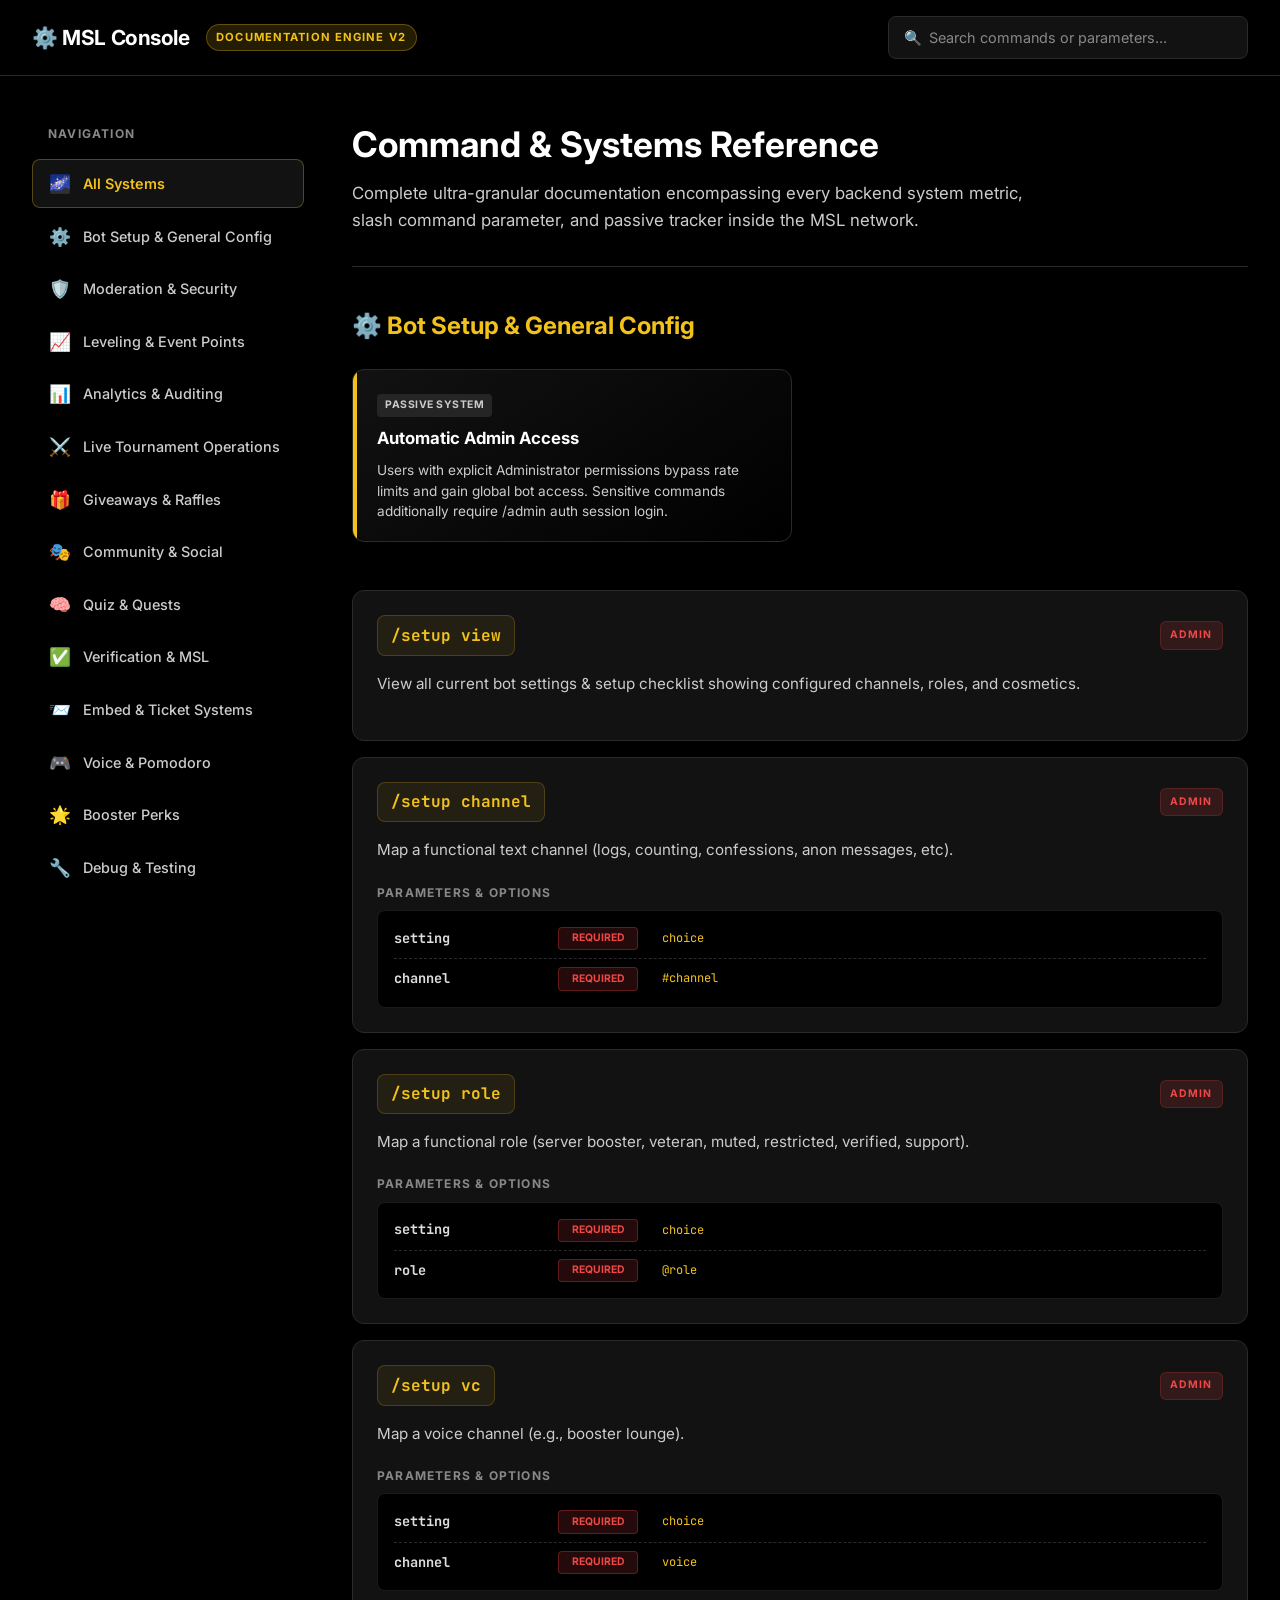
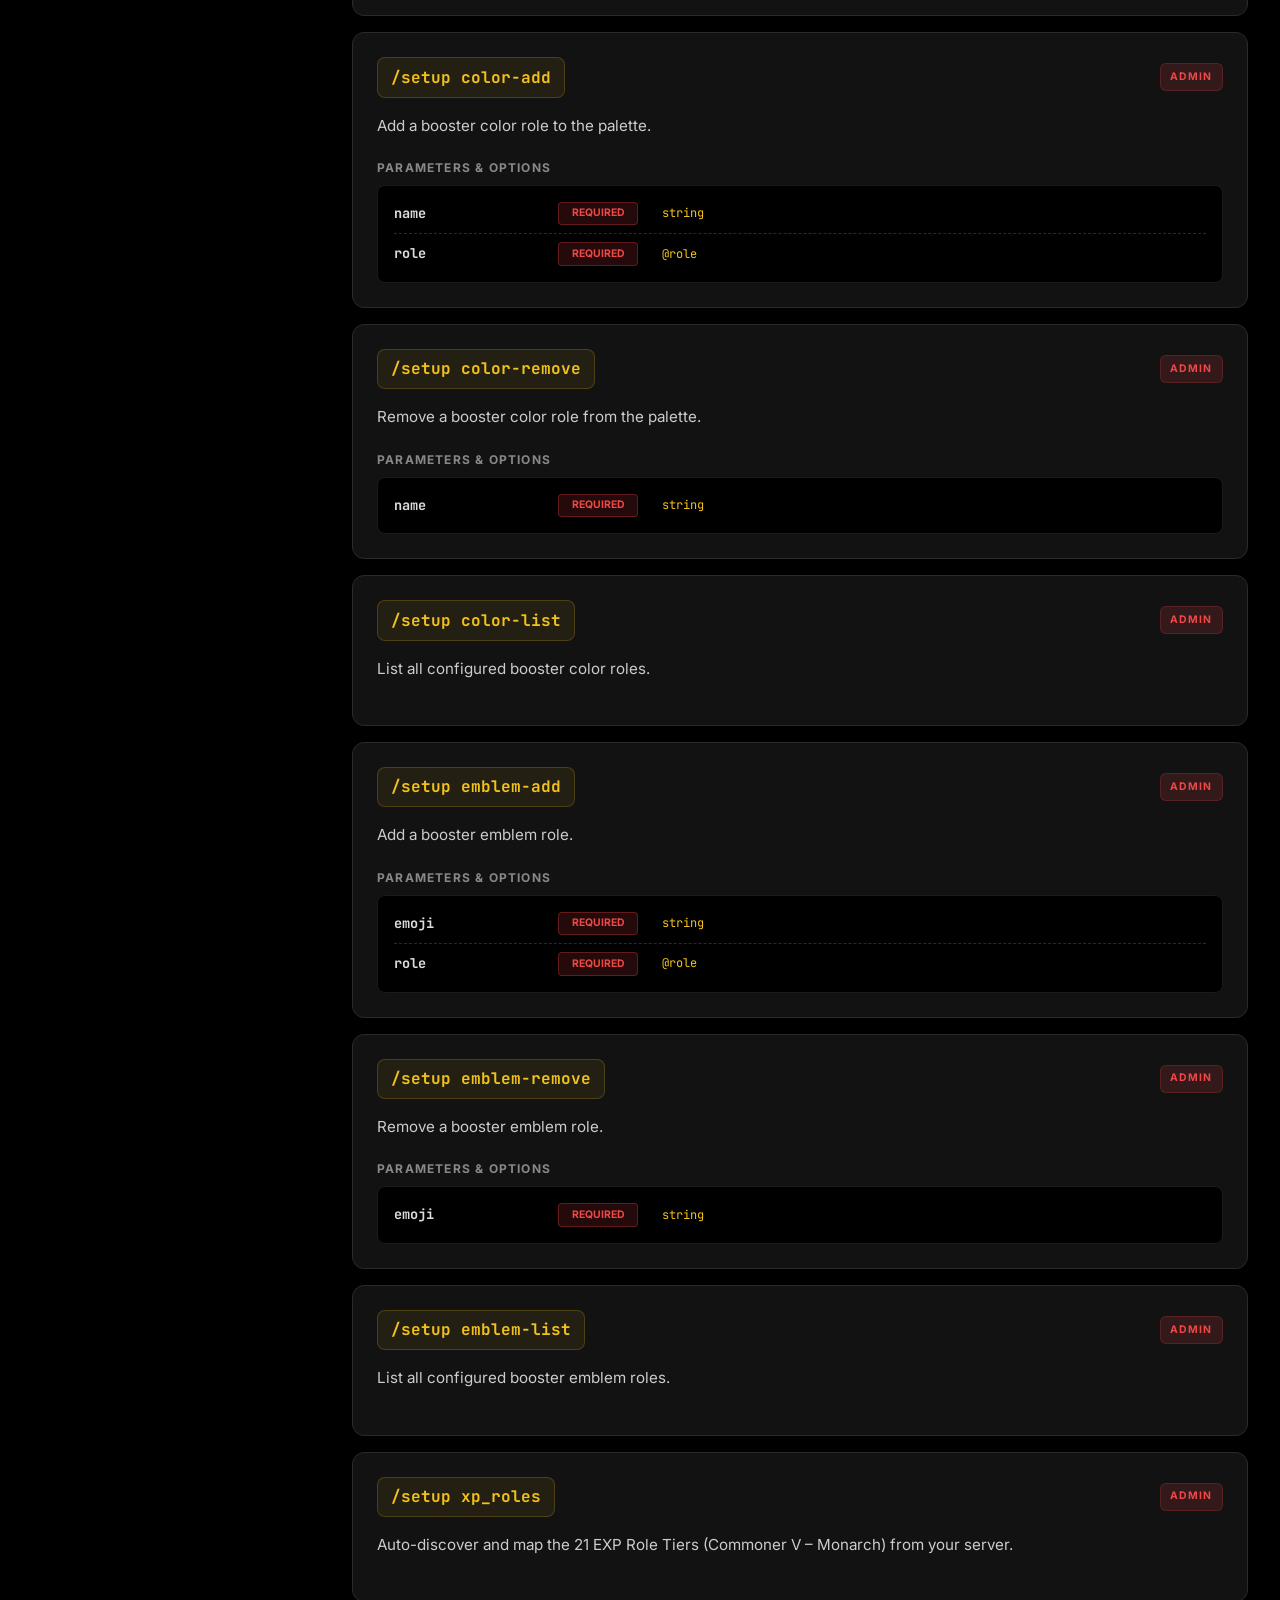
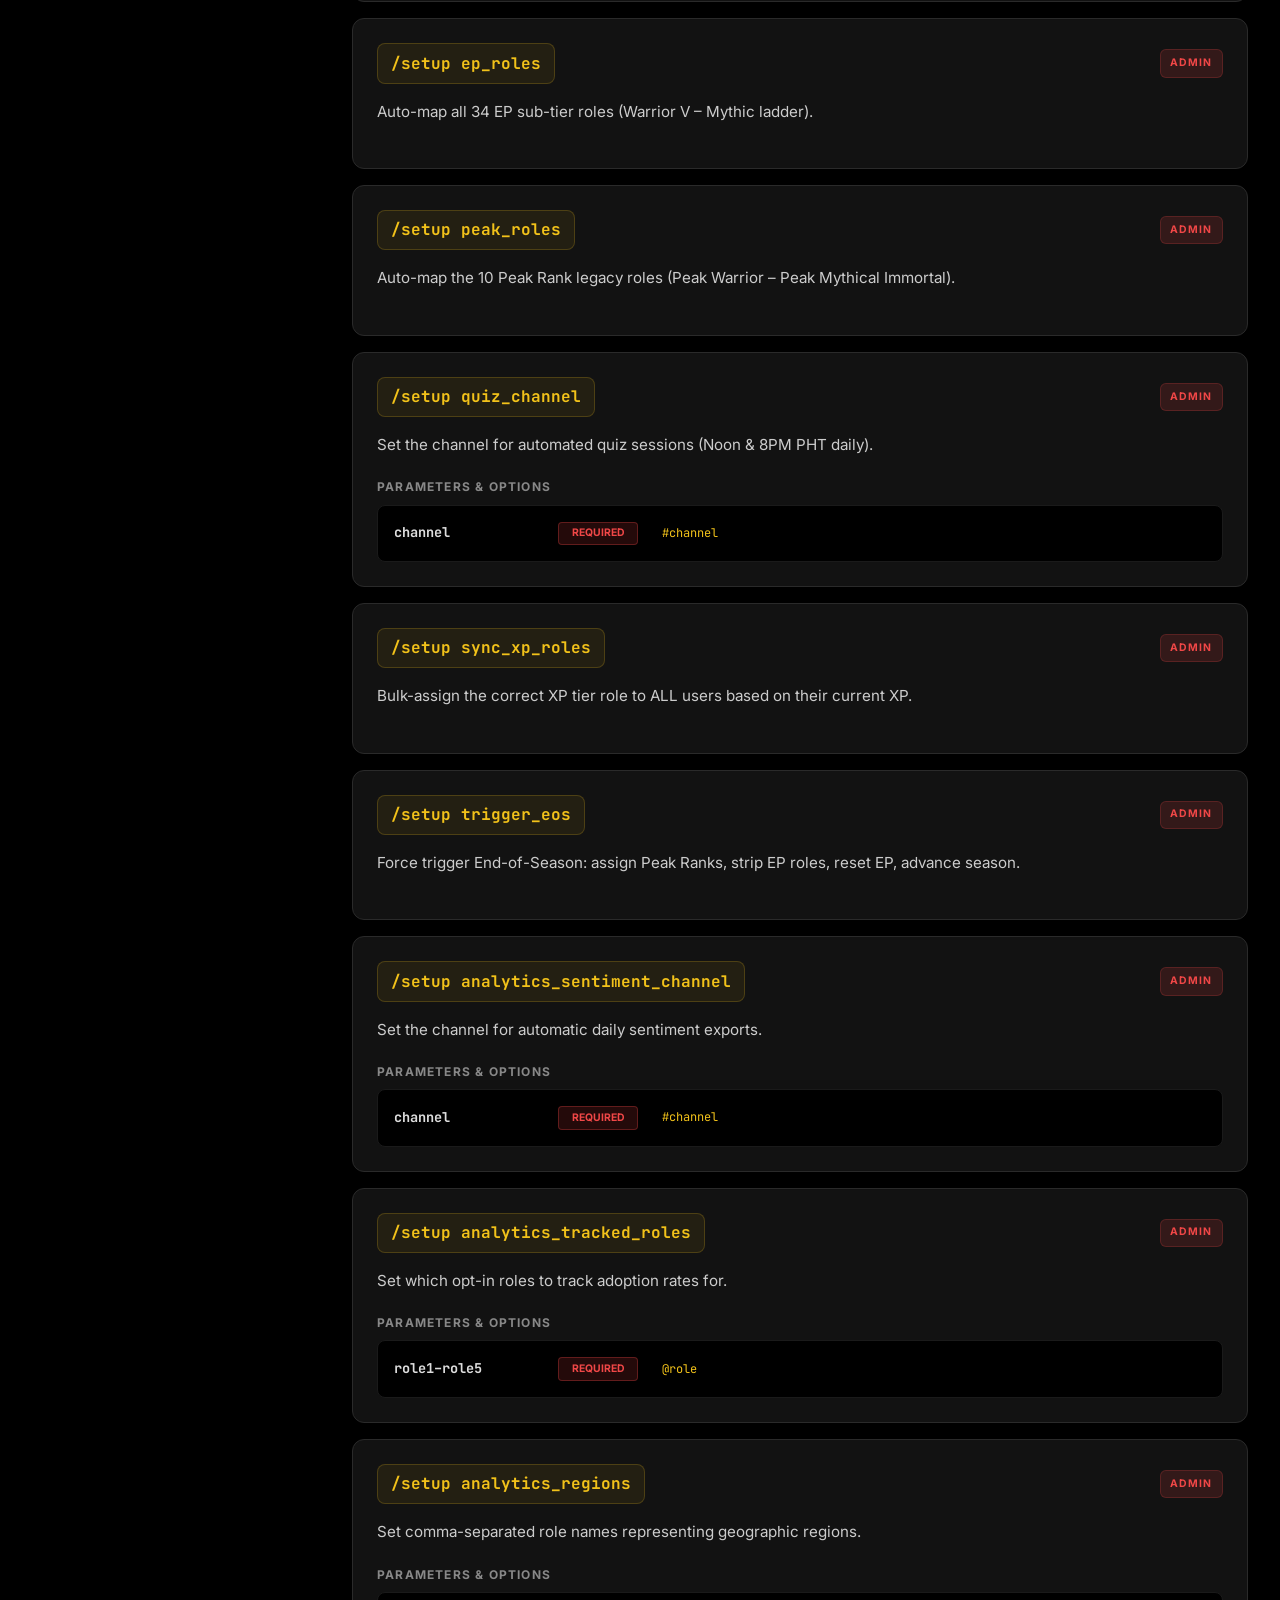
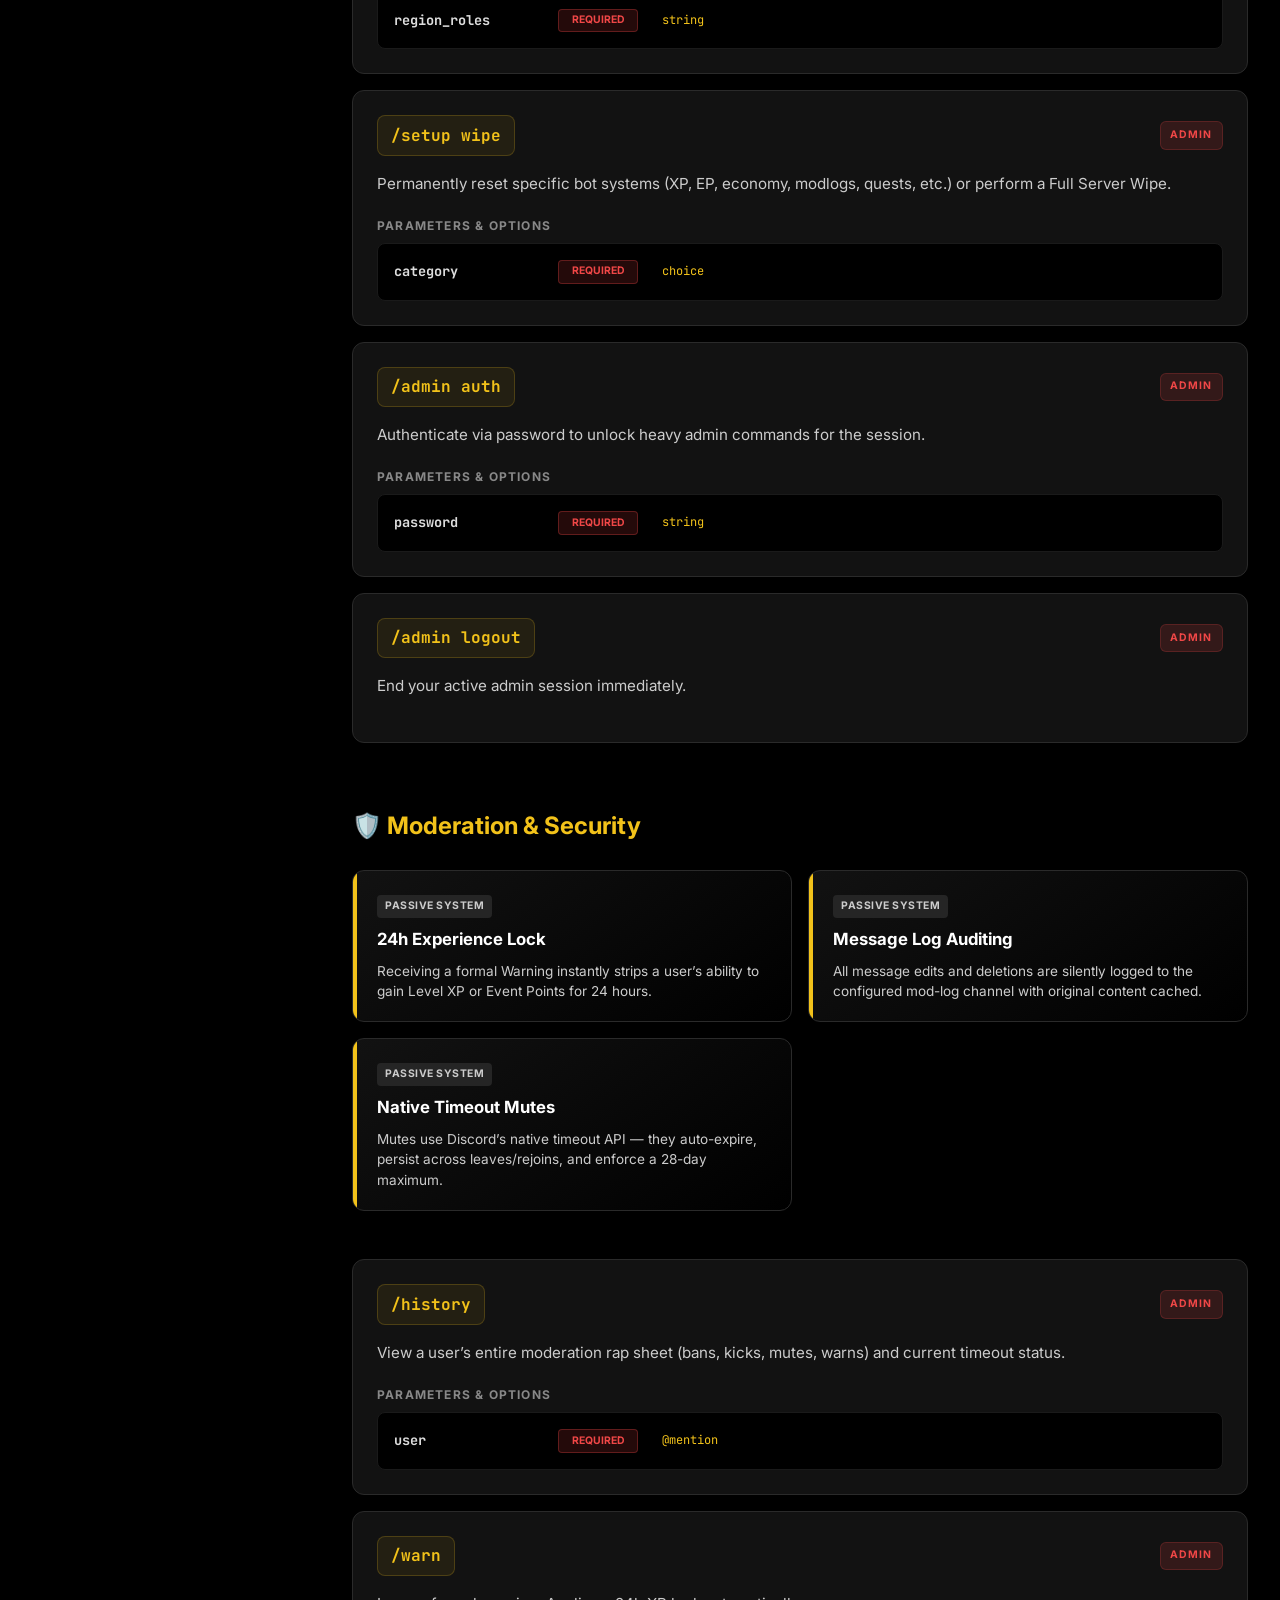
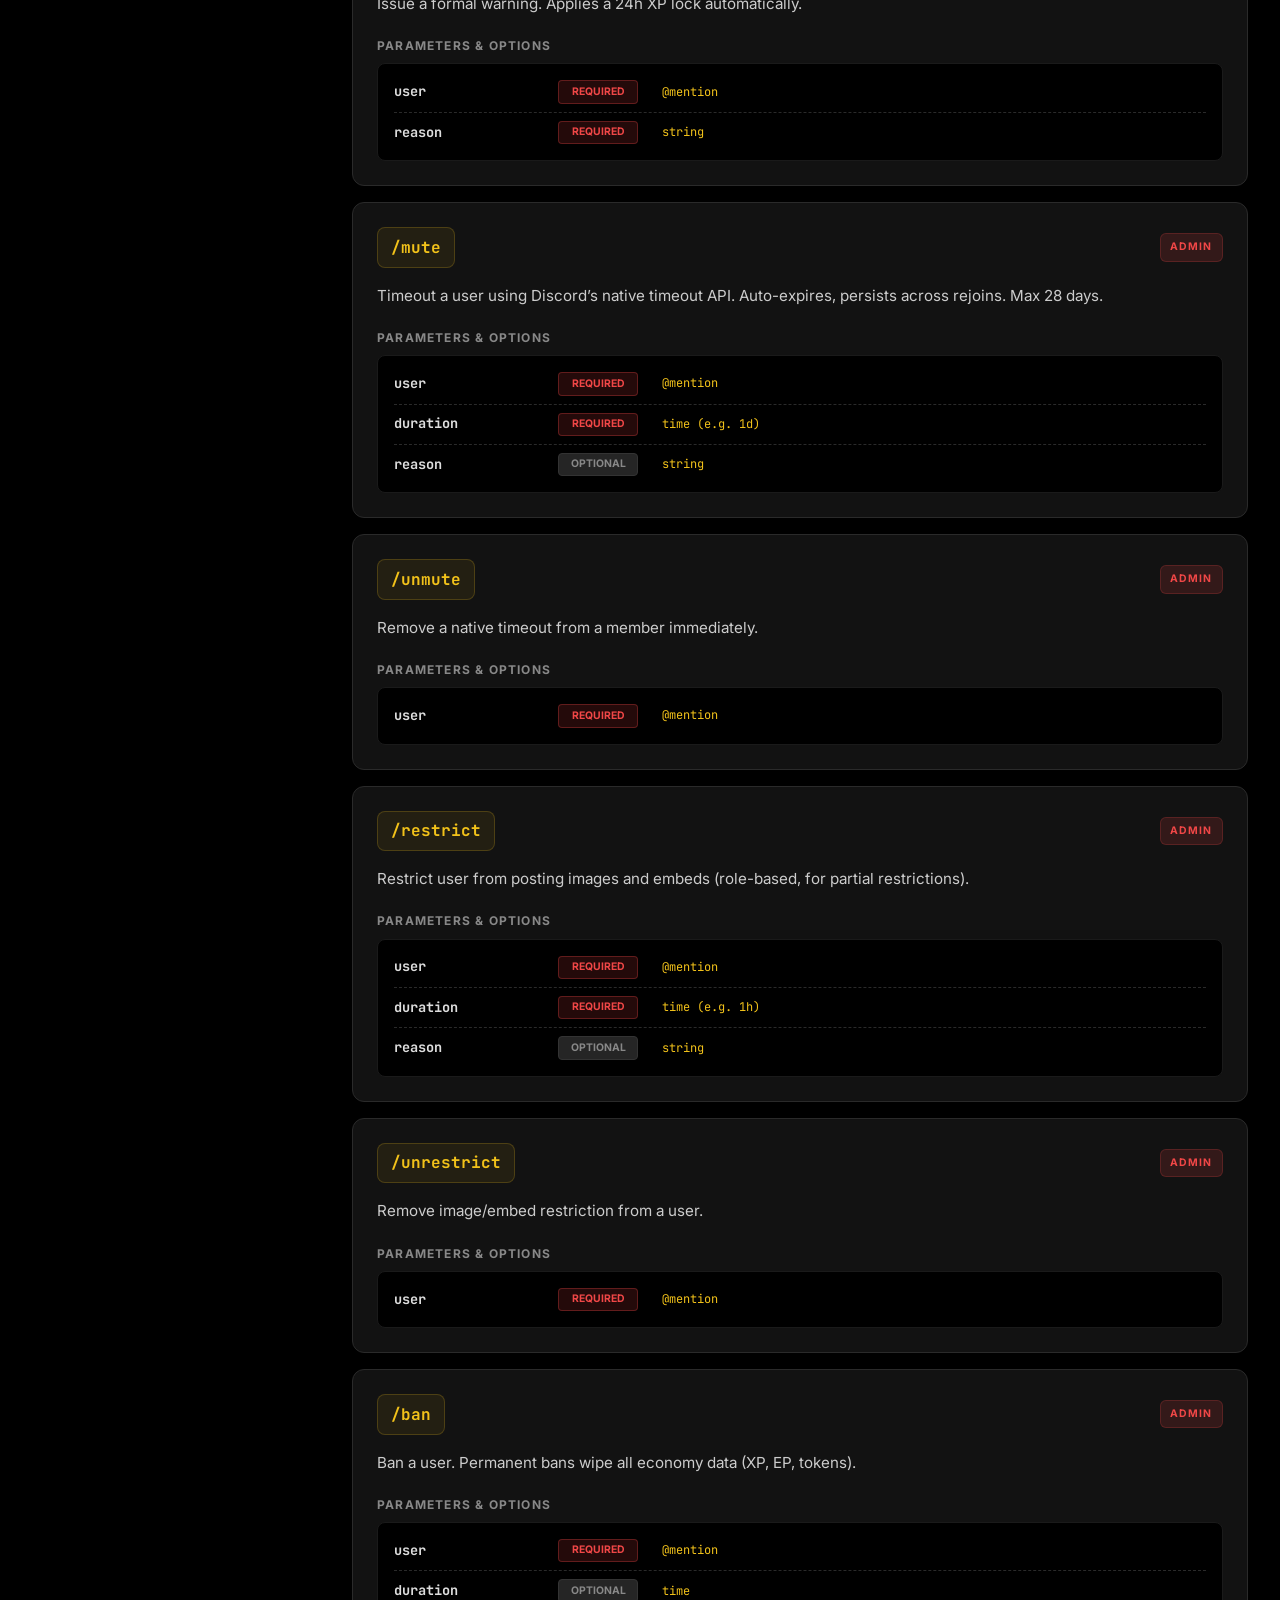
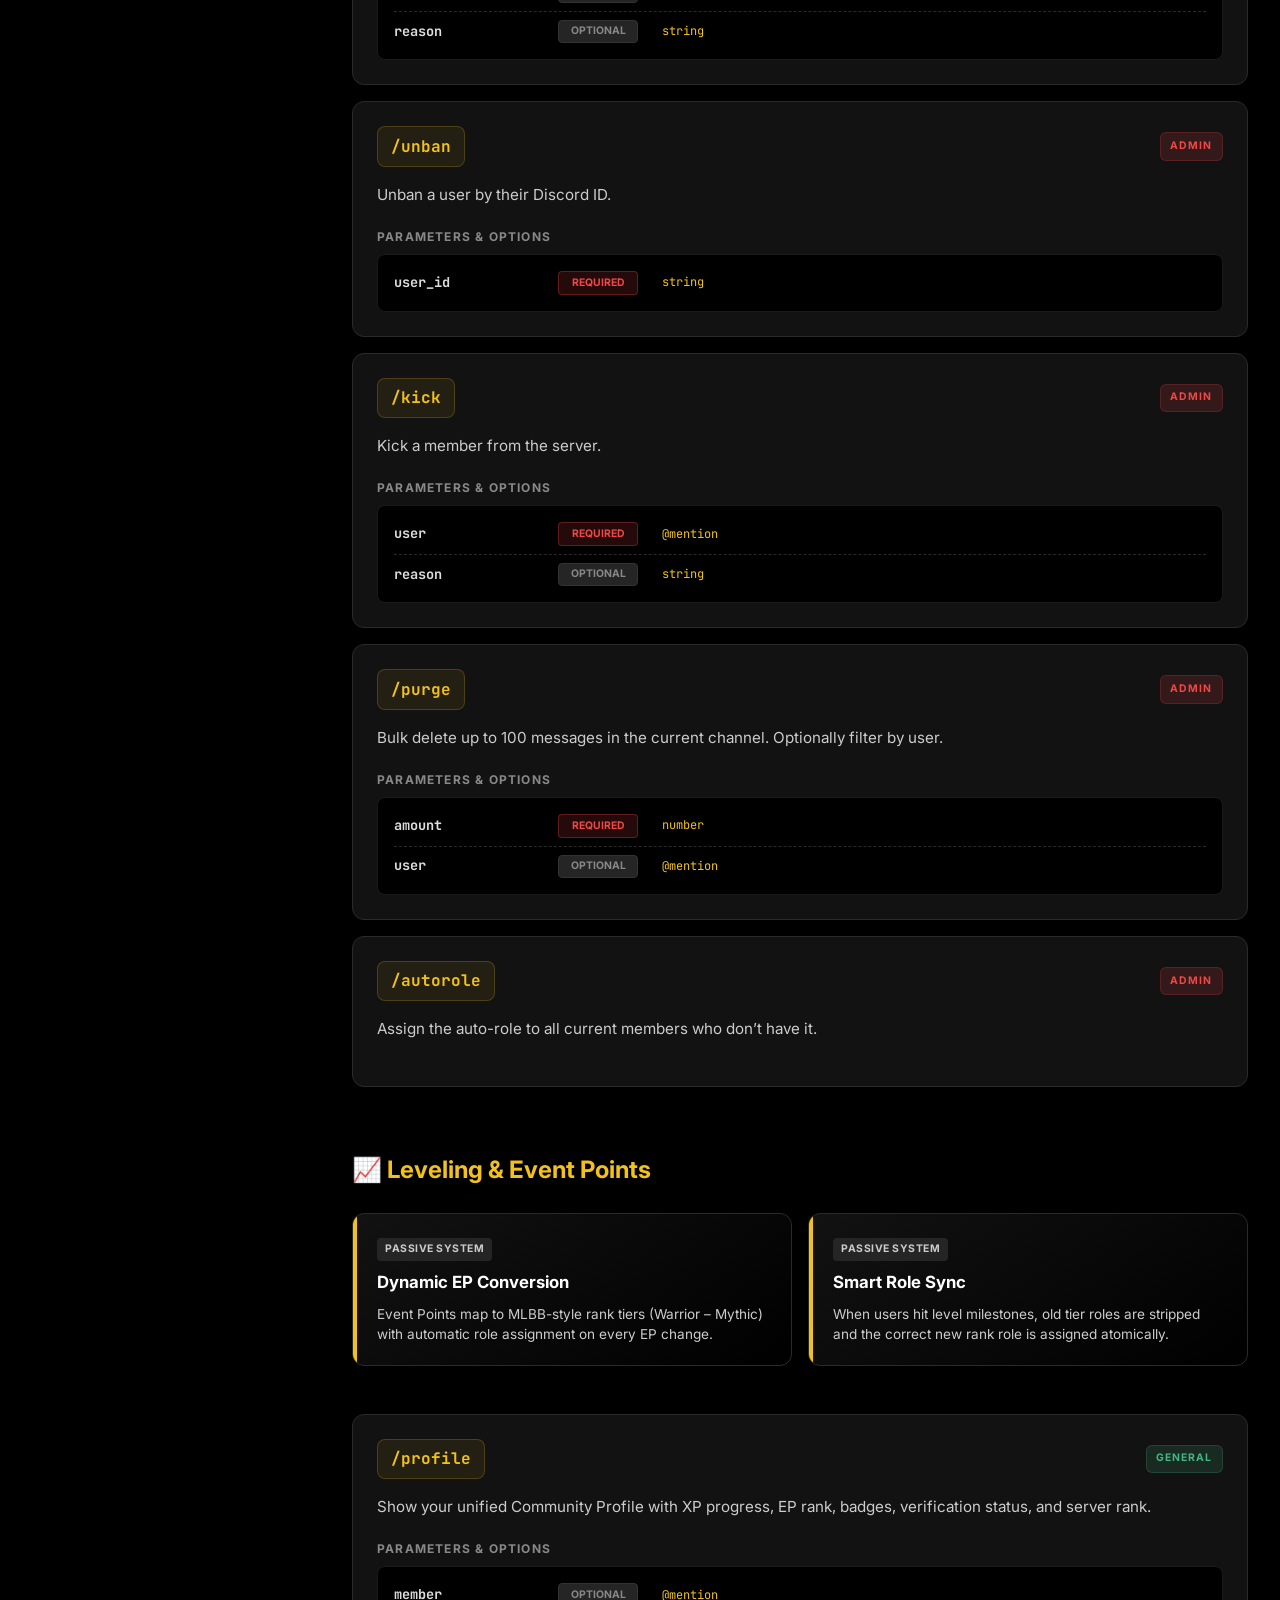
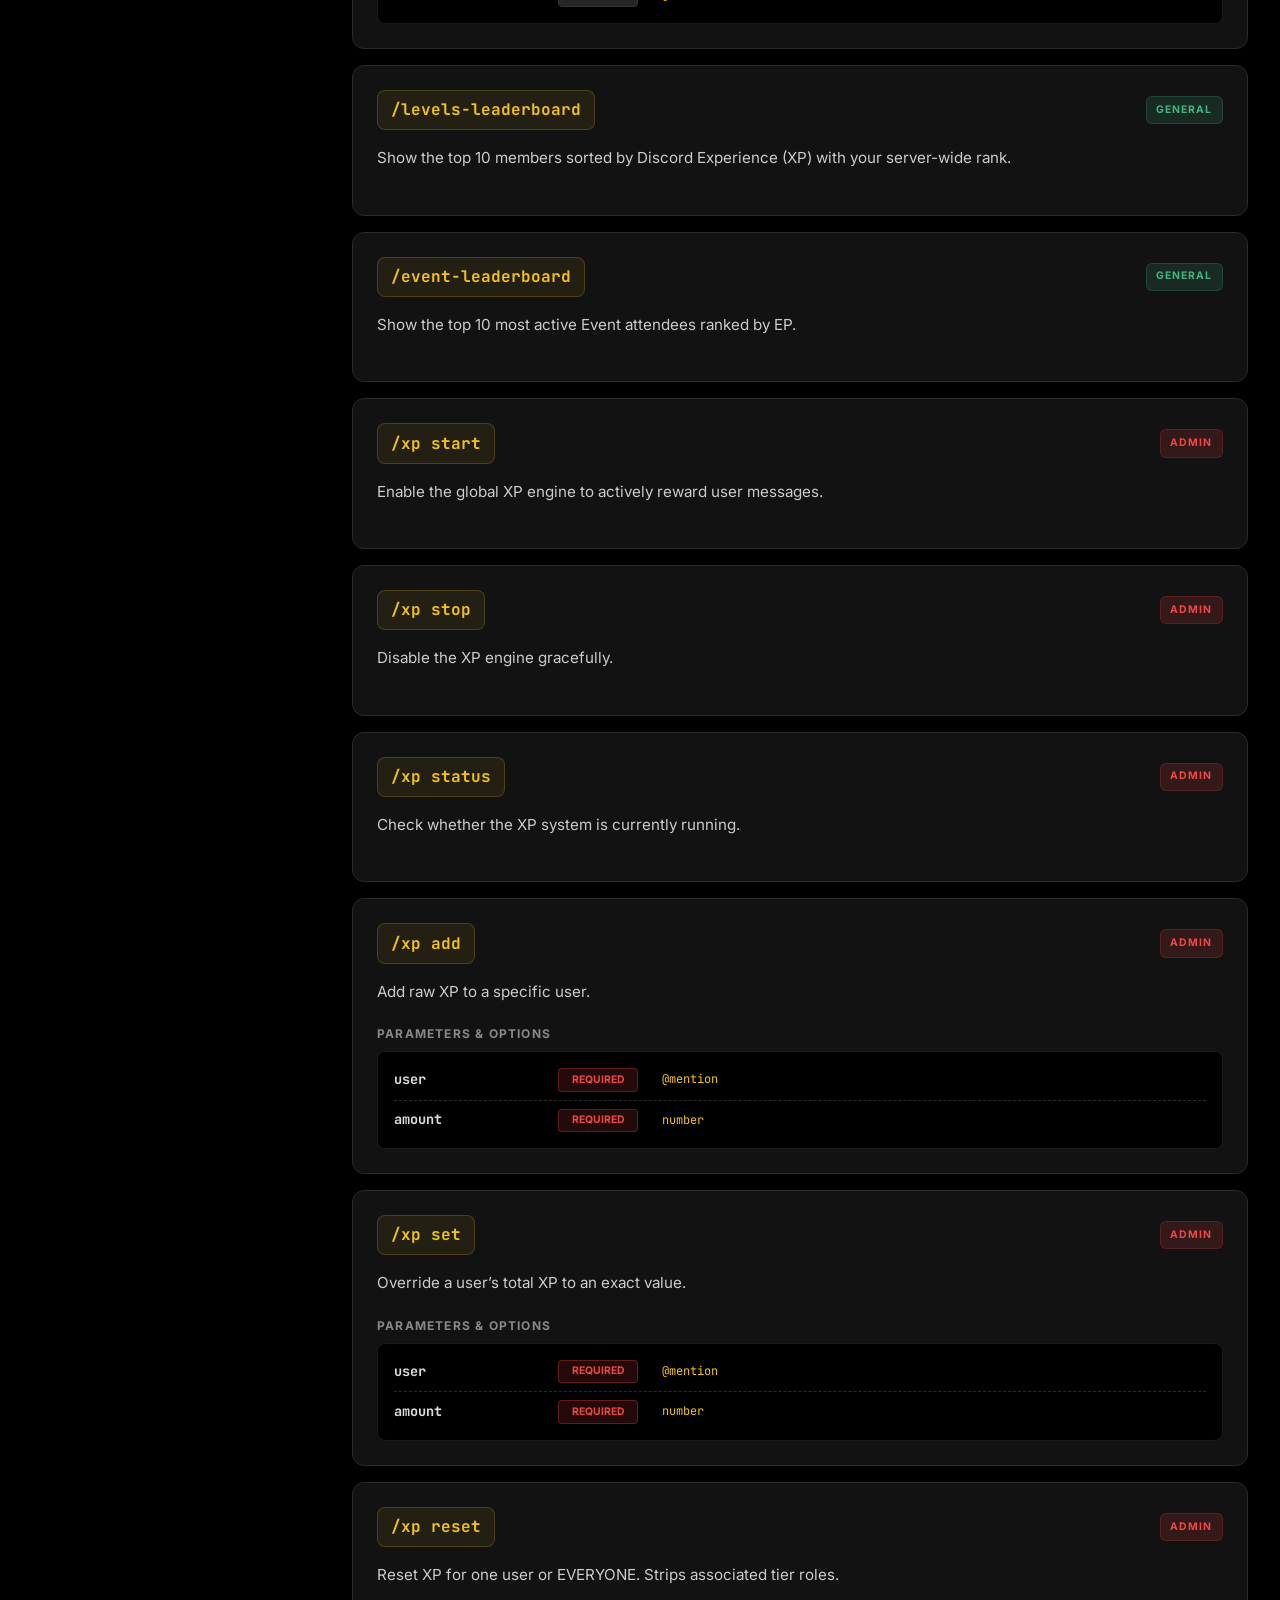
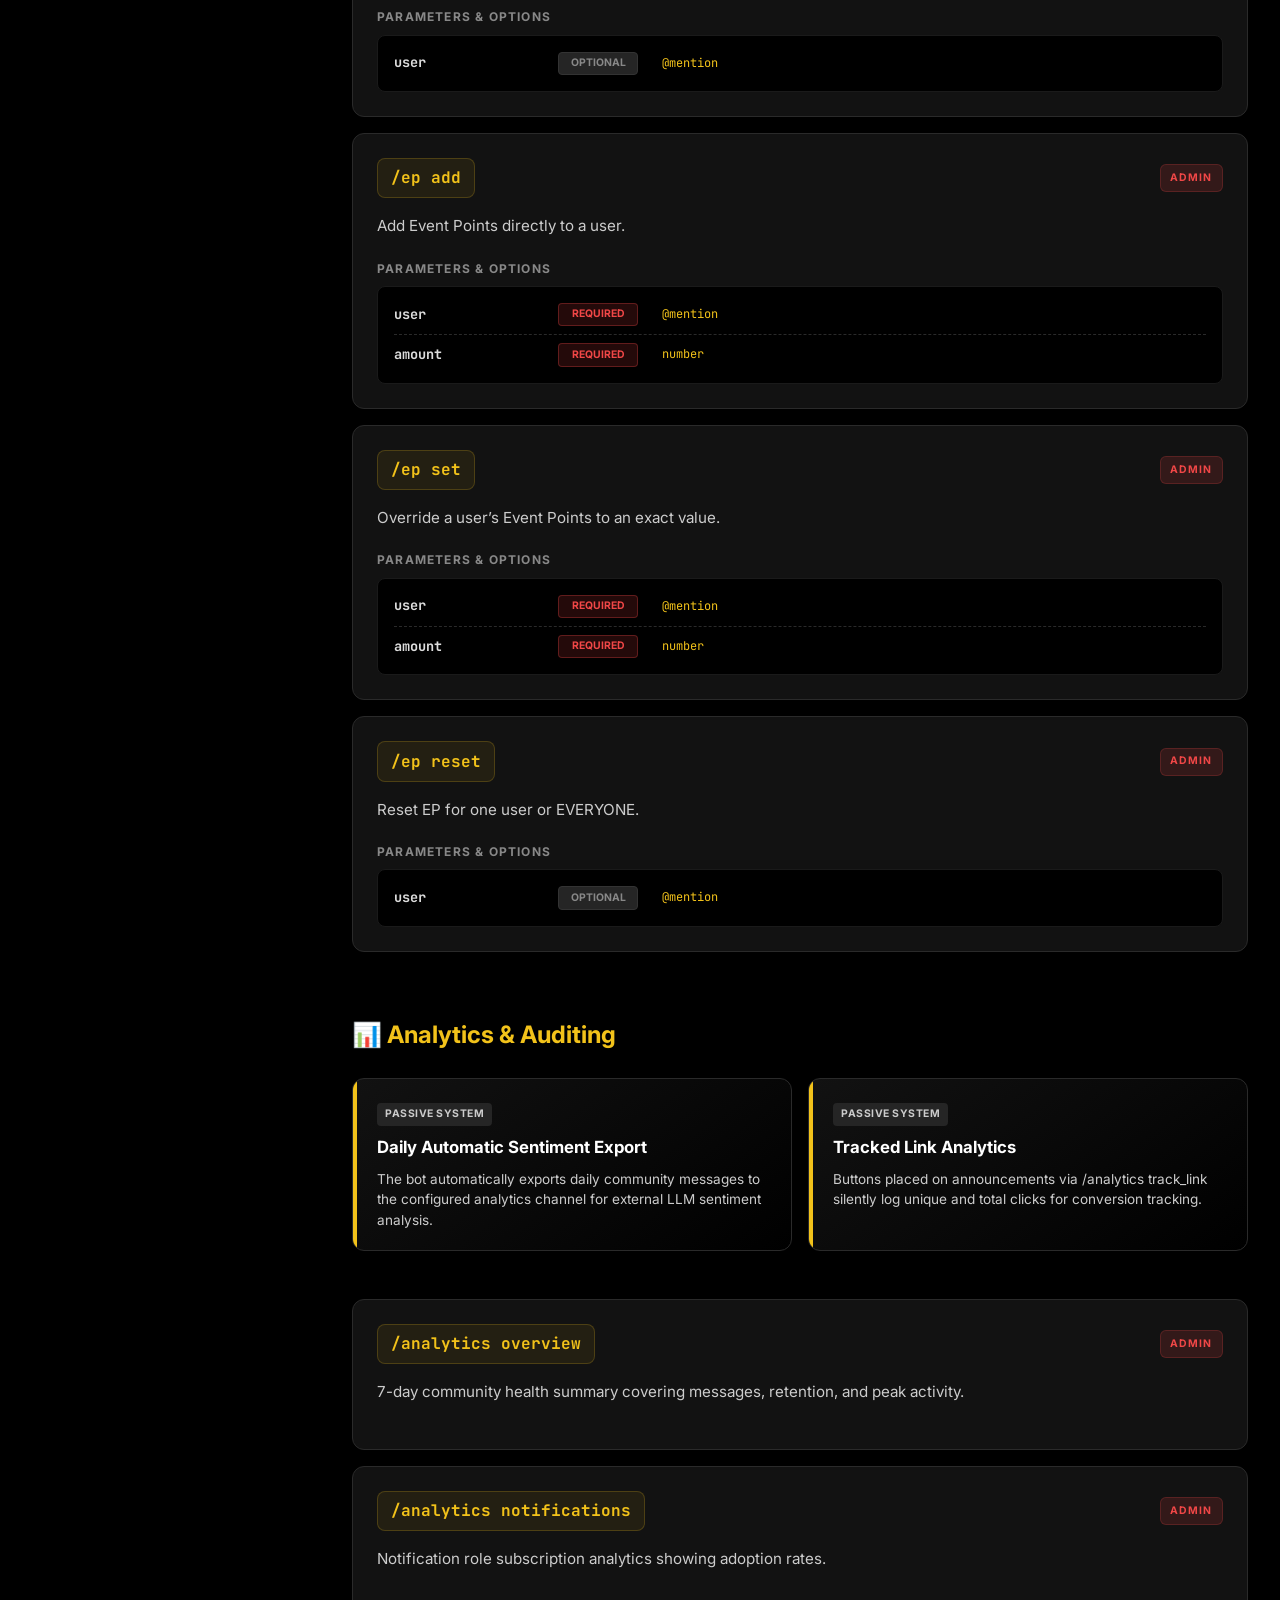
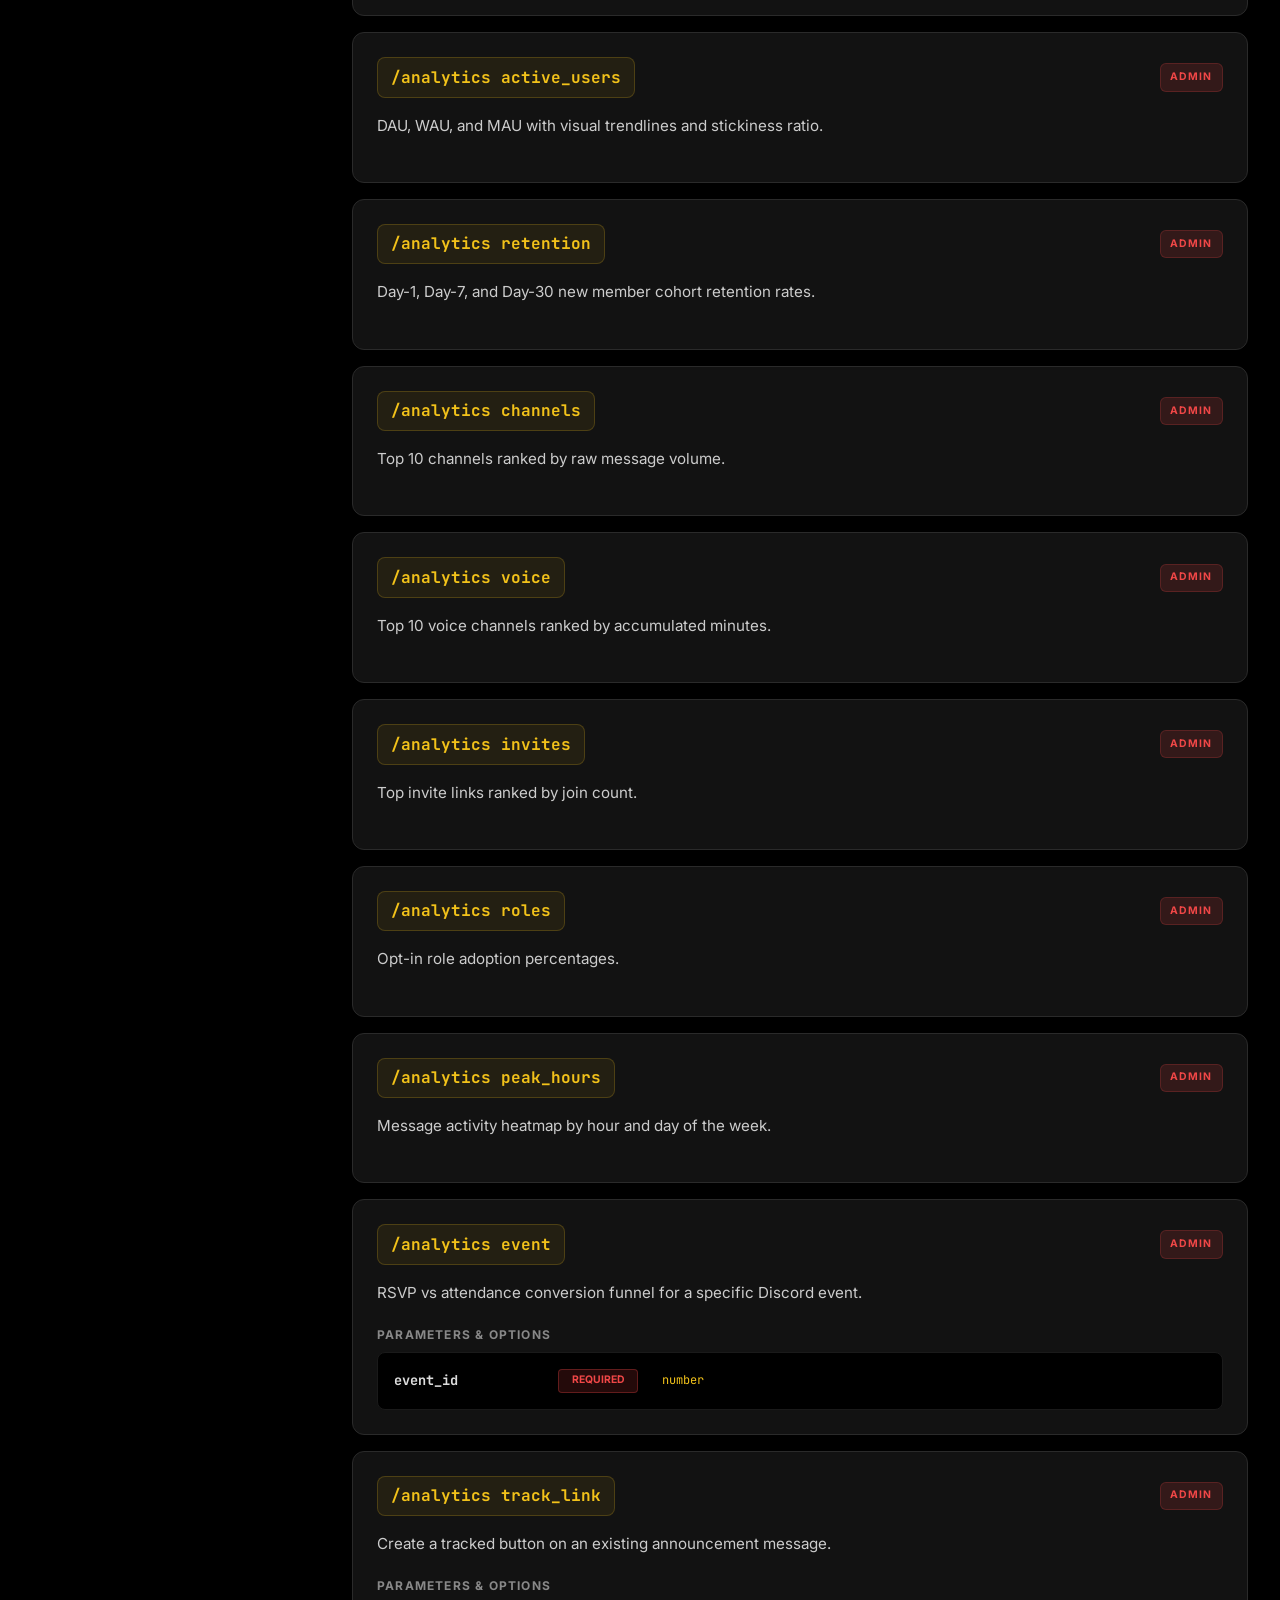
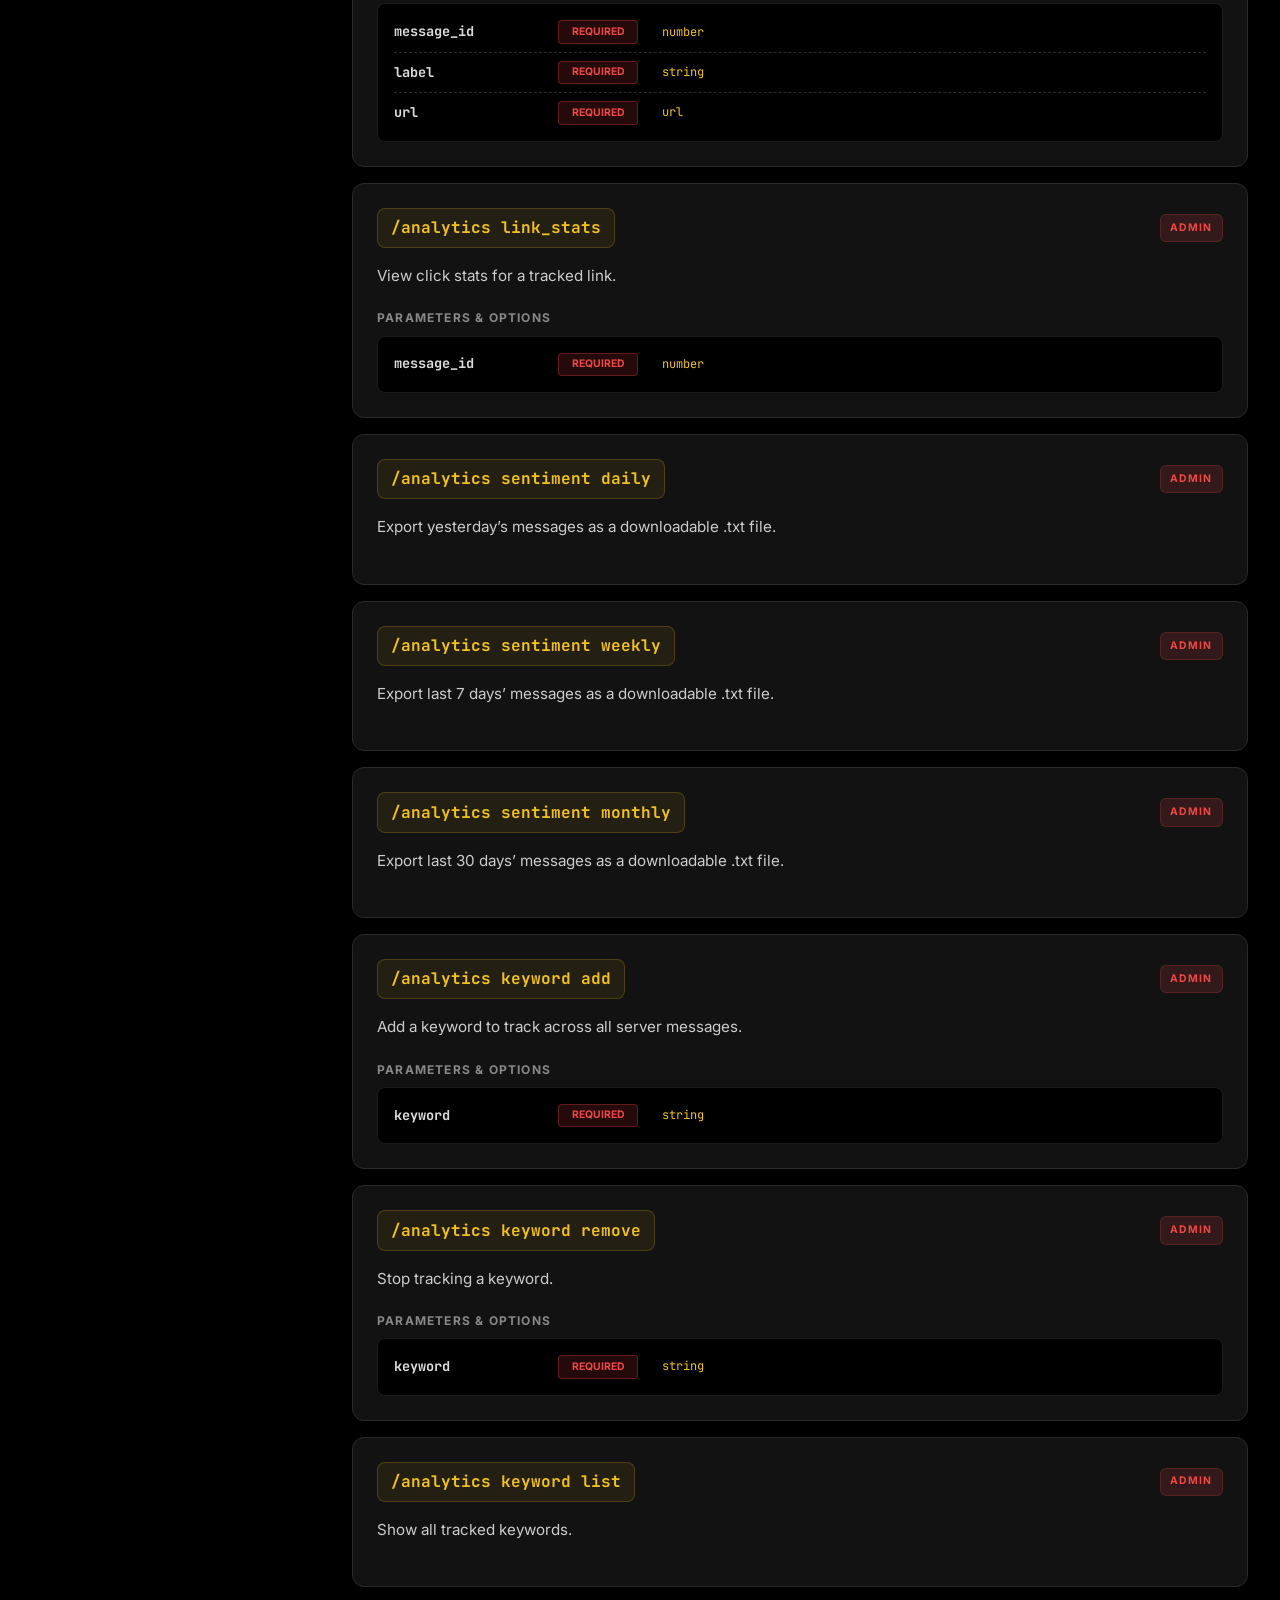
==== commit 60b0328c: "docs: comprehensive audit and rewrite of all 124 commands across 13 categories Major corrections: - " ====
--- a/docs/index.html
+++ b/docs/index.html
@@ -470,7 +470,31 @@
     </div>
 
 <script>
-const DB_DATA = [{"category": "Bot Setup & General Config", "emoji": "\u2699\ufe0f", "id": "setup", "features": [{"name": "Automatic Admin Roles", "type": "passive", "desc": "Users with explicit Administrator permissions automatically bypass rate limits and inherit global bot access without needing explicit assignments."}], "commands": [{"syntax": "/setup view", "desc": "View all current bot settings & setup checklist.", "access": "admin", "params": []}, {"syntax": "/setup channel", "desc": "Map a functional text channel (e.g., counting, confessions).", "access": "admin", "params": [{"name": "setting", "type": "choice", "required": true}, {"name": "channel", "type": "#channel", "required": true}]}, {"syntax": "/setup role", "desc": "Map a functional role (e.g., muted, level tiers).", "access": "admin", "params": [{"name": "setting", "type": "choice", "required": true}, {"name": "role", "type": "@role", "required": true}]}, {"syntax": "/setup vc", "desc": "Map a voice channel (e.g., Create-to-Join).", "access": "admin", "params": [{"name": "setting", "type": "choice", "required": true}, {"name": "channel", "type": "voice", "required": true}]}, {"syntax": "/setup color-add", "desc": "Add a new booster color role to the palette.", "access": "admin", "params": [{"name": "name", "type": "string", "required": true}, {"name": "role", "type": "@role", "required": true}]}, {"syntax": "/setup emblem-add", "desc": "Add a new booster emblem role.", "access": "admin", "params": [{"name": "emoji", "type": "string", "required": true}, {"name": "role", "type": "@role", "required": true}]}, {"syntax": "/setup wipe", "desc": "Strictly reset specific bot systems or perform a Full Server Wipe.", "access": "admin", "params": [{"name": "category", "type": "choice", "required": true}]}]}, {"category": "Analytics & Auditing", "emoji": "\ud83d\udcca", "id": "analytics", "features": [{"name": "Daily Automatic Sentiment Export", "type": "passive", "desc": "The bot automatically scrapes daily sentiment and outputs deep NLP insight to the mapped analytics channel every 24 hours."}], "commands": [{"syntax": "/analytics overview", "desc": "7-day community health summary covering messages, retention, and peak activity.", "access": "admin", "params": []}, {"syntax": "/analytics active_users", "desc": "Calculate DAU, WAU, and MAU with visual trendlines and stickiness ratio.", "access": "admin", "params": []}, {"syntax": "/analytics retention", "desc": "Day-1, Day-7, and Day-30 new member cohort retention rates.", "access": "admin", "params": []}, {"syntax": "/analytics channels", "desc": "Top 10 channels ranked by raw message volume.", "access": "admin", "params": []}, {"syntax": "/analytics voice", "desc": "Top 10 voice channels ranked by accumulated minutes.", "access": "admin", "params": []}, {"syntax": "/analytics invites", "desc": "Top discord invite links ranked by join conversion count.", "access": "admin", "params": []}, {"syntax": "/analytics roles", "desc": "Opt-in role adoption percentages for community monitoring.", "access": "admin", "params": []}, {"syntax": "/analytics peak_hours", "desc": "Message activity heatmap organized by hour and day of the week.", "access": "admin", "params": []}, {"syntax": "/analytics daily", "desc": "Export yesterday's full message repository as a downloadable .txt file.", "access": "admin", "params": []}, {"syntax": "/analytics add", "desc": "Add a specific custom keyword to track across all server messages.", "access": "admin", "params": [{"name": "keyword", "type": "string", "required": true}]}, {"syntax": "/analytics track_link", "desc": "Create a tracked button on an existing announcement message.", "access": "admin", "params": [{"name": "message_id", "type": "number", "required": true}, {"name": "label", "type": "string", "required": true}, {"name": "url", "type": "url", "required": true}]}, {"syntax": "/analytics event", "desc": "RSVP vs Real Attendance conversion funnel for a specific linked event.", "access": "admin", "params": [{"name": "event_id", "type": "number", "required": true}]}]}, {"category": "Moderation & Security", "emoji": "\ud83d\udee1\ufe0f", "id": "mod", "features": [{"name": "24h Experience Lock", "type": "passive", "desc": "Receiving a formal Warning instantly strips a user's ability to gain Level XP or Event Points for 24 hours."}, {"name": "Message Log Auditing", "type": "passive", "desc": "Any message edits and deletions are silently logged to the #mod-logs channel, caching the immediate previous payload string."}], "commands": [{"syntax": "/history", "desc": "View a user's entire moderation rap sheet (bans, kicks, mutes, warns).", "access": "admin", "params": [{"name": "user", "type": "@mention", "required": true}]}, {"syntax": "/warn", "desc": "Issue a formal warning (applies the 24h XP lock automatically).", "access": "admin", "params": [{"name": "user", "type": "@mention", "required": true}, {"name": "reason", "type": "string", "required": true}]}, {"syntax": "/mute", "desc": "Time-out a user by assigning the Muted role temporarily.", "access": "admin", "params": [{"name": "user", "type": "@mention", "required": true}, {"name": "duration", "type": "time (e.g. 1d)", "required": true}, {"name": "reason", "type": "string", "required": false}]}, {"syntax": "/restrict", "desc": "Restrict user from posting images and embeds.", "access": "admin", "params": [{"name": "user", "type": "@mention", "required": true}, {"name": "duration", "type": "time (e.g. 1h)", "required": true}, {"name": "reason", "type": "string", "required": false}]}, {"syntax": "/unrestrict", "desc": "Remove image/embed restriction from user.", "access": "admin", "params": [{"name": "user", "type": "@mention", "required": true}]}, {"syntax": "/ban", "desc": "Ban a user. Warning: Permanent bans physically wipe economy tables.", "access": "admin", "params": [{"name": "user", "type": "@mention", "required": true}, {"name": "duration", "type": "time", "required": false}, {"name": "reason", "type": "string", "required": false}]}, {"syntax": "/kick", "desc": "Kick a member from the server cleanly.", "access": "admin", "params": [{"name": "user", "type": "@mention", "required": true}, {"name": "reason", "type": "string", "required": false}]}, {"syntax": "/purge", "desc": "Bulk delete up to 100 messages in the current channel.", "access": "admin", "params": [{"name": "amount", "type": "number", "required": true}, {"name": "user", "type": "@mention", "required": false}]}, {"syntax": "/autorole", "desc": "Assign the default role to all members who somehow skipped verification.", "access": "admin", "params": []}]}, {"category": "Leveling & Event Points", "emoji": "\ud83d\udcc8", "id": "leveling", "features": [{"name": "Dynamic EP Conversion", "type": "passive", "desc": "Event Points actively influence the user's Tier Name (Mythic, Legend, Warrior) strictly adhering to Mobile Legends rank distributions."}, {"name": "Smart Role Sync", "type": "passive", "desc": "When users hit Level milestones, prior tiered roles are cleanly deleted and the new rank is automatically attached without cache flooding."}], "commands": [{"syntax": "/profile", "desc": "Render the all-in-one comprehensive gaming and discord profile.", "access": "general", "params": [{"name": "member", "type": "@mention", "required": false}]}, {"syntax": "/levels-leaderboard", "desc": "Show the top 10 members sorted purely by Discord Experience (XP).", "access": "general", "params": []}, {"syntax": "/xp start", "desc": "Enable the global XP engine to actively reward user messages.", "access": "admin", "params": []}, {"syntax": "/xp stop", "desc": "Disable the XP engine gracefully.", "access": "admin", "params": []}, {"syntax": "/xp add", "desc": "Inject raw XP onto a specific target.", "access": "admin", "params": [{"name": "user", "type": "@mention", "required": true}, {"name": "amount", "type": "number", "required": true}]}, {"syntax": "/xp set", "desc": "Force edit an account's total XP precisely.", "access": "admin", "params": [{"name": "user", "type": "@mention", "required": true}, {"name": "amount", "type": "number", "required": true}]}, {"syntax": "/ep add", "desc": "Add Event Points directly for out-of-ecosystem tournament winnings.", "access": "admin", "params": [{"name": "user", "type": "@mention", "required": true}, {"name": "amount", "type": "number", "required": true}]}, {"syntax": "/ep set", "desc": "Override Event Points.", "access": "admin", "params": [{"name": "user", "type": "@mention", "required": true}, {"name": "amount", "type": "number", "required": true}]}, {"syntax": "/setup xp_roles", "desc": "Auto-discover and map the 21 EXP Role Tiers dynamically.", "access": "admin", "params": []}, {"syntax": "/setup ep_roles", "desc": "Auto-map all 34 EP sub-tier cascading tournament roles.", "access": "admin", "params": []}, {"syntax": "/setup trigger_eos", "desc": "End of Season Logic. Wipes all current EP globally, locks Peak Rank roles asynchronously natively via DB batch.", "access": "admin", "params": []}]}, {"category": "Giveaways & Raffles", "emoji": "\ud83c\udf81", "id": "giveaways", "features": [{"name": "Event Requirement Gates", "type": "passive", "desc": "Event Raffles can implicitly demand users be actively attending an RSVP event via dynamic requirement parsing."}, {"name": "Scheduled Booster Weekly Raffle", "type": "passive", "desc": "Runs identically every Sunday at 8:00 AM (UTC+8). Requires 7 days minimal bolstering to prevent churn exploiting!"}], "commands": [{"syntax": "/event create", "desc": "Construct and deploy an automated interactive Raffle panel.", "access": "admin", "params": [{"name": "title", "type": "string", "required": true}, {"name": "prize", "type": "string", "required": true}, {"name": "channel", "type": "#channel", "required": true}, {"name": "winners", "type": "number", "required": true}, {"name": "duration_minutes", "type": "number", "required": true}, {"name": "requirements", "type": "choice", "required": false}]}, {"syntax": "/event draw", "desc": "Manually trigger an active raffle to roll its random cryptographically secure winners right now.", "access": "admin", "params": [{"name": "raffle_id", "type": "number", "required": true}]}, {"syntax": "/event cancel", "desc": "Annihilate a malfunctioning or irrelevant raffle cleanly.", "access": "admin", "params": [{"name": "raffle_id", "type": "number", "required": true}]}, {"syntax": "/raffles", "desc": "List all active operational raffles visible to users.", "access": "general", "params": []}, {"syntax": "/booster force-booster-raffle", "desc": "Trigger the Weekly Diamond Booster Raffle forcefully over manual override.", "access": "admin", "params": [{"name": "ignore_7day_rule", "type": "boolean", "required": false}]}]}, {"category": "Anonymous & Social", "emoji": "\ud83c\udfad", "id": "social", "features": [{"name": "Persistent Sticky Panel", "type": "passive", "desc": "The Anon Message panel checks message bounds via API; if the channel has been active, it deletes and cleanly reprints itself exactly at the bottom border every 10 mins."}, {"name": "Threaded Identity Redaction", "type": "passive", "desc": "Anonymous Replies are routed natively into Discord inline-threads, effectively preventing meta-tracking from Discord's inherent UX."}], "commands": [{"syntax": "/anon deploy", "desc": "Deploy the core sticky anonymous messaging interface.", "access": "admin", "params": []}, {"syntax": "/confessions deploy", "desc": "Deploy the anonymous confessions board UI.", "access": "admin", "params": []}, {"syntax": "/social thank", "desc": "Thank an ally for assisting you! Awards them highly restricted +10 native XP.", "access": "general", "params": [{"name": "user", "type": "@mention", "required": true}]}, {"syntax": "/social bind-badges", "desc": "Admin macro linking specific dynamic badges to literal Discord physical roles.", "access": "admin", "params": []}]}, {"category": "Live Tournament Operations", "emoji": "\u2694\ufe0f", "id": "tournaments", "features": [{"name": "Strict Budget Economy", "type": "passive", "desc": "Placements enforce mathematical event caps. A 10K tournament budget ensures admins cannot accidentally generate 15K EP among winners!"}], "commands": [{"syntax": "/event kiosk", "desc": "Spawn an RSVP Check-In UI inside a scheduled Native Voice Event.", "access": "admin", "params": [{"name": "event_id", "type": "string", "required": true}, {"name": "ep", "type": "number", "required": true}, {"name": "description", "type": "string", "required": true}]}, {"syntax": "/event cap-placement", "desc": "Lock the budget distribution value globally.", "access": "admin", "params": [{"name": "event_id", "type": "string", "required": true}, {"name": "total_budget", "type": "number", "required": true}]}, {"syntax": "/event placement", "desc": "Award a distinct placement payout (1st, 2nd, MVP, etc).", "access": "admin", "params": [{"name": "event_id", "type": "string", "required": true}, {"name": "user", "type": "@mention", "required": true}, {"name": "placement", "type": "string", "required": true}, {"name": "total_ep_value", "type": "number", "required": true}]}, {"syntax": "/event revoke", "desc": "Destroy a payout from DB cleanly.", "access": "admin", "params": [{"name": "event_id", "type": "string", "required": true}, {"name": "user", "type": "@mention", "required": true}]}, {"syntax": "/event status", "desc": "Real-time diagnostic UX measuring active volume caps and event completion ratios.", "access": "admin", "params": [{"name": "event_id", "type": "string", "required": true}]}, {"syntax": "/event add", "desc": "Instantly expand a running event by linking multiple overflow VCs into its bounds for unified tracking.", "access": "admin", "params": [{"name": "event_id", "type": "string", "required": true}, {"name": "channel", "type": "voice", "required": true}]}]}, {"category": "Interactive Utilities", "emoji": "\ud83c\udfae", "id": "utilities", "features": [{"name": "Active Counting Integrity Tracker", "type": "passive", "desc": "Monitors the #counting channel natively. Stores and manages top 3 current and highscore contributors directly onto the dynamic leaderboard."}, {"name": "Dynamic Temporary VCs", "type": "passive", "desc": "When utilizing the configured auto-voice join channel, temporary personalized locked VCs dynamically deploy and self-destruct effortlessly."}], "commands": [{"syntax": "/quiz start", "desc": "Manually spin up a Quiz pipeline using loaded CSV files.", "access": "admin", "params": []}, {"syntax": "/quiz stop", "desc": "Halt an active quiz pipeline forcefully.", "access": "admin", "params": []}, {"syntax": "/quiz reload", "desc": "Flush RAM cache and reboot CSV questions array into memory.", "access": "admin", "params": []}, {"syntax": "/quiz-leaderboard", "desc": "Load up the highest cognitive earners from active quizzes.", "access": "general", "params": []}, {"syntax": "/pomodoro start", "desc": "Begin an intensive active studying Voice sequence. Pings participants locally.", "access": "general", "params": [{"name": "users (1..4)", "type": "@mention", "required": false}]}, {"syntax": "/pomodoro add", "desc": "Attach stragglers to your active session instance.", "access": "general", "params": [{"name": "user", "type": "@mention", "required": true}]}, {"syntax": "/pomodoro leave", "desc": "Drop out locally from Pomodoro alert sequences.", "access": "general", "params": []}, {"syntax": "/pomodoro stop", "desc": "Abolish the active Pomodoro session permanently.", "access": "admin", "params": []}]}, {"category": "Booster Perks", "emoji": "\ud83c\udf1f", "id": "booster_tier", "features": [{"name": "The Imperial Multiplier", "type": "passive", "desc": "Active boosts provide continuous 1.5x to 2.0x permanent multipliers to global bot Economy variables depending on continuous streak length."}], "commands": [{"syntax": "/booster color", "desc": "Summon a selection modal to mutate your name tint dynamically. Locked to specific Tiers.", "access": "booster", "params": []}, {"syntax": "/booster emblem", "desc": "Lock in your active crest identifier.", "access": "booster", "params": []}, {"syntax": "/booster perks", "desc": "Inspect your internal booster cache metadata and multipliers.", "access": "booster", "params": []}, {"syntax": "/booster list", "desc": "View an architectural ranking of all active boosters heavily filtered by duration.", "access": "booster", "params": []}]}];
+const DB_DATA = [{"category": "Bot Setup & General Config", "emoji": "\u2699\ufe0f", "id": "setup", "features": [{"name": "Automatic Admin Access", "type": "passive", "desc": "Users with explicit Administrator permissions bypass rate limits and gain global bot access. Sensitive commands additionally require /admin auth session login."}], "commands": [{"syntax": "/setup view", "desc": "View all current bot settings & setup checklist showing configured channels, roles, and cosmetics.", "access": "admin", "params": []}, {"syntax": "/setup channel", "desc": "Map a functional text channel (logs, counting, confessions, anon messages, etc).", "access": "admin", "params": [{"name": "setting", "type": "choice", "required": true}, {"name": "channel", "type": "#channel", "required": true}]}, {"syntax": "/setup role", "desc": "Map a functional role (server booster, veteran, muted, restricted, verified, support).", "access": "admin", "params": [{"name": "setting", "type": "choice", "required": true}, {"name": "role", "type": "@role", "required": true}]}, {"syntax": "/setup vc", "desc": "Map a voice channel (e.g., booster lounge).", "access": "admin", "params": [{"name": "setting", "type": "choice", "required": true}, {"name": "channel", "type": "voice", "required": true}]}, {"syntax": "/setup color-add", "desc": "Add a booster color role to the palette.", "access": "admin", "params": [{"name": "name", "type": "string", "required": true}, {"name": "role", "type": "@role", "required": true}]}, {"syntax": "/setup color-remove", "desc": "Remove a booster color role from the palette.", "access": "admin", "params": [{"name": "name", "type": "string", "required": true}]}, {"syntax": "/setup color-list", "desc": "List all configured booster color roles.", "access": "admin", "params": []}, {"syntax": "/setup emblem-add", "desc": "Add a booster emblem role.", "access": "admin", "params": [{"name": "emoji", "type": "string", "required": true}, {"name": "role", "type": "@role", "required": true}]}, {"syntax": "/setup emblem-remove", "desc": "Remove a booster emblem role.", "access": "admin", "params": [{"name": "emoji", "type": "string", "required": true}]}, {"syntax": "/setup emblem-list", "desc": "List all configured booster emblem roles.", "access": "admin", "params": []}, {"syntax": "/setup xp_roles", "desc": "Auto-discover and map the 21 EXP Role Tiers (Commoner V \u2013 Monarch) from your server.", "access": "admin", "params": []}, {"syntax": "/setup ep_roles", "desc": "Auto-map all 34 EP sub-tier roles (Warrior V \u2013 Mythic ladder).", "access": "admin", "params": []}, {"syntax": "/setup peak_roles", "desc": "Auto-map the 10 Peak Rank legacy roles (Peak Warrior \u2013 Peak Mythical Immortal).", "access": "admin", "params": []}, {"syntax": "/setup quiz_channel", "desc": "Set the channel for automated quiz sessions (Noon & 8PM PHT daily).", "access": "admin", "params": [{"name": "channel", "type": "#channel", "required": true}]}, {"syntax": "/setup sync_xp_roles", "desc": "Bulk-assign the correct XP tier role to ALL users based on their current XP.", "access": "admin", "params": []}, {"syntax": "/setup trigger_eos", "desc": "Force trigger End-of-Season: assign Peak Ranks, strip EP roles, reset EP, advance season.", "access": "admin", "params": []}, {"syntax": "/setup analytics_sentiment_channel", "desc": "Set the channel for automatic daily sentiment exports.", "access": "admin", "params": [{"name": "channel", "type": "#channel", "required": true}]}, {"syntax": "/setup analytics_tracked_roles", "desc": "Set which opt-in roles to track adoption rates for.", "access": "admin", "params": [{"name": "role1\u2013role5", "type": "@role", "required": true}]}, {"syntax": "/setup analytics_regions", "desc": "Set comma-separated role names representing geographic regions.", "access": "admin", "params": [{"name": "region_roles", "type": "string", "required": true}]}, {"syntax": "/setup wipe", "desc": "Permanently reset specific bot systems (XP, EP, economy, modlogs, quests, etc.) or perform a Full Server Wipe.", "access": "admin", "params": [{"name": "category", "type": "choice", "required": true}]}, {"syntax": "/admin auth", "desc": "Authenticate via password to unlock heavy admin commands for the session.", "access": "admin", "params": [{"name": "password", "type": "string", "required": true}]}, {"syntax": "/admin logout", "desc": "End your active admin session immediately.", "access": "admin", "params": []}]},
+
+{"category": "Moderation & Security", "emoji": "\ud83d\udee1\ufe0f", "id": "mod", "features": [{"name": "24h Experience Lock", "type": "passive", "desc": "Receiving a formal Warning instantly strips a user\u2019s ability to gain Level XP or Event Points for 24 hours."}, {"name": "Message Log Auditing", "type": "passive", "desc": "All message edits and deletions are silently logged to the configured mod-log channel with original content cached."}, {"name": "Native Timeout Mutes", "type": "passive", "desc": "Mutes use Discord\u2019s native timeout API \u2014 they auto-expire, persist across leaves/rejoins, and enforce a 28-day maximum."}], "commands": [{"syntax": "/history", "desc": "View a user\u2019s entire moderation rap sheet (bans, kicks, mutes, warns) and current timeout status.", "access": "admin", "params": [{"name": "user", "type": "@mention", "required": true}]}, {"syntax": "/warn", "desc": "Issue a formal warning. Applies a 24h XP lock automatically.", "access": "admin", "params": [{"name": "user", "type": "@mention", "required": true}, {"name": "reason", "type": "string", "required": true}]}, {"syntax": "/mute", "desc": "Timeout a user using Discord\u2019s native timeout API. Auto-expires, persists across rejoins. Max 28 days.", "access": "admin", "params": [{"name": "user", "type": "@mention", "required": true}, {"name": "duration", "type": "time (e.g. 1d)", "required": true}, {"name": "reason", "type": "string", "required": false}]}, {"syntax": "/unmute", "desc": "Remove a native timeout from a member immediately.", "access": "admin", "params": [{"name": "user", "type": "@mention", "required": true}]}, {"syntax": "/restrict", "desc": "Restrict user from posting images and embeds (role-based, for partial restrictions).", "access": "admin", "params": [{"name": "user", "type": "@mention", "required": true}, {"name": "duration", "type": "time (e.g. 1h)", "required": true}, {"name": "reason", "type": "string", "required": false}]}, {"syntax": "/unrestrict", "desc": "Remove image/embed restriction from a user.", "access": "admin", "params": [{"name": "user", "type": "@mention", "required": true}]}, {"syntax": "/ban", "desc": "Ban a user. Permanent bans wipe all economy data (XP, EP, tokens).", "access": "admin", "params": [{"name": "user", "type": "@mention", "required": true}, {"name": "duration", "type": "time", "required": false}, {"name": "reason", "type": "string", "required": false}]}, {"syntax": "/unban", "desc": "Unban a user by their Discord ID.", "access": "admin", "params": [{"name": "user_id", "type": "string", "required": true}]}, {"syntax": "/kick", "desc": "Kick a member from the server.", "access": "admin", "params": [{"name": "user", "type": "@mention", "required": true}, {"name": "reason", "type": "string", "required": false}]}, {"syntax": "/purge", "desc": "Bulk delete up to 100 messages in the current channel. Optionally filter by user.", "access": "admin", "params": [{"name": "amount", "type": "number", "required": true}, {"name": "user", "type": "@mention", "required": false}]}, {"syntax": "/autorole", "desc": "Assign the auto-role to all current members who don\u2019t have it.", "access": "admin", "params": []}]},
+
+{"category": "Leveling & Event Points", "emoji": "\ud83d\udcc8", "id": "leveling", "features": [{"name": "Dynamic EP Conversion", "type": "passive", "desc": "Event Points map to MLBB-style rank tiers (Warrior \u2013 Mythic) with automatic role assignment on every EP change."}, {"name": "Smart Role Sync", "type": "passive", "desc": "When users hit level milestones, old tier roles are stripped and the correct new rank role is assigned atomically."}], "commands": [{"syntax": "/profile", "desc": "Show your unified Community Profile with XP progress, EP rank, badges, verification status, and server rank.", "access": "general", "params": [{"name": "member", "type": "@mention", "required": false}]}, {"syntax": "/levels-leaderboard", "desc": "Show the top 10 members sorted by Discord Experience (XP) with your server-wide rank.", "access": "general", "params": []}, {"syntax": "/event-leaderboard", "desc": "Show the top 10 most active Event attendees ranked by EP.", "access": "general", "params": []}, {"syntax": "/xp start", "desc": "Enable the global XP engine to actively reward user messages.", "access": "admin", "params": []}, {"syntax": "/xp stop", "desc": "Disable the XP engine gracefully.", "access": "admin", "params": []}, {"syntax": "/xp status", "desc": "Check whether the XP system is currently running.", "access": "admin", "params": []}, {"syntax": "/xp add", "desc": "Add raw XP to a specific user.", "access": "admin", "params": [{"name": "user", "type": "@mention", "required": true}, {"name": "amount", "type": "number", "required": true}]}, {"syntax": "/xp set", "desc": "Override a user\u2019s total XP to an exact value.", "access": "admin", "params": [{"name": "user", "type": "@mention", "required": true}, {"name": "amount", "type": "number", "required": true}]}, {"syntax": "/xp reset", "desc": "Reset XP for one user or EVERYONE. Strips associated tier roles.", "access": "admin", "params": [{"name": "user", "type": "@mention", "required": false}]}, {"syntax": "/ep add", "desc": "Add Event Points directly to a user.", "access": "admin", "params": [{"name": "user", "type": "@mention", "required": true}, {"name": "amount", "type": "number", "required": true}]}, {"syntax": "/ep set", "desc": "Override a user\u2019s Event Points to an exact value.", "access": "admin", "params": [{"name": "user", "type": "@mention", "required": true}, {"name": "amount", "type": "number", "required": true}]}, {"syntax": "/ep reset", "desc": "Reset EP for one user or EVERYONE.", "access": "admin", "params": [{"name": "user", "type": "@mention", "required": false}]}]},
+
+{"category": "Analytics & Auditing", "emoji": "\ud83d\udcca", "id": "analytics", "features": [{"name": "Daily Automatic Sentiment Export", "type": "passive", "desc": "The bot automatically exports daily community messages to the configured analytics channel for external LLM sentiment analysis."}, {"name": "Tracked Link Analytics", "type": "passive", "desc": "Buttons placed on announcements via /analytics track_link silently log unique and total clicks for conversion tracking."}], "commands": [{"syntax": "/analytics overview", "desc": "7-day community health summary covering messages, retention, and peak activity.", "access": "admin", "params": []}, {"syntax": "/analytics notifications", "desc": "Notification role subscription analytics showing adoption rates.", "access": "admin", "params": []}, {"syntax": "/analytics active_users", "desc": "DAU, WAU, and MAU with visual trendlines and stickiness ratio.", "access": "admin", "params": []}, {"syntax": "/analytics retention", "desc": "Day-1, Day-7, and Day-30 new member cohort retention rates.", "access": "admin", "params": []}, {"syntax": "/analytics channels", "desc": "Top 10 channels ranked by raw message volume.", "access": "admin", "params": []}, {"syntax": "/analytics voice", "desc": "Top 10 voice channels ranked by accumulated minutes.", "access": "admin", "params": []}, {"syntax": "/analytics invites", "desc": "Top invite links ranked by join count.", "access": "admin", "params": []}, {"syntax": "/analytics roles", "desc": "Opt-in role adoption percentages.", "access": "admin", "params": []}, {"syntax": "/analytics peak_hours", "desc": "Message activity heatmap by hour and day of the week.", "access": "admin", "params": []}, {"syntax": "/analytics event", "desc": "RSVP vs attendance conversion funnel for a specific Discord event.", "access": "admin", "params": [{"name": "event_id", "type": "number", "required": true}]}, {"syntax": "/analytics track_link", "desc": "Create a tracked button on an existing announcement message.", "access": "admin", "params": [{"name": "message_id", "type": "number", "required": true}, {"name": "label", "type": "string", "required": true}, {"name": "url", "type": "url", "required": true}]}, {"syntax": "/analytics link_stats", "desc": "View click stats for a tracked link.", "access": "admin", "params": [{"name": "message_id", "type": "number", "required": true}]}, {"syntax": "/analytics sentiment daily", "desc": "Export yesterday\u2019s messages as a downloadable .txt file.", "access": "admin", "params": []}, {"syntax": "/analytics sentiment weekly", "desc": "Export last 7 days\u2019 messages as a downloadable .txt file.", "access": "admin", "params": []}, {"syntax": "/analytics sentiment monthly", "desc": "Export last 30 days\u2019 messages as a downloadable .txt file.", "access": "admin", "params": []}, {"syntax": "/analytics keyword add", "desc": "Add a keyword to track across all server messages.", "access": "admin", "params": [{"name": "keyword", "type": "string", "required": true}]}, {"syntax": "/analytics keyword remove", "desc": "Stop tracking a keyword.", "access": "admin", "params": [{"name": "keyword", "type": "string", "required": true}]}, {"syntax": "/analytics keyword list", "desc": "Show all tracked keywords.", "access": "admin", "params": []}]},
+
+{"category": "Live Tournament Operations", "emoji": "\u2694\ufe0f", "id": "tournaments", "features": [{"name": "Strict Budget Economy", "type": "passive", "desc": "Placements enforce mathematical event caps. A 10K budget ensures admins cannot accidentally disburse beyond the limit."}, {"name": "Peak Voice Tracking", "type": "passive", "desc": "RAM-cached peak concurrent voice attendance is tracked across main + overflow channels automatically."}], "commands": [{"syntax": "/event kiosk", "desc": "Spawn a Participation Check-In button for a Native Discord Scheduled Event.", "access": "admin", "params": [{"name": "event_id", "type": "autocomplete", "required": true}, {"name": "ep", "type": "number", "required": true}, {"name": "description", "type": "string", "required": false}]}, {"syntax": "/event cap-placement", "desc": "Lock a strict budget limit on an event\u2019s placement payouts.", "access": "admin", "params": [{"name": "event_id", "type": "autocomplete", "required": true}, {"name": "total_budget", "type": "number", "required": true}]}, {"syntax": "/event placement", "desc": "Award a winner\u2019s placement payout (1st, 2nd, MVP, etc). Enforces budget caps.", "access": "admin", "params": [{"name": "event_id", "type": "autocomplete", "required": true}, {"name": "user", "type": "@mention", "required": true}, {"name": "placement", "type": "string", "required": true}, {"name": "total_ep_value", "type": "number", "required": true}]}, {"syntax": "/event revoke", "desc": "Erase a false payout entirely and deduct the EP.", "access": "admin", "params": [{"name": "event_id", "type": "autocomplete", "required": true}, {"name": "user", "type": "@mention", "required": true}]}, {"syntax": "/event status", "desc": "Live dashboard showing peak VC, check-ins, budget disbursed, and placement ledger.", "access": "admin", "params": [{"name": "event_id", "type": "autocomplete", "required": true}]}, {"syntax": "/event overflow add", "desc": "Link an additional overflow voice channel to a scheduled event for peak tracking.", "access": "admin", "params": [{"name": "event_id", "type": "autocomplete", "required": true}, {"name": "channel", "type": "voice", "required": true}]}, {"syntax": "/event overflow remove", "desc": "Revoke an overflow voice channel mapping from an event.", "access": "admin", "params": [{"name": "event_id", "type": "autocomplete", "required": true}, {"name": "channel", "type": "voice", "required": true}]}]},
+
+{"category": "Giveaways & Raffles", "emoji": "\ud83c\udf81", "id": "giveaways", "features": [{"name": "Proof Thread System", "type": "passive", "desc": "Raffles with requirements auto-create proof threads. Entrants are added and must screenshot proof of completion."}, {"name": "Scheduled Booster Weekly Raffle", "type": "passive", "desc": "Runs every Sunday at 8:00 AM PHT. Requires 7 days minimum boosting to prevent churn exploiting."}], "commands": [{"syntax": "/raffle create", "desc": "Create and deploy a new event raffle with optional requirements and auto-draw timer.", "access": "admin", "params": [{"name": "title", "type": "string", "required": true}, {"name": "prize", "type": "string", "required": true}, {"name": "channel", "type": "#channel", "required": true}, {"name": "winners", "type": "number", "required": false}, {"name": "duration_minutes", "type": "number", "required": false}, {"name": "hosted_by", "type": "@mention", "required": false}, {"name": "requirements", "type": "string", "required": false}]}, {"syntax": "/raffle draw", "desc": "Manually draw winners for an active raffle.", "access": "admin", "params": [{"name": "raffle_id", "type": "number", "required": true}]}, {"syntax": "/raffle cancel", "desc": "Cancel an active raffle and update its embed.", "access": "admin", "params": [{"name": "raffle_id", "type": "number", "required": true}]}, {"syntax": "/raffles", "desc": "List all active raffles with participant count and end time.", "access": "general", "params": []}, {"syntax": "/force-booster-raffle", "desc": "Forcefully execute the weekly booster Diamond Raffle.", "access": "admin", "params": [{"name": "ignore_7day_rule", "type": "boolean", "required": false}]}]},
+
+{"category": "Community & Social", "emoji": "\ud83c\udfad", "id": "social", "features": [{"name": "Anonymous Sticky Panel", "type": "passive", "desc": "The anon message panel auto-reposts to the bottom of the channel every 10 minutes if it\u2019s no longer the latest message."}, {"name": "Threaded Anonymous Replies", "type": "passive", "desc": "Anonymous replies are routed into Discord inline threads to prevent identity meta-tracking."}, {"name": "Counting Game Persistence", "type": "passive", "desc": "The counting channel survives bot restarts via retroactive sync, processing any messages sent while offline."}], "commands": [{"syntax": "/thank", "desc": "Thank someone for their help. Awards them +10 XP. 12h cooldown per sender, 5 unique thanks/day cap.", "access": "general", "params": [{"name": "user", "type": "@mention", "required": true}]}, {"syntax": "/bind-badges", "desc": "Bind dynamic badge names to Discord roles (one-time admin setup).", "access": "admin", "params": []}, {"syntax": "/anon deploy", "desc": "Deploy the sticky anonymous messaging panel.", "access": "admin", "params": []}, {"syntax": "/confessions deploy", "desc": "Deploy the anonymous confessions board panel.", "access": "admin", "params": []}, {"syntax": "/notification deploy", "desc": "Deploy the notification role self-assignment panel (6 toggle buttons).", "access": "admin", "params": [{"name": "channel", "type": "#channel", "required": false}]}]},
+
+{"category": "Quiz & Quests", "emoji": "\ud83e\udde0", "id": "quiz", "features": [{"name": "Automated Quiz Sessions", "type": "passive", "desc": "10-round MLBB lore quiz runs automatically at Noon and 8 PM PHT daily. Channel locks/unlocks automatically."}, {"name": "Pre-Quiz Notification", "type": "passive", "desc": "The Quiz Notification role is pinged 5 minutes before each quiz session starts."}, {"name": "Daily Quests", "type": "passive", "desc": "Users receive 3 daily quests (1 Common, 1 Uncommon, 1 weighted random) that track messages, reactions, voice minutes, and more."}], "commands": [{"syntax": "/quiz start", "desc": "Manually start a quiz session now.", "access": "admin", "params": []}, {"syntax": "/quiz stop", "desc": "Force-stop a running quiz session and re-lock the channel.", "access": "admin", "params": []}, {"syntax": "/quiz reload", "desc": "Reload quiz questions from CSV into memory.", "access": "admin", "params": []}, {"syntax": "/quiz status", "desc": "Check quiz system status (questions loaded, session state, schedule).", "access": "admin", "params": []}, {"syntax": "/quiz-leaderboard", "desc": "View all-time quiz EP earnings leaderboard.", "access": "general", "params": []}, {"syntax": "/quests", "desc": "View your 3 daily quests with progress bars. Auto-generates new quests if none exist for today.", "access": "general", "params": []}, {"syntax": "/manage-quests", "desc": "Open the admin quest catalog. Create, edit, and delete quest templates via interactive UI.", "access": "admin", "params": []}]},
+
+{"category": "Verification & MSL", "emoji": "\u2705", "id": "verification", "features": [{"name": "MLBB Account Linking", "type": "passive", "desc": "Users verify by submitting their MLBB UID and Server ID. Verified users gain access to XP and EP systems."}, {"name": "MSL Google Sheets Sync", "type": "passive", "desc": "The bot syncs with a Google Spreadsheet to validate MSL membership and auto-assign the MSL role."}], "commands": [{"syntax": "/verify deploy", "desc": "Post the verification panel in a channel.", "access": "admin", "params": [{"name": "channel", "type": "#channel", "required": true}]}, {"syntax": "/verify whois", "desc": "Look up a Discord user by their MLBB UID.", "access": "admin", "params": [{"name": "mlbb_uid", "type": "number", "required": true}]}, {"syntax": "/verify update", "desc": "Edit a user\u2019s MLBB verification info.", "access": "admin", "params": [{"name": "user", "type": "@mention", "required": true}, {"name": "mlbb_uid", "type": "number", "required": true}, {"name": "server_id", "type": "number", "required": true}]}, {"syntax": "/verify remove", "desc": "Remove a user\u2019s verification status.", "access": "admin", "params": [{"name": "user", "type": "@mention", "required": true}]}, {"syntax": "/msl setup", "desc": "Configure the MSL spreadsheet URL and verified role.", "access": "admin", "params": [{"name": "spreadsheet_url", "type": "url", "required": true}, {"name": "role", "type": "@role", "required": true}]}, {"syntax": "/msl refresh", "desc": "Force refresh the MSL member cache from Google Sheets.", "access": "admin", "params": []}, {"syntax": "/msl check", "desc": "Check if a verified user is an MSL member.", "access": "admin", "params": [{"name": "user", "type": "@mention", "required": true}]}]},
+
+{"category": "Embed & Ticket Systems", "emoji": "\ud83d\udce8", "id": "embeds", "features": [{"name": "Scheduled Embeds", "type": "passive", "desc": "Embeds can be scheduled for future delivery with automatic timezone handling and crash recovery."}, {"name": "Ticket Rating System", "type": "passive", "desc": "When tickets are closed, users can rate their support experience. Ratings feed into ticket stats."}], "commands": [{"syntax": "/embed send", "desc": "Send an embed from a Discohook backup link to any channel.", "access": "admin", "params": [{"name": "link", "type": "url", "required": true}, {"name": "channel", "type": "#channel", "required": false}, {"name": "schedule", "type": "string", "required": false}]}, {"syntax": "/embed edit", "desc": "Edit an existing message using a new Discohook link.", "access": "admin", "params": [{"name": "message_id", "type": "number", "required": true}, {"name": "link", "type": "url", "required": true}, {"name": "channel", "type": "#channel", "required": false}]}, {"syntax": "/embed download", "desc": "Generate a Discohook link from an existing Discord message.", "access": "admin", "params": [{"name": "message_id", "type": "number", "required": true}, {"name": "channel", "type": "#channel", "required": false}]}, {"syntax": "/embed manage", "desc": "View, preview, and manage your scheduled embeds.", "access": "admin", "params": []}, {"syntax": "/embed logs", "desc": "Set the channel for scheduled embed delivery logs.", "access": "admin", "params": [{"name": "channel", "type": "#channel", "required": true}]}, {"syntax": "/ticket deploy", "desc": "Post the support ticket panel in a channel.", "access": "admin", "params": [{"name": "channel", "type": "#channel", "required": false}]}, {"syntax": "/ticket config-category", "desc": "Set the channel category for new ticket channels.", "access": "admin", "params": [{"name": "category", "type": "category", "required": true}]}, {"syntax": "/ticket config-roles", "desc": "Map support roles to ticket categories.", "access": "admin", "params": [{"name": "category", "type": "string", "required": true}, {"name": "role", "type": "@role", "required": true}]}, {"syntax": "/ticket test", "desc": "Toggle test mode for a ticket (marks as non-counted).", "access": "admin", "params": []}, {"syntax": "/ticket stats", "desc": "View ticket rating statistics.", "access": "admin", "params": []}]},
+
+{"category": "Voice & Pomodoro", "emoji": "\ud83c\udfae", "id": "utilities", "features": [{"name": "Dynamic Temporary VCs", "type": "passive", "desc": "When joining the configured auto-create voice channel, a temporary personalized VC is created and self-destructs when empty."}, {"name": "Pomodoro Cycles", "type": "passive", "desc": "25 min work \u2192 5 min break (x4), then 15 min long break. VC renames and participants are pinged at each transition."}], "commands": [{"syntax": "/voice setup", "desc": "Configure a voice channel to auto-create temporary VCs when joined.", "access": "admin", "params": [{"name": "channel", "type": "voice", "required": true}]}, {"syntax": "/voice remove", "desc": "Remove auto-create from a voice channel.", "access": "admin", "params": [{"name": "channel", "type": "voice", "required": true}]}, {"syntax": "/pomodoro start", "desc": "Start a Pomodoro session in your current temp VC. Optionally add up to 4 participants.", "access": "general", "params": [{"name": "user1\u2013user4", "type": "@mention", "required": false}]}, {"syntax": "/pomodoro add", "desc": "Add a user to the active Pomodoro session (creator only).", "access": "general", "params": [{"name": "user", "type": "@mention", "required": true}]}, {"syntax": "/pomodoro leave", "desc": "Leave the Pomodoro session (stop getting pinged).", "access": "general", "params": []}, {"syntax": "/pomodoro stop", "desc": "End the Pomodoro session for everyone (creator only).", "access": "general", "params": []}]},
+
+{"category": "Booster Perks", "emoji": "\ud83c\udf1f", "id": "booster_tier", "features": [{"name": "Tiered Boost Promotions", "type": "passive", "desc": "Boosters progress through tiers based on consecutive boost duration, unlocking color roles, emblems, and multipliers."}, {"name": "Weekly Spotlight", "type": "passive", "desc": "A random booster is spotlighted weekly with a public announcement in the boost channel."}], "commands": [{"syntax": "/booster color", "desc": "Choose an exclusive booster color role from the configured palette.", "access": "booster", "params": []}, {"syntax": "/booster emblem", "desc": "Choose an exclusive emblem cosmetic (Tier 2+ only).", "access": "booster", "params": []}, {"syntax": "/booster perks", "desc": "View your booster tier progress, perks, and multipliers.", "access": "booster", "params": []}, {"syntax": "/booster list", "desc": "List all active server boosters with their tier and duration.", "access": "booster", "params": []}]},
+
+{"category": "Debug & Testing", "emoji": "\ud83d\udd27", "id": "test", "features": [], "commands": [{"syntax": "/test add-xp", "desc": "Force add XP to a user.", "access": "admin", "params": [{"name": "member", "type": "@mention", "required": true}, {"name": "amount", "type": "number", "required": true}]}, {"syntax": "/test add-ep", "desc": "Force add Event Points to a user.", "access": "admin", "params": [{"name": "member", "type": "@mention", "required": true}, {"name": "amount", "type": "number", "required": true}]}, {"syntax": "/test add-tokens", "desc": "Force add Economy Tokens (triggers Mogul badge evaluation).", "access": "admin", "params": [{"name": "member", "type": "@mention", "required": true}, {"name": "amount", "type": "number", "required": true}]}, {"syntax": "/test set-streak", "desc": "Force set daily activity streak (triggers Twilight Pilgrim badge).", "access": "admin", "params": [{"name": "member", "type": "@mention", "required": true}, {"name": "days", "type": "number", "required": true}]}, {"syntax": "/test set-events", "desc": "Force set consecutive events attended (triggers Convivialist badge).", "access": "admin", "params": [{"name": "member", "type": "@mention", "required": true}, {"name": "events", "type": "number", "required": true}]}, {"syntax": "/test reset-user", "desc": "Reset ALL economy/tracking stats and strip badge roles for a user.", "access": "admin", "params": [{"name": "member", "type": "@mention", "required": true}]}, {"syntax": "/test xp-debug", "desc": "Check internal XP state variables (loop status, pending XP, cooldown).", "access": "admin", "params": [{"name": "member", "type": "@mention", "required": true}]}, {"syntax": "/test xp-dryrun", "desc": "Simulate an XP message to diagnose why XP isn\u2019t being awarded.", "access": "admin", "params": [{"name": "test_message_content", "type": "string", "required": false}]}, {"syntax": "/test check-db", "desc": "Raw SQL dump of a user\u2019s row in the users table.", "access": "admin", "params": [{"name": "member", "type": "@mention", "required": true}]}, {"syntax": "/testrole", "desc": "Debug test role assignment with detailed permission checks.", "access": "admin", "params": [{"name": "member", "type": "@mention", "required": true}, {"name": "role", "type": "@role", "required": true}]}]}];
 
 const sidebar = document.getElementById('dynamic-tabs');
 const contentBlocks = document.getElementById('content-blocks');
